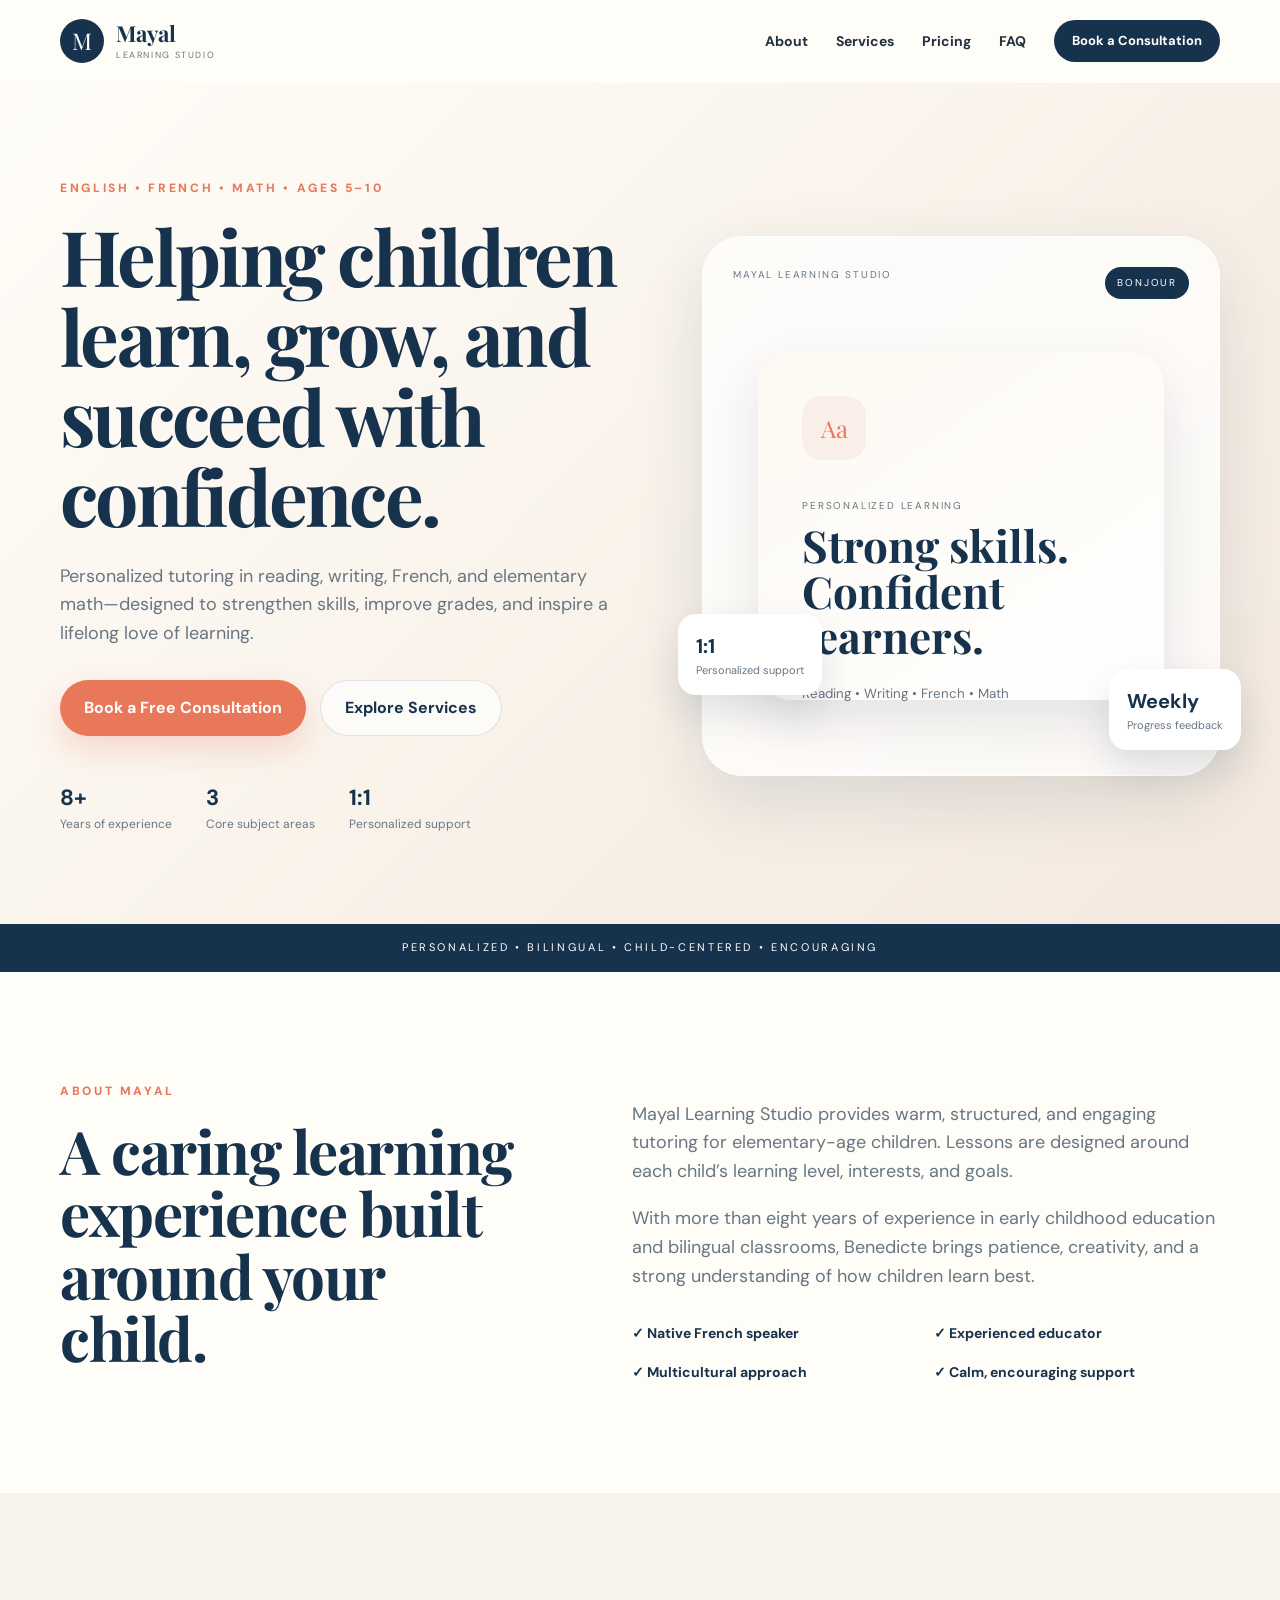
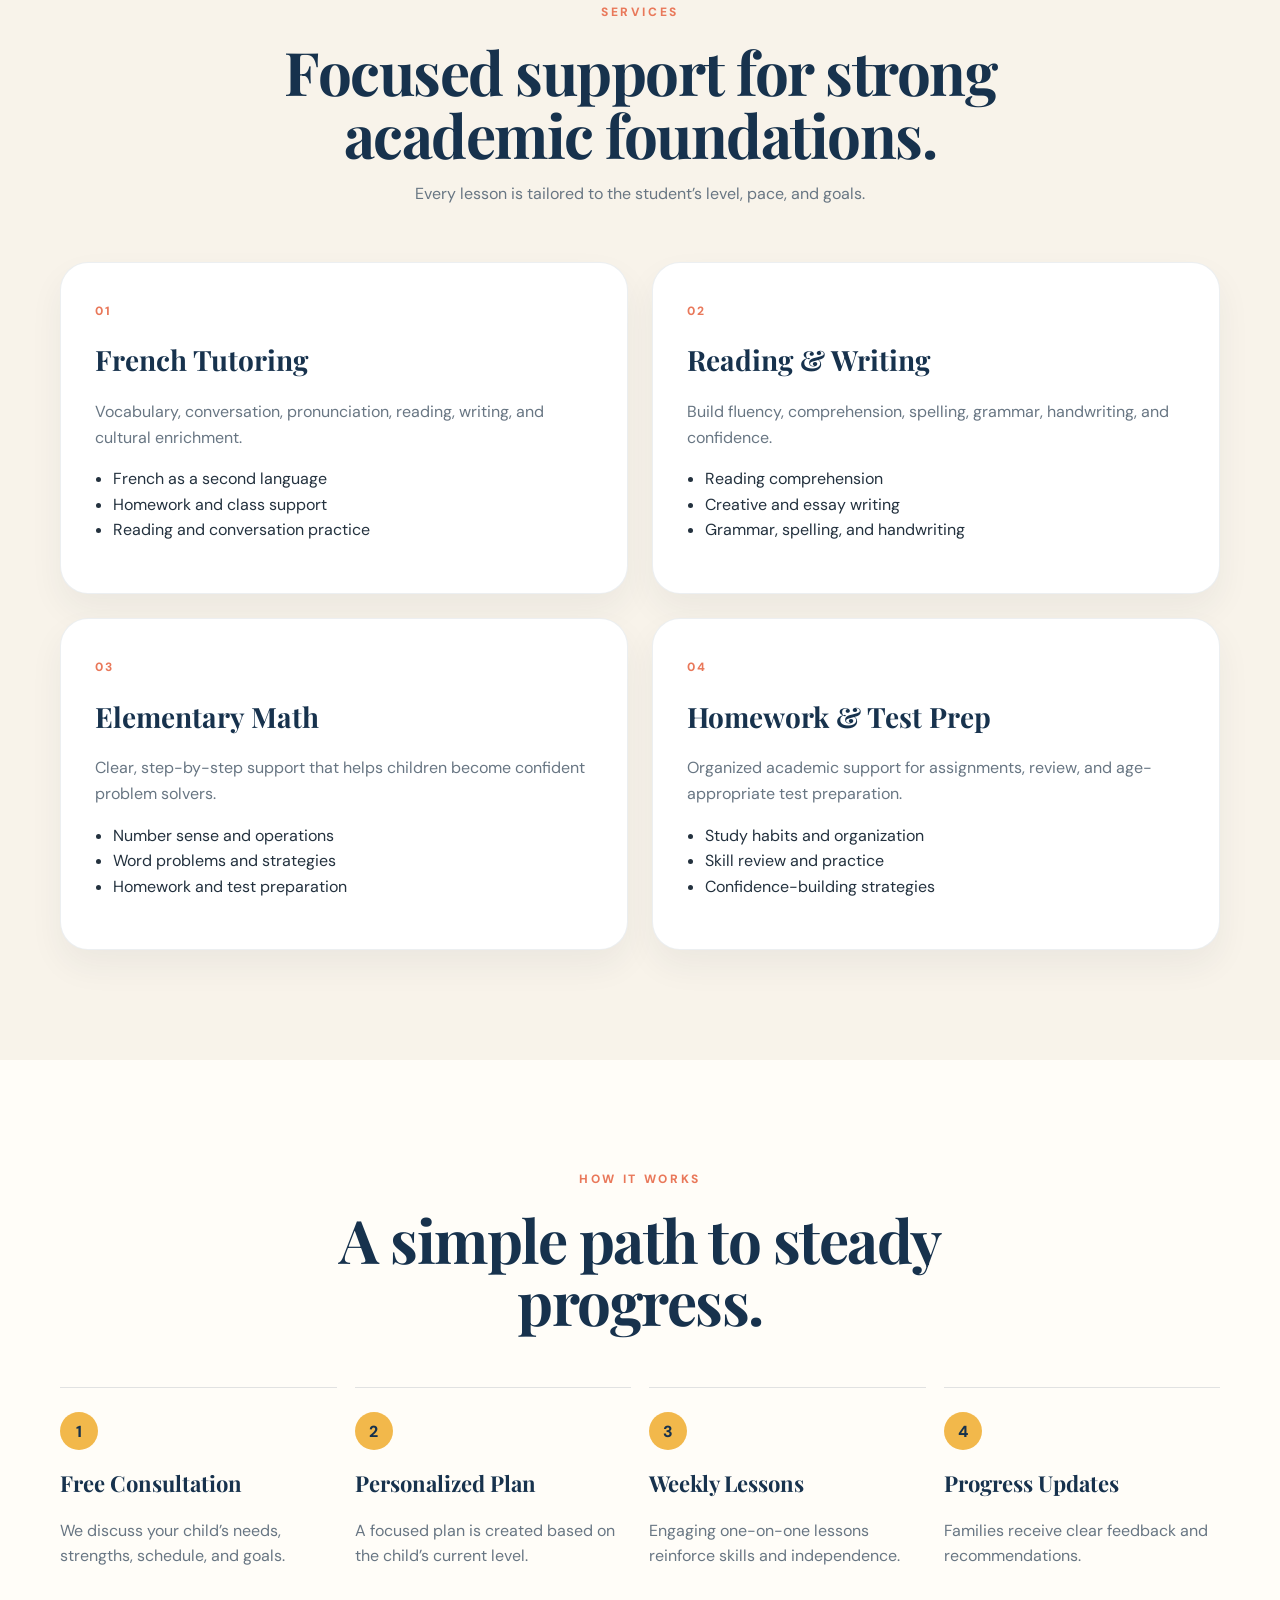
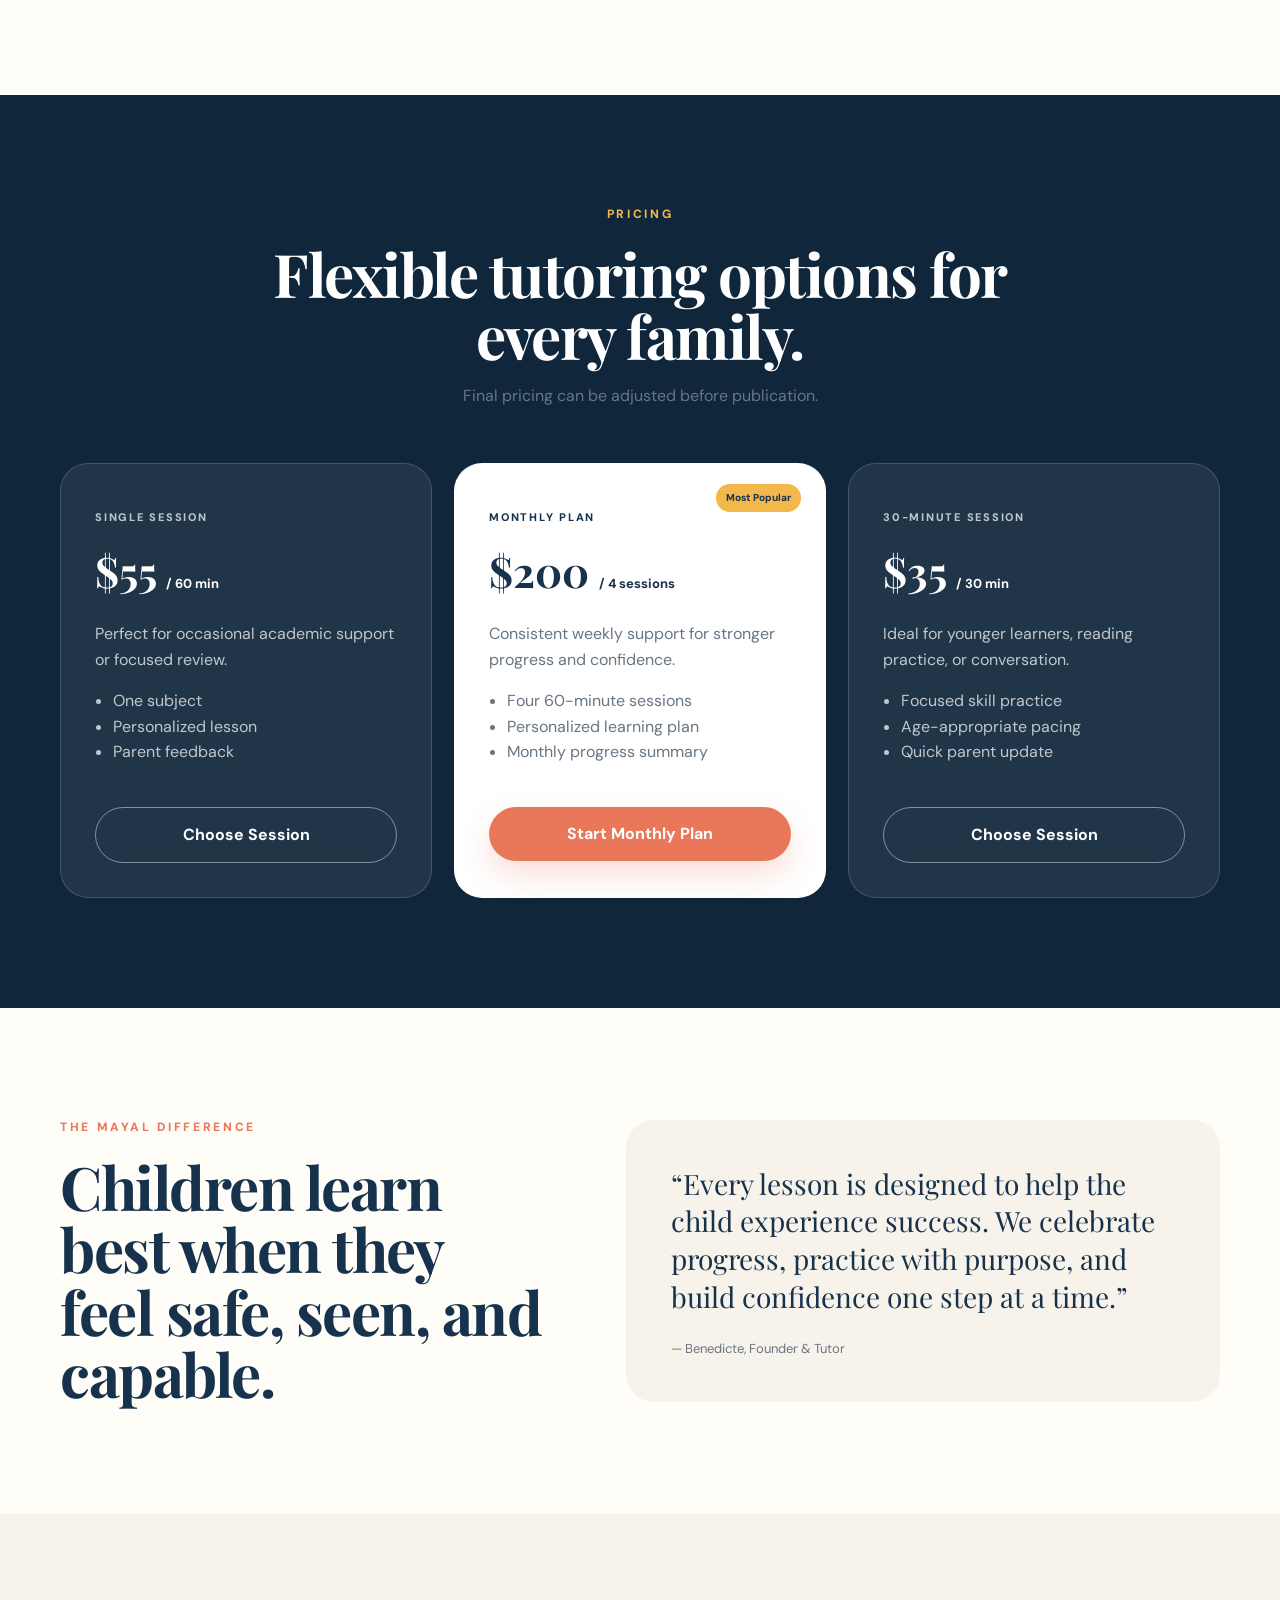
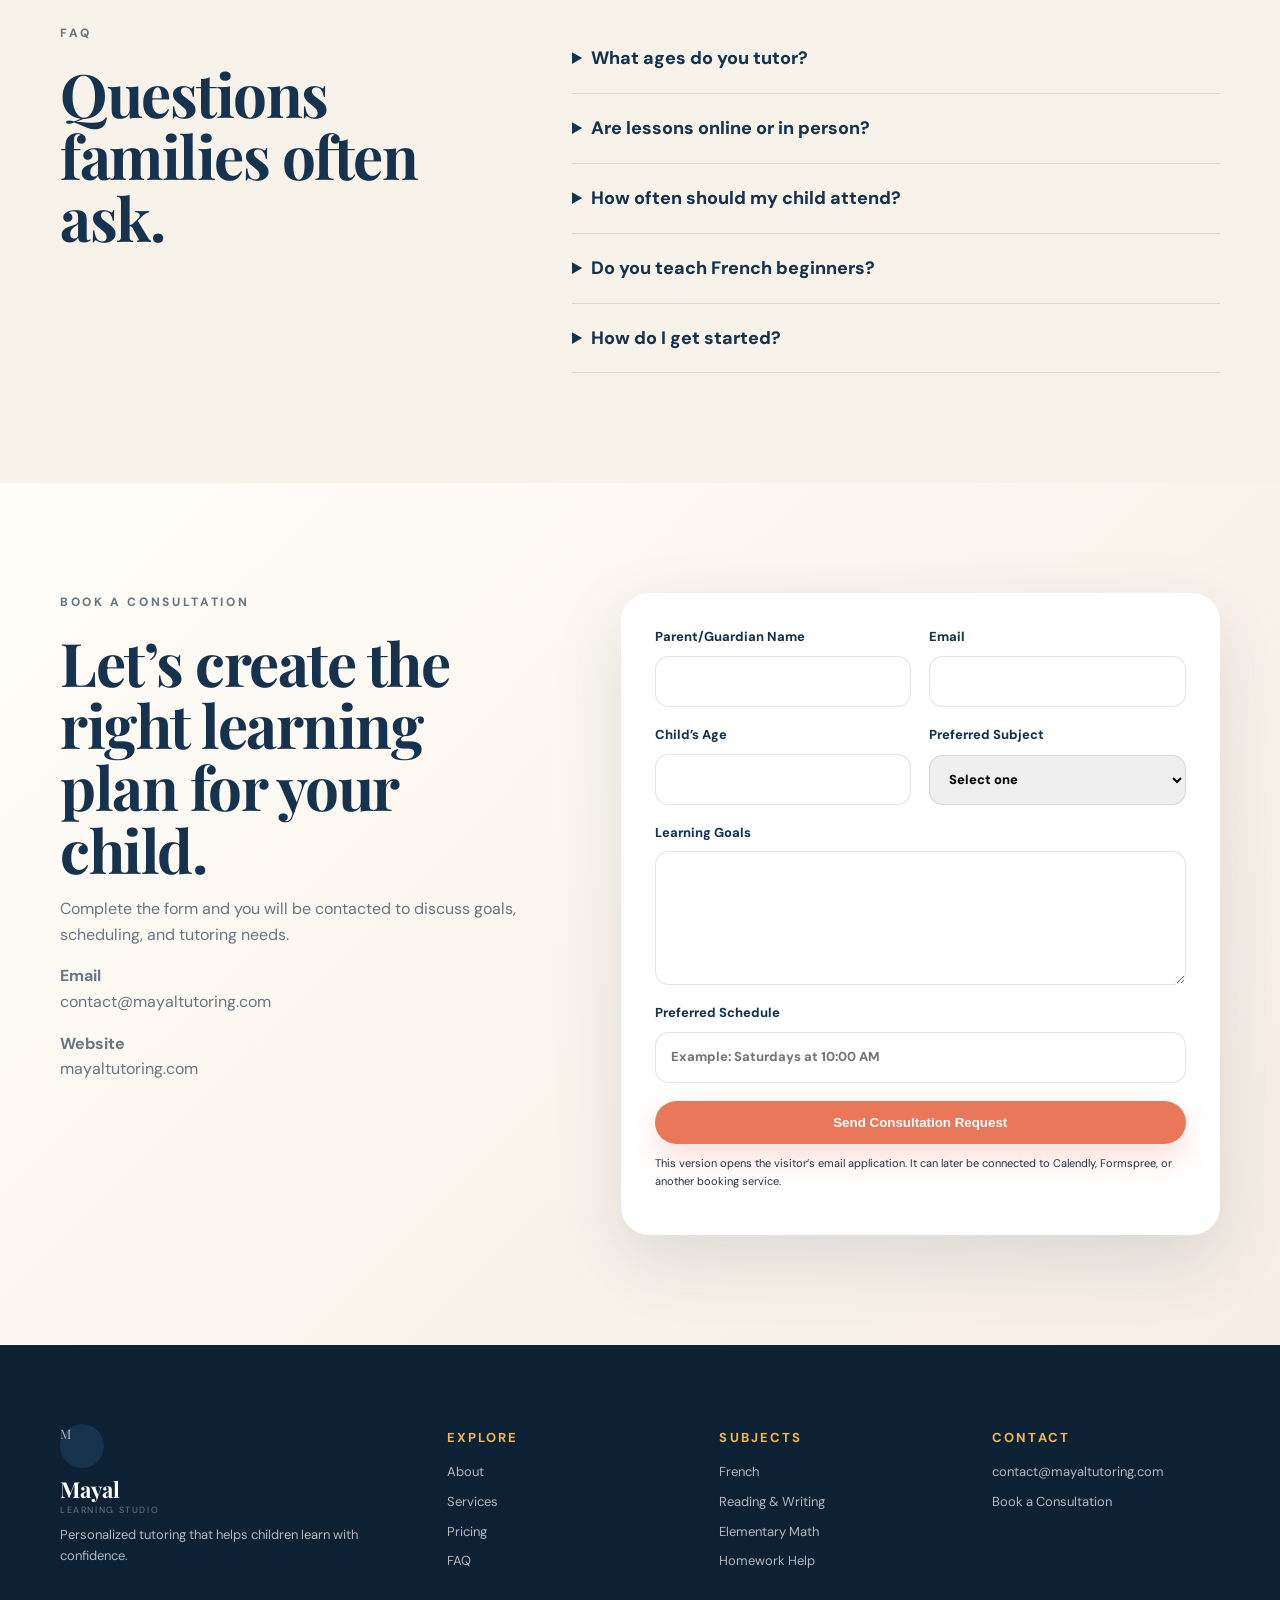
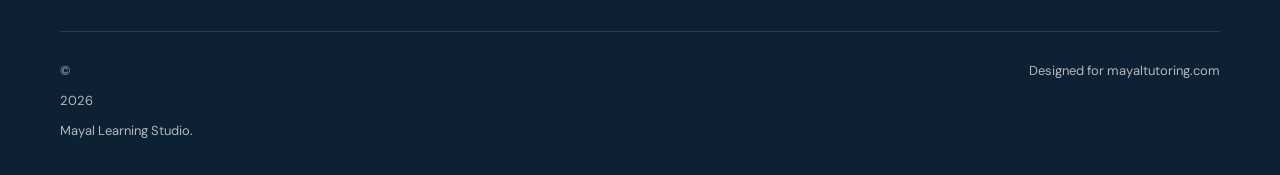
==== index.html @ 8b8fc93f "Add files via upload" ====
<!DOCTYPE html>
<html lang="en">
<head>
<meta charset="UTF-8"><meta name="viewport" content="width=device-width,initial-scale=1">
<meta name="description" content="Personalized French, English, reading, writing and elementary math tutoring for children ages 5–10.">
<title>Mayal Learning Studio | Personalized Tutoring</title>
<link rel="preconnect" href="https://fonts.googleapis.com"><link rel="preconnect" href="https://fonts.gstatic.com" crossorigin>
<link href="https://fonts.googleapis.com/css2?family=DM+Sans:wght@400;500;600;700&family=Playfair+Display:wght@600;700&display=swap" rel="stylesheet">
<style>
:root{--navy:#17324d;--deep:#10263b;--cream:#f8f3ea;--paper:#fffdf8;--coral:#e9785a;--gold:#f2b84b;--ink:#23313e;--muted:#687683;--line:rgba(23,50,77,.13);--shadow:0 24px 70px rgba(27,47,66,.13)}*{box-sizing:border-box}html{scroll-behavior:smooth}body{margin:0;font-family:"DM Sans",sans-serif;color:var(--ink);background:var(--paper);line-height:1.6}a{color:inherit;text-decoration:none}.container{width:min(1160px,calc(100% - 40px));margin:auto}.site-header{position:sticky;top:0;z-index:50;background:rgba(255,253,248,.9);backdrop-filter:blur(16px);border-bottom:1px solid transparent}.site-header.scrolled{border-bottom-color:var(--line);box-shadow:0 10px 30px rgba(15,34,50,.05)}.nav{min-height:82px;display:flex;align-items:center;justify-content:space-between}.brand{display:flex;align-items:center;gap:12px}.mark{width:44px;height:44px;border-radius:50%;display:grid;place-items:center;background:var(--navy);color:#fff;font-family:"Playfair Display",serif;font-size:23px}.brand strong,.brand small{display:block;line-height:1.1}.brand strong{font-family:"Playfair Display",serif;font-size:22px;color:var(--navy)}.brand small{text-transform:uppercase;letter-spacing:.18em;font-size:9px;color:var(--muted);margin-top:5px}.links{display:flex;align-items:center;gap:28px;font-size:14px;font-weight:700}.menu{display:none;background:none;border:0}.menu span{display:block;width:24px;height:2px;background:var(--navy);margin:5px}.btn{display:inline-flex;align-items:center;justify-content:center;border:0;border-radius:999px;padding:14px 24px;font-weight:700;cursor:pointer;transition:.2s}.btn:hover{transform:translateY(-2px)}.small{padding:11px 18px;font-size:13px}.dark{background:var(--navy);color:#fff}.primary{background:var(--coral);color:#fff;box-shadow:0 14px 30px rgba(233,120,90,.24)}.ghost{border:1px solid var(--line);background:#ffffffaa;color:var(--navy)}.hero{position:relative;overflow:hidden;padding:96px 0 90px;background:linear-gradient(135deg,#fffdf8,#f8f1e8 60%,#f4e9df)}.hero-grid{display:grid;grid-template-columns:1.05fr .95fr;align-items:center;gap:70px}.eyebrow{text-transform:uppercase;letter-spacing:.22em;font-size:12px;font-weight:800;color:var(--coral);margin:0 0 18px}.hero h1,.heading h2,.contact h2{font-family:"Playfair Display",serif;color:var(--navy);line-height:1.04;margin:0}.hero h1{font-size:clamp(48px,6vw,82px);letter-spacing:-.035em}.hero-text{font-size:18px;color:var(--muted);margin:26px 0 32px;max-width:650px}.actions{display:flex;gap:14px;flex-wrap:wrap}.trust{display:flex;gap:34px;margin-top:44px}.trust div{display:grid}.trust strong{color:var(--navy);font-size:22px}.trust span{font-size:12px;color:var(--muted)}.hero-card{position:relative;min-height:540px;padding:30px;border-radius:40px;background:#ffffffb8;border:1px solid #fff;box-shadow:var(--shadow)}.topline{display:flex;justify-content:space-between;text-transform:uppercase;letter-spacing:.18em;font-size:10px;color:var(--muted)}.badge{background:var(--navy);color:#fff;border-radius:999px;padding:8px 12px}.lesson{position:absolute;left:55px;right:55px;top:115px;bottom:75px;background:linear-gradient(145deg,#fdf9f2,#fff);border-radius:34px;padding:44px;box-shadow:0 22px 50px rgba(25,44,62,.1)}.icon{width:64px;height:64px;display:grid;place-items:center;border-radius:20px;background:#faeee8;color:var(--coral);font-family:"Playfair Display",serif;font-size:24px}.lesson p{text-transform:uppercase;letter-spacing:.18em;font-size:10px;color:var(--muted);margin:38px 0 8px}.lesson h2{font-family:"Playfair Display",serif;color:var(--navy);font-size:44px;line-height:1.03;margin:0 0 22px}.lesson small{color:var(--muted)}.float{position:absolute;background:#fff;border-radius:18px;box-shadow:0 18px 38px rgba(23,50,77,.13);padding:16px 18px;display:grid}.float strong{color:var(--navy);font-size:20px}.float span{color:var(--muted);font-size:11px}.one{left:-25px;bottom:80px}.two{right:-22px;bottom:25px}.strip{background:var(--navy);color:#fff;text-align:center;padding:15px 0}.strip p{margin:0;text-transform:uppercase;letter-spacing:.24em;font-size:11px}.section{padding:110px 0}.tint{background:var(--cream)}.deep{background:var(--deep);color:#fff}.heading h2,.contact h2{font-size:clamp(38px,5vw,60px);letter-spacing:-.025em}.center{text-align:center;max-width:760px;margin:0 auto 55px}.center>p:last-child,.copy,.card p,.step p,.faq p,.contact p{color:var(--muted)}.split{display:grid;grid-template-columns:.9fr 1.1fr;gap:90px}.copy{font-size:18px}.checks{display:grid;grid-template-columns:1fr 1fr;gap:16px;margin-top:32px;color:var(--navy);font-weight:700;font-size:14px}.grid2{display:grid;grid-template-columns:repeat(2,1fr);gap:24px}.card{background:#fff;border-radius:28px;padding:34px;border:1px solid #17324d14;box-shadow:0 16px 34px rgba(29,48,67,.06)}.num{font-size:12px;font-weight:800;letter-spacing:.18em;color:var(--coral)}.card h3,.step h3{font-family:"Playfair Display",serif;color:var(--navy);font-size:28px;margin:16px 0 12px}.card ul,.price ul{padding-left:18px}.process{display:grid;grid-template-columns:repeat(4,1fr);gap:18px}.step{border-top:1px solid var(--line);padding-top:24px}.step>span{width:38px;height:38px;border-radius:50%;background:var(--gold);display:grid;place-items:center;color:var(--navy);font-weight:800}.step h3{font-size:22px}.prices{display:grid;grid-template-columns:repeat(3,1fr);gap:22px}.light h2,.light p{color:#fff}.light .eyebrow{color:var(--gold)}.price{position:relative;border-radius:28px;padding:34px;border:1px solid #ffffff29;background:#ffffff12}.price.featured{background:#fff;color:var(--ink);transform:translateY(-16px)}.label{color:var(--gold);text-transform:uppercase;letter-spacing:.16em;font-size:11px;font-weight:800}.featured .label,.featured h3{color:var(--navy)}.price h3{font-family:"Playfair Display",serif;font-size:42px;margin:10px 0}.price h3 span{font-family:"DM Sans";font-size:13px}.price p,.price li{color:#ffffffb8}.featured p,.featured li{color:var(--muted)}.outline{border:1px solid #ffffff73;color:#fff}.price .btn{width:100%;margin-top:26px}.popular{position:absolute;right:24px;top:20px;background:var(--gold);color:var(--navy);border-radius:999px;padding:6px 10px;font-size:10px;font-weight:800}.testimonial{display:grid;grid-template-columns:.9fr 1.1fr;gap:80px;align-items:center}blockquote{margin:0;padding:45px;border-radius:28px;background:var(--cream);font-family:"Playfair Display",serif;color:var(--navy);font-size:28px;line-height:1.35}blockquote footer{font-family:"DM Sans";font-size:13px;color:var(--muted);margin-top:24px}.faq{display:grid;grid-template-columns:.8fr 1.2fr;gap:80px}.accordion details{border-bottom:1px solid var(--line);padding:20px 0}.accordion summary{cursor:pointer;color:var(--navy);font-weight:800;font-size:18px}.contact-section{background:linear-gradient(135deg,#fffdf8,#f6ede4)}.contact-grid{display:grid;grid-template-columns:.9fr 1.1fr;gap:70px}.form{background:#fff;border-radius:28px;padding:34px;box-shadow:var(--shadow)}.row{display:grid;grid-template-columns:1fr 1fr;gap:18px}label{display:grid;gap:8px;font-size:13px;font-weight:800;color:var(--navy);margin-bottom:18px}input,select,textarea{width:100%;border:1px solid var(--line);border-radius:14px;padding:14px 15px;font:inherit}.full{width:100%}.note{font-size:11px}.footer{background:#0d2134;color:#fff;padding:70px 0 24px}.footer-grid{display:grid;grid-template-columns:1.5fr repeat(3,1fr);gap:45px}.footer .brand strong{color:#fff}.footer h3{font-size:13px;text-transform:uppercase;letter-spacing:.16em;color:var(--gold)}.footer a,.footer span,.footer p{display:block;color:#ffffffad;margin:9px 0;font-size:13px}.bottom{margin-top:50px;padding-top:20px;border-top:1px solid #ffffff1f;display:flex;justify-content:space-between;color:#ffffff7a;font-size:11px}.reveal{opacity:0;transform:translateY(22px);transition:.7s}.reveal.visible{opacity:1;transform:none}@media(max-width:900px){.links{display:none;position:absolute;top:82px;left:20px;right:20px;padding:22px;background:#fff;border-radius:20px;box-shadow:var(--shadow);flex-direction:column}.links.open{display:flex}.menu{display:block}.hero-grid,.split,.testimonial,.faq,.contact-grid{grid-template-columns:1fr}.grid2,.prices{grid-template-columns:1fr}.featured{transform:none!important}.process{grid-template-columns:repeat(2,1fr)}.footer-grid{grid-template-columns:1fr 1fr}}@media(max-width:600px){.container{width:calc(100% - 28px)}.section{padding:78px 0}.hero h1{font-size:48px}.hero-card{min-height:450px}.lesson{left:25px;right:25px;top:90px;bottom:65px;padding:30px}.lesson h2{font-size:34px}.one{left:-4px}.two{right:-4px}.checks,.row,.process,.footer-grid{grid-template-columns:1fr}.bottom{flex-direction:column}.trust{gap:16px}}
</style>
</head>
<body>
<header class="site-header"><div class="container nav"><a class="brand" href="#top"><span class="mark">M</span><span><strong>Mayal</strong><small>Learning Studio</small></span></a><button class="menu" aria-label="Menu"><span></span><span></span><span></span></button><nav class="links"><a href="#about">About</a><a href="#services">Services</a><a href="#pricing">Pricing</a><a href="#faq">FAQ</a><a class="btn small dark" href="#contact">Book a Consultation</a></nav></div></header>
<main id="top">
<section class="hero"><div class="container hero-grid"><div class="reveal"><p class="eyebrow">English • French • Math • Ages 5–10</p><h1>Helping children learn, grow, and succeed with confidence.</h1><p class="hero-text">Personalized tutoring in reading, writing, French, and elementary math—designed to strengthen skills, improve grades, and inspire a lifelong love of learning.</p><div class="actions"><a class="btn primary" href="#contact">Book a Free Consultation</a><a class="btn ghost" href="#services">Explore Services</a></div><div class="trust"><div><strong>8+</strong><span>Years of experience</span></div><div><strong>3</strong><span>Core subject areas</span></div><div><strong>1:1</strong><span>Personalized support</span></div></div></div><div class="hero-card reveal"><div class="topline"><span>Mayal Learning Studio</span><span class="badge">Bonjour</span></div><div class="lesson"><span class="icon">Aa</span><p>Personalized learning</p><h2>Strong skills.<br>Confident learners.</h2><small>Reading • Writing • French • Math</small></div><div class="float one"><strong>1:1</strong><span>Personalized support</span></div><div class="float two"><strong>Weekly</strong><span>Progress feedback</span></div></div></div></section>
<section class="strip"><p>Personalized • Bilingual • Child-centered • Encouraging</p></section>
<section class="section" id="about"><div class="container split"><div class="heading reveal"><p class="eyebrow">About Mayal</p><h2>A caring learning experience built around your child.</h2></div><div class="copy reveal"><p>Mayal Learning Studio provides warm, structured, and engaging tutoring for elementary-age children. Lessons are designed around each child’s learning level, interests, and goals.</p><p>With more than eight years of experience in early childhood education and bilingual classrooms, Benedicte brings patience, creativity, and a strong understanding of how children learn best.</p><div class="checks"><span>✓ Native French speaker</span><span>✓ Experienced educator</span><span>✓ Multicultural approach</span><span>✓ Calm, encouraging support</span></div></div></div></section>
<section class="section tint" id="services"><div class="container"><div class="heading center reveal"><p class="eyebrow">Services</p><h2>Focused support for strong academic foundations.</h2><p>Every lesson is tailored to the student’s level, pace, and goals.</p></div><div class="grid2"><article class="card reveal"><span class="num">01</span><h3>French Tutoring</h3><p>Vocabulary, conversation, pronunciation, reading, writing, and cultural enrichment.</p><ul><li>French as a second language</li><li>Homework and class support</li><li>Reading and conversation practice</li></ul></article><article class="card reveal"><span class="num">02</span><h3>Reading & Writing</h3><p>Build fluency, comprehension, spelling, grammar, handwriting, and confidence.</p><ul><li>Reading comprehension</li><li>Creative and essay writing</li><li>Grammar, spelling, and handwriting</li></ul></article><article class="card reveal"><span class="num">03</span><h3>Elementary Math</h3><p>Clear, step-by-step support that helps children become confident problem solvers.</p><ul><li>Number sense and operations</li><li>Word problems and strategies</li><li>Homework and test preparation</li></ul></article><article class="card reveal"><span class="num">04</span><h3>Homework & Test Prep</h3><p>Organized academic support for assignments, review, and age-appropriate test preparation.</p><ul><li>Study habits and organization</li><li>Skill review and practice</li><li>Confidence-building strategies</li></ul></article></div></div></section>
<section class="section"><div class="container"><div class="heading center reveal"><p class="eyebrow">How it works</p><h2>A simple path to steady progress.</h2></div><div class="process"><div class="step reveal"><span>1</span><h3>Free Consultation</h3><p>We discuss your child’s needs, strengths, schedule, and goals.</p></div><div class="step reveal"><span>2</span><h3>Personalized Plan</h3><p>A focused plan is created based on the child’s current level.</p></div><div class="step reveal"><span>3</span><h3>Weekly Lessons</h3><p>Engaging one-on-one lessons reinforce skills and independence.</p></div><div class="step reveal"><span>4</span><h3>Progress Updates</h3><p>Families receive clear feedback and recommendations.</p></div></div></div></section>
<section class="section deep" id="pricing"><div class="container"><div class="heading center light reveal"><p class="eyebrow">Pricing</p><h2>Flexible tutoring options for every family.</h2><p>Final pricing can be adjusted before publication.</p></div><div class="prices"><article class="price reveal"><p class="label">Single Session</p><h3>$55 <span>/ 60 min</span></h3><p>Perfect for occasional academic support or focused review.</p><ul><li>One subject</li><li>Personalized lesson</li><li>Parent feedback</li></ul><a class="btn outline" href="#contact">Choose Session</a></article><article class="price featured reveal"><span class="popular">Most Popular</span><p class="label">Monthly Plan</p><h3>$200 <span>/ 4 sessions</span></h3><p>Consistent weekly support for stronger progress and confidence.</p><ul><li>Four 60-minute sessions</li><li>Personalized learning plan</li><li>Monthly progress summary</li></ul><a class="btn primary" href="#contact">Start Monthly Plan</a></article><article class="price reveal"><p class="label">30-Minute Session</p><h3>$35 <span>/ 30 min</span></h3><p>Ideal for younger learners, reading practice, or conversation.</p><ul><li>Focused skill practice</li><li>Age-appropriate pacing</li><li>Quick parent update</li></ul><a class="btn outline" href="#contact">Choose Session</a></article></div></div></section>
<section class="section"><div class="container testimonial"><div class="heading reveal"><p class="eyebrow">The Mayal difference</p><h2>Children learn best when they feel safe, seen, and capable.</h2></div><blockquote class="reveal">“Every lesson is designed to help the child experience success. We celebrate progress, practice with purpose, and build confidence one step at a time.”<footer>— Benedicte, Founder & Tutor</footer></blockquote></div></section>
<section class="section tint" id="faq"><div class="container faq"><div class="heading reveal"><p class="eyebrow">FAQ</p><h2>Questions families often ask.</h2></div><div class="accordion reveal"><details><summary>What ages do you tutor?</summary><p>Mayal primarily supports children ages 5–10.</p></details><details><summary>Are lessons online or in person?</summary><p>Online and in-person options may be available depending on location and scheduling.</p></details><details><summary>How often should my child attend?</summary><p>Most students benefit from one consistent session per week.</p></details><details><summary>Do you teach French beginners?</summary><p>Yes. Lessons include vocabulary, speaking, reading, pronunciation, and writing.</p></details><details><summary>How do I get started?</summary><p>Complete the consultation form below to discuss your child’s needs and availability.</p></details></div></div></section>
<section class="section contact-section" id="contact"><div class="container contact-grid"><div class="contact reveal"><p class="eyebrow">Book a Consultation</p><h2>Let’s create the right learning plan for your child.</h2><p>Complete the form and you will be contacted to discuss goals, scheduling, and tutoring needs.</p><p><strong>Email</strong><br><a href="mailto:contact@mayaltutoring.com">contact@mayaltutoring.com</a></p><p><strong>Website</strong><br><a href="https://mayaltutoring.com">mayaltutoring.com</a></p></div><form class="form reveal" id="form"><div class="row"><label>Parent/Guardian Name<input name="name" required></label><label>Email<input type="email" name="email" required></label></div><div class="row"><label>Child’s Age<input type="number" name="age" min="4" max="12" required></label><label>Preferred Subject<select name="subject" required><option value="">Select one</option><option>French</option><option>Reading & Writing</option><option>Elementary Math</option><option>Homework Help</option><option>Test Preparation</option></select></label></div><label>Learning Goals<textarea name="goals" rows="5" required></textarea></label><label>Preferred Schedule<input name="schedule" placeholder="Example: Saturdays at 10:00 AM"></label><button class="btn primary full">Send Consultation Request</button><p class="note">This version opens the visitor’s email application. It can later be connected to Calendly, Formspree, or another booking service.</p></form></div></section>
</main>
<footer class="footer"><div class="container footer-grid"><div><a class="brand" href="#top"><span class="mark">M</span><span><strong>Mayal</strong><small>Learning Studio</small></span></a><p>Personalized tutoring that helps children learn with confidence.</p></div><div><h3>Explore</h3><a href="#about">About</a><a href="#services">Services</a><a href="#pricing">Pricing</a><a href="#faq">FAQ</a></div><div><h3>Subjects</h3><span>French</span><span>Reading & Writing</span><span>Elementary Math</span><span>Homework Help</span></div><div><h3>Contact</h3><a href="mailto:contact@mayaltutoring.com">contact@mayaltutoring.com</a><a href="#contact">Book a Consultation</a></div></div><div class="container bottom"><span>© <span id="year"></span> Mayal Learning Studio.</span><span>Designed for mayaltutoring.com</span></div></footer>
<script>
const h=document.querySelector('.site-header'),m=document.querySelector('.menu'),n=document.querySelector('.links');addEventListener('scroll',()=>h.classList.toggle('scrolled',scrollY>15));m.onclick=()=>n.classList.toggle('open');document.querySelectorAll('.links a').forEach(a=>a.onclick=()=>n.classList.remove('open'));document.getElementById('year').textContent=new Date().getFullYear();const o=new IntersectionObserver(e=>e.forEach(x=>x.isIntersecting&&x.target.classList.add('visible')),{threshold:.12});document.querySelectorAll('.reveal').forEach(x=>o.observe(x));document.getElementById('form').onsubmit=e=>{e.preventDefault();const d=new FormData(e.target),s=encodeURIComponent('Consultation Request – '+d.get('subject')),b=encodeURIComponent(`Parent/Guardian: ${d.get('name')}\nEmail: ${d.get('email')}\nChild age: ${d.get('age')}\nSubject: ${d.get('subject')}\nPreferred schedule: ${d.get('schedule')||'Not specified'}\n\nLearning goals:\n${d.get('goals')}`);location.href=`mailto:contact@mayaltutoring.com?subject=${s}&body=${b}`}
</script>
</body></html>
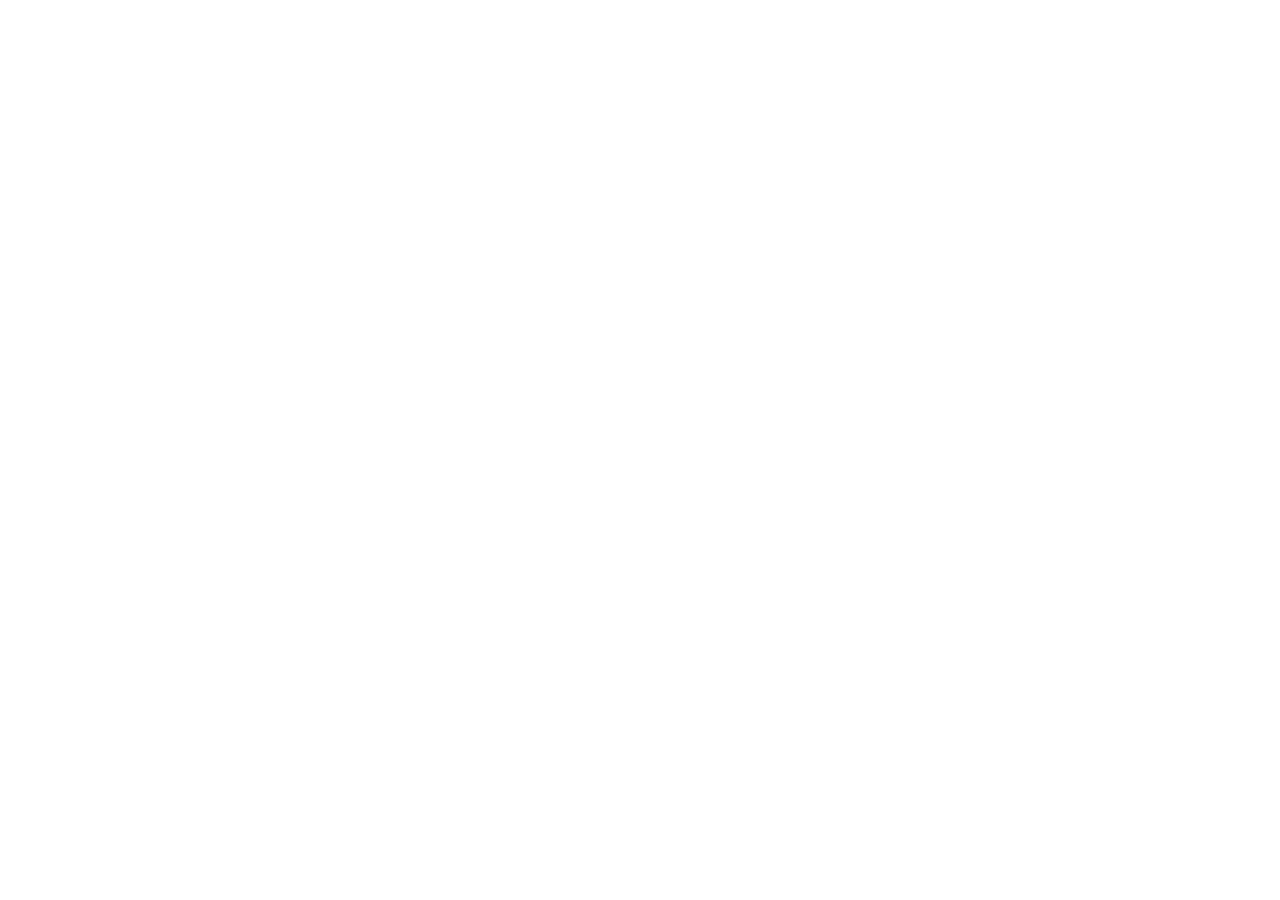
==== commit f2c068a8: "Rebuild Mayal Learning Studio website" ====
--- a/index.html
+++ b/index.html
@@ -1,30 +1,634 @@
 <!DOCTYPE html>
-<html lang="en">
-<head>
-<meta charset="UTF-8"><meta name="viewport" content="width=device-width,initial-scale=1">
-<meta name="description" content="Personalized French, English, reading, writing and elementary math tutoring for children ages 5–10.">
-<title>Mayal Learning Studio | Personalized Tutoring</title>
-<link rel="preconnect" href="https://fonts.googleapis.com"><link rel="preconnect" href="https://fonts.gstatic.com" crossorigin>
-<link href="https://fonts.googleapis.com/css2?family=DM+Sans:wght@400;500;600;700&family=Playfair+Display:wght@600;700&display=swap" rel="stylesheet">
-<style>
-:root{--navy:#17324d;--deep:#10263b;--cream:#f8f3ea;--paper:#fffdf8;--coral:#e9785a;--gold:#f2b84b;--ink:#23313e;--muted:#687683;--line:rgba(23,50,77,.13);--shadow:0 24px 70px rgba(27,47,66,.13)}*{box-sizing:border-box}html{scroll-behavior:smooth}body{margin:0;font-family:"DM Sans",sans-serif;color:var(--ink);background:var(--paper);line-height:1.6}a{color:inherit;text-decoration:none}.container{width:min(1160px,calc(100% - 40px));margin:auto}.site-header{position:sticky;top:0;z-index:50;background:rgba(255,253,248,.9);backdrop-filter:blur(16px);border-bottom:1px solid transparent}.site-header.scrolled{border-bottom-color:var(--line);box-shadow:0 10px 30px rgba(15,34,50,.05)}.nav{min-height:82px;display:flex;align-items:center;justify-content:space-between}.brand{display:flex;align-items:center;gap:12px}.mark{width:44px;height:44px;border-radius:50%;display:grid;place-items:center;background:var(--navy);color:#fff;font-family:"Playfair Display",serif;font-size:23px}.brand strong,.brand small{display:block;line-height:1.1}.brand strong{font-family:"Playfair Display",serif;font-size:22px;color:var(--navy)}.brand small{text-transform:uppercase;letter-spacing:.18em;font-size:9px;color:var(--muted);margin-top:5px}.links{display:flex;align-items:center;gap:28px;font-size:14px;font-weight:700}.menu{display:none;background:none;border:0}.menu span{display:block;width:24px;height:2px;background:var(--navy);margin:5px}.btn{display:inline-flex;align-items:center;justify-content:center;border:0;border-radius:999px;padding:14px 24px;font-weight:700;cursor:pointer;transition:.2s}.btn:hover{transform:translateY(-2px)}.small{padding:11px 18px;font-size:13px}.dark{background:var(--navy);color:#fff}.primary{background:var(--coral);color:#fff;box-shadow:0 14px 30px rgba(233,120,90,.24)}.ghost{border:1px solid var(--line);background:#ffffffaa;color:var(--navy)}.hero{position:relative;overflow:hidden;padding:96px 0 90px;background:linear-gradient(135deg,#fffdf8,#f8f1e8 60%,#f4e9df)}.hero-grid{display:grid;grid-template-columns:1.05fr .95fr;align-items:center;gap:70px}.eyebrow{text-transform:uppercase;letter-spacing:.22em;font-size:12px;font-weight:800;color:var(--coral);margin:0 0 18px}.hero h1,.heading h2,.contact h2{font-family:"Playfair Display",serif;color:var(--navy);line-height:1.04;margin:0}.hero h1{font-size:clamp(48px,6vw,82px);letter-spacing:-.035em}.hero-text{font-size:18px;color:var(--muted);margin:26px 0 32px;max-width:650px}.actions{display:flex;gap:14px;flex-wrap:wrap}.trust{display:flex;gap:34px;margin-top:44px}.trust div{display:grid}.trust strong{color:var(--navy);font-size:22px}.trust span{font-size:12px;color:var(--muted)}.hero-card{position:relative;min-height:540px;padding:30px;border-radius:40px;background:#ffffffb8;border:1px solid #fff;box-shadow:var(--shadow)}.topline{display:flex;justify-content:space-between;text-transform:uppercase;letter-spacing:.18em;font-size:10px;color:var(--muted)}.badge{background:var(--navy);color:#fff;border-radius:999px;padding:8px 12px}.lesson{position:absolute;left:55px;right:55px;top:115px;bottom:75px;background:linear-gradient(145deg,#fdf9f2,#fff);border-radius:34px;padding:44px;box-shadow:0 22px 50px rgba(25,44,62,.1)}.icon{width:64px;height:64px;display:grid;place-items:center;border-radius:20px;background:#faeee8;color:var(--coral);font-family:"Playfair Display",serif;font-size:24px}.lesson p{text-transform:uppercase;letter-spacing:.18em;font-size:10px;color:var(--muted);margin:38px 0 8px}.lesson h2{font-family:"Playfair Display",serif;color:var(--navy);font-size:44px;line-height:1.03;margin:0 0 22px}.lesson small{color:var(--muted)}.float{position:absolute;background:#fff;border-radius:18px;box-shadow:0 18px 38px rgba(23,50,77,.13);padding:16px 18px;display:grid}.float strong{color:var(--navy);font-size:20px}.float span{color:var(--muted);font-size:11px}.one{left:-25px;bottom:80px}.two{right:-22px;bottom:25px}.strip{background:var(--navy);color:#fff;text-align:center;padding:15px 0}.strip p{margin:0;text-transform:uppercase;letter-spacing:.24em;font-size:11px}.section{padding:110px 0}.tint{background:var(--cream)}.deep{background:var(--deep);color:#fff}.heading h2,.contact h2{font-size:clamp(38px,5vw,60px);letter-spacing:-.025em}.center{text-align:center;max-width:760px;margin:0 auto 55px}.center>p:last-child,.copy,.card p,.step p,.faq p,.contact p{color:var(--muted)}.split{display:grid;grid-template-columns:.9fr 1.1fr;gap:90px}.copy{font-size:18px}.checks{display:grid;grid-template-columns:1fr 1fr;gap:16px;margin-top:32px;color:var(--navy);font-weight:700;font-size:14px}.grid2{display:grid;grid-template-columns:repeat(2,1fr);gap:24px}.card{background:#fff;border-radius:28px;padding:34px;border:1px solid #17324d14;box-shadow:0 16px 34px rgba(29,48,67,.06)}.num{font-size:12px;font-weight:800;letter-spacing:.18em;color:var(--coral)}.card h3,.step h3{font-family:"Playfair Display",serif;color:var(--navy);font-size:28px;margin:16px 0 12px}.card ul,.price ul{padding-left:18px}.process{display:grid;grid-template-columns:repeat(4,1fr);gap:18px}.step{border-top:1px solid var(--line);padding-top:24px}.step>span{width:38px;height:38px;border-radius:50%;background:var(--gold);display:grid;place-items:center;color:var(--navy);font-weight:800}.step h3{font-size:22px}.prices{display:grid;grid-template-columns:repeat(3,1fr);gap:22px}.light h2,.light p{color:#fff}.light .eyebrow{color:var(--gold)}.price{position:relative;border-radius:28px;padding:34px;border:1px solid #ffffff29;background:#ffffff12}.price.featured{background:#fff;color:var(--ink);transform:translateY(-16px)}.label{color:var(--gold);text-transform:uppercase;letter-spacing:.16em;font-size:11px;font-weight:800}.featured .label,.featured h3{color:var(--navy)}.price h3{font-family:"Playfair Display",serif;font-size:42px;margin:10px 0}.price h3 span{font-family:"DM Sans";font-size:13px}.price p,.price li{color:#ffffffb8}.featured p,.featured li{color:var(--muted)}.outline{border:1px solid #ffffff73;color:#fff}.price .btn{width:100%;margin-top:26px}.popular{position:absolute;right:24px;top:20px;background:var(--gold);color:var(--navy);border-radius:999px;padding:6px 10px;font-size:10px;font-weight:800}.testimonial{display:grid;grid-template-columns:.9fr 1.1fr;gap:80px;align-items:center}blockquote{margin:0;padding:45px;border-radius:28px;background:var(--cream);font-family:"Playfair Display",serif;color:var(--navy);font-size:28px;line-height:1.35}blockquote footer{font-family:"DM Sans";font-size:13px;color:var(--muted);margin-top:24px}.faq{display:grid;grid-template-columns:.8fr 1.2fr;gap:80px}.accordion details{border-bottom:1px solid var(--line);padding:20px 0}.accordion summary{cursor:pointer;color:var(--navy);font-weight:800;font-size:18px}.contact-section{background:linear-gradient(135deg,#fffdf8,#f6ede4)}.contact-grid{display:grid;grid-template-columns:.9fr 1.1fr;gap:70px}.form{background:#fff;border-radius:28px;padding:34px;box-shadow:var(--shadow)}.row{display:grid;grid-template-columns:1fr 1fr;gap:18px}label{display:grid;gap:8px;font-size:13px;font-weight:800;color:var(--navy);margin-bottom:18px}input,select,textarea{width:100%;border:1px solid var(--line);border-radius:14px;padding:14px 15px;font:inherit}.full{width:100%}.note{font-size:11px}.footer{background:#0d2134;color:#fff;padding:70px 0 24px}.footer-grid{display:grid;grid-template-columns:1.5fr repeat(3,1fr);gap:45px}.footer .brand strong{color:#fff}.footer h3{font-size:13px;text-transform:uppercase;letter-spacing:.16em;color:var(--gold)}.footer a,.footer span,.footer p{display:block;color:#ffffffad;margin:9px 0;font-size:13px}.bottom{margin-top:50px;padding-top:20px;border-top:1px solid #ffffff1f;display:flex;justify-content:space-between;color:#ffffff7a;font-size:11px}.reveal{opacity:0;transform:translateY(22px);transition:.7s}.reveal.visible{opacity:1;transform:none}@media(max-width:900px){.links{display:none;position:absolute;top:82px;left:20px;right:20px;padding:22px;background:#fff;border-radius:20px;box-shadow:var(--shadow);flex-direction:column}.links.open{display:flex}.menu{display:block}.hero-grid,.split,.testimonial,.faq,.contact-grid{grid-template-columns:1fr}.grid2,.prices{grid-template-columns:1fr}.featured{transform:none!important}.process{grid-template-columns:repeat(2,1fr)}.footer-grid{grid-template-columns:1fr 1fr}}@media(max-width:600px){.container{width:calc(100% - 28px)}.section{padding:78px 0}.hero h1{font-size:48px}.hero-card{min-height:450px}.lesson{left:25px;right:25px;top:90px;bottom:65px;padding:30px}.lesson h2{font-size:34px}.one{left:-4px}.two{right:-4px}.checks,.row,.process,.footer-grid{grid-template-columns:1fr}.bottom{flex-direction:column}.trust{gap:16px}}
-</style>
-</head>
-<body>
-<header class="site-header"><div class="container nav"><a class="brand" href="#top"><span class="mark">M</span><span><strong>Mayal</strong><small>Learning Studio</small></span></a><button class="menu" aria-label="Menu"><span></span><span></span><span></span></button><nav class="links"><a href="#about">About</a><a href="#services">Services</a><a href="#pricing">Pricing</a><a href="#faq">FAQ</a><a class="btn small dark" href="#contact">Book a Consultation</a></nav></div></header>
-<main id="top">
-<section class="hero"><div class="container hero-grid"><div class="reveal"><p class="eyebrow">English • French • Math • Ages 5–10</p><h1>Helping children learn, grow, and succeed with confidence.</h1><p class="hero-text">Personalized tutoring in reading, writing, French, and elementary math—designed to strengthen skills, improve grades, and inspire a lifelong love of learning.</p><div class="actions"><a class="btn primary" href="#contact">Book a Free Consultation</a><a class="btn ghost" href="#services">Explore Services</a></div><div class="trust"><div><strong>8+</strong><span>Years of experience</span></div><div><strong>3</strong><span>Core subject areas</span></div><div><strong>1:1</strong><span>Personalized support</span></div></div></div><div class="hero-card reveal"><div class="topline"><span>Mayal Learning Studio</span><span class="badge">Bonjour</span></div><div class="lesson"><span class="icon">Aa</span><p>Personalized learning</p><h2>Strong skills.<br>Confident learners.</h2><small>Reading • Writing • French • Math</small></div><div class="float one"><strong>1:1</strong><span>Personalized support</span></div><div class="float two"><strong>Weekly</strong><span>Progress feedback</span></div></div></div></section>
-<section class="strip"><p>Personalized • Bilingual • Child-centered • Encouraging</p></section>
-<section class="section" id="about"><div class="container split"><div class="heading reveal"><p class="eyebrow">About Mayal</p><h2>A caring learning experience built around your child.</h2></div><div class="copy reveal"><p>Mayal Learning Studio provides warm, structured, and engaging tutoring for elementary-age children. Lessons are designed around each child’s learning level, interests, and goals.</p><p>With more than eight years of experience in early childhood education and bilingual classrooms, Benedicte brings patience, creativity, and a strong understanding of how children learn best.</p><div class="checks"><span>✓ Native French speaker</span><span>✓ Experienced educator</span><span>✓ Multicultural approach</span><span>✓ Calm, encouraging support</span></div></div></div></section>
-<section class="section tint" id="services"><div class="container"><div class="heading center reveal"><p class="eyebrow">Services</p><h2>Focused support for strong academic foundations.</h2><p>Every lesson is tailored to the student’s level, pace, and goals.</p></div><div class="grid2"><article class="card reveal"><span class="num">01</span><h3>French Tutoring</h3><p>Vocabulary, conversation, pronunciation, reading, writing, and cultural enrichment.</p><ul><li>French as a second language</li><li>Homework and class support</li><li>Reading and conversation practice</li></ul></article><article class="card reveal"><span class="num">02</span><h3>Reading & Writing</h3><p>Build fluency, comprehension, spelling, grammar, handwriting, and confidence.</p><ul><li>Reading comprehension</li><li>Creative and essay writing</li><li>Grammar, spelling, and handwriting</li></ul></article><article class="card reveal"><span class="num">03</span><h3>Elementary Math</h3><p>Clear, step-by-step support that helps children become confident problem solvers.</p><ul><li>Number sense and operations</li><li>Word problems and strategies</li><li>Homework and test preparation</li></ul></article><article class="card reveal"><span class="num">04</span><h3>Homework & Test Prep</h3><p>Organized academic support for assignments, review, and age-appropriate test preparation.</p><ul><li>Study habits and organization</li><li>Skill review and practice</li><li>Confidence-building strategies</li></ul></article></div></div></section>
-<section class="section"><div class="container"><div class="heading center reveal"><p class="eyebrow">How it works</p><h2>A simple path to steady progress.</h2></div><div class="process"><div class="step reveal"><span>1</span><h3>Free Consultation</h3><p>We discuss your child’s needs, strengths, schedule, and goals.</p></div><div class="step reveal"><span>2</span><h3>Personalized Plan</h3><p>A focused plan is created based on the child’s current level.</p></div><div class="step reveal"><span>3</span><h3>Weekly Lessons</h3><p>Engaging one-on-one lessons reinforce skills and independence.</p></div><div class="step reveal"><span>4</span><h3>Progress Updates</h3><p>Families receive clear feedback and recommendations.</p></div></div></div></section>
-<section class="section deep" id="pricing"><div class="container"><div class="heading center light reveal"><p class="eyebrow">Pricing</p><h2>Flexible tutoring options for every family.</h2><p>Final pricing can be adjusted before publication.</p></div><div class="prices"><article class="price reveal"><p class="label">Single Session</p><h3>$55 <span>/ 60 min</span></h3><p>Perfect for occasional academic support or focused review.</p><ul><li>One subject</li><li>Personalized lesson</li><li>Parent feedback</li></ul><a class="btn outline" href="#contact">Choose Session</a></article><article class="price featured reveal"><span class="popular">Most Popular</span><p class="label">Monthly Plan</p><h3>$200 <span>/ 4 sessions</span></h3><p>Consistent weekly support for stronger progress and confidence.</p><ul><li>Four 60-minute sessions</li><li>Personalized learning plan</li><li>Monthly progress summary</li></ul><a class="btn primary" href="#contact">Start Monthly Plan</a></article><article class="price reveal"><p class="label">30-Minute Session</p><h3>$35 <span>/ 30 min</span></h3><p>Ideal for younger learners, reading practice, or conversation.</p><ul><li>Focused skill practice</li><li>Age-appropriate pacing</li><li>Quick parent update</li></ul><a class="btn outline" href="#contact">Choose Session</a></article></div></div></section>
-<section class="section"><div class="container testimonial"><div class="heading reveal"><p class="eyebrow">The Mayal difference</p><h2>Children learn best when they feel safe, seen, and capable.</h2></div><blockquote class="reveal">“Every lesson is designed to help the child experience success. We celebrate progress, practice with purpose, and build confidence one step at a time.”<footer>— Benedicte, Founder & Tutor</footer></blockquote></div></section>
-<section class="section tint" id="faq"><div class="container faq"><div class="heading reveal"><p class="eyebrow">FAQ</p><h2>Questions families often ask.</h2></div><div class="accordion reveal"><details><summary>What ages do you tutor?</summary><p>Mayal primarily supports children ages 5–10.</p></details><details><summary>Are lessons online or in person?</summary><p>Online and in-person options may be available depending on location and scheduling.</p></details><details><summary>How often should my child attend?</summary><p>Most students benefit from one consistent session per week.</p></details><details><summary>Do you teach French beginners?</summary><p>Yes. Lessons include vocabulary, speaking, reading, pronunciation, and writing.</p></details><details><summary>How do I get started?</summary><p>Complete the consultation form below to discuss your child’s needs and availability.</p></details></div></div></section>
-<section class="section contact-section" id="contact"><div class="container contact-grid"><div class="contact reveal"><p class="eyebrow">Book a Consultation</p><h2>Let’s create the right learning plan for your child.</h2><p>Complete the form and you will be contacted to discuss goals, scheduling, and tutoring needs.</p><p><strong>Email</strong><br><a href="mailto:contact@mayaltutoring.com">contact@mayaltutoring.com</a></p><p><strong>Website</strong><br><a href="https://mayaltutoring.com">mayaltutoring.com</a></p></div><form class="form reveal" id="form"><div class="row"><label>Parent/Guardian Name<input name="name" required></label><label>Email<input type="email" name="email" required></label></div><div class="row"><label>Child’s Age<input type="number" name="age" min="4" max="12" required></label><label>Preferred Subject<select name="subject" required><option value="">Select one</option><option>French</option><option>Reading & Writing</option><option>Elementary Math</option><option>Homework Help</option><option>Test Preparation</option></select></label></div><label>Learning Goals<textarea name="goals" rows="5" required></textarea></label><label>Preferred Schedule<input name="schedule" placeholder="Example: Saturdays at 10:00 AM"></label><button class="btn primary full">Send Consultation Request</button><p class="note">This version opens the visitor’s email application. It can later be connected to Calendly, Formspree, or another booking service.</p></form></div></section>
-</main>
-<footer class="footer"><div class="container footer-grid"><div><a class="brand" href="#top"><span class="mark">M</span><span><strong>Mayal</strong><small>Learning Studio</small></span></a><p>Personalized tutoring that helps children learn with confidence.</p></div><div><h3>Explore</h3><a href="#about">About</a><a href="#services">Services</a><a href="#pricing">Pricing</a><a href="#faq">FAQ</a></div><div><h3>Subjects</h3><span>French</span><span>Reading & Writing</span><span>Elementary Math</span><span>Homework Help</span></div><div><h3>Contact</h3><a href="mailto:contact@mayaltutoring.com">contact@mayaltutoring.com</a><a href="#contact">Book a Consultation</a></div></div><div class="container bottom"><span>© <span id="year"></span> Mayal Learning Studio.</span><span>Designed for mayaltutoring.com</span></div></footer>
-<script>
-const h=document.querySelector('.site-header'),m=document.querySelector('.menu'),n=document.querySelector('.links');addEventListener('scroll',()=>h.classList.toggle('scrolled',scrollY>15));m.onclick=()=>n.classList.toggle('open');document.querySelectorAll('.links a').forEach(a=>a.onclick=()=>n.classList.remove('open'));document.getElementById('year').textContent=new Date().getFullYear();const o=new IntersectionObserver(e=>e.forEach(x=>x.isIntersecting&&x.target.classList.add('visible')),{threshold:.12});document.querySelectorAll('.reveal').forEach(x=>o.observe(x));document.getElementById('form').onsubmit=e=>{e.preventDefault();const d=new FormData(e.target),s=encodeURIComponent('Consultation Request – '+d.get('subject')),b=encodeURIComponent(`Parent/Guardian: ${d.get('name')}\nEmail: ${d.get('email')}\nChild age: ${d.get('age')}\nSubject: ${d.get('subject')}\nPreferred schedule: ${d.get('schedule')||'Not specified'}\n\nLearning goals:\n${d.get('goals')}`);location.href=`mailto:contact@mayaltutoring.com?subject=${s}&body=${b}`}
-</script>
-</body></html>
+<html class="maestro global-header" xmlns="http://www.w3.org/1999/xhtml" lang="en">
+<head><meta charset="utf-8" />
+<meta content="noindex, nofollow, noimageindex" name="robots" />
+<meta content="width=device-width, initial-scale=1" name="viewport" />
+<noscript>
+<meta content="0;url=/scl/fi/4zypolfip5fignezzshjp/index.html?dl=0&amp;noscript=1&amp;rlkey=99q3exkw5zh7imw2n58hogmrw&amp;st=fzfglqu9" http-equiv="refresh" />
+</noscript>
+<script nonce="JG2pINgNHC7Xnr3dR57roOfeMD4=">window.EDISON_METRICS_JS_EXECUTION_START = performance.now();
+</script><title>Dropbox</title>
+<link rel="shortcut icon" href="https://cfl.dropboxstatic.com/static/metaserver/static/images/favicon.ico"/>
+<link rel="preload" href="https://cfl.dropboxstatic.com/static/metaserver/static/css/snackbar-vflXwowwd.css" crossorigin as="style" data-loader="dbx_edison_page[requested_css]"/>
+<link rel="preload" href="https://cfl.dropboxstatic.com/static/typescript/component_libraries/dig-experimental/src/index.web-vflY6RfAG.css" crossorigin as="style" data-loader="dbx_edison_page[requested_css]"/>
+<link rel="preload" href="https://cfl.dropboxstatic.com/static/metaserver/static/css/abuse/fingerprintjs_component-vflGut5BB.css" crossorigin as="style" data-loader="dbx_edison_page[requested_css]"/>
+<link rel="preload" href="https://cfl.dropboxstatic.com/static/metaserver/static/css/maestro_layout-vfl-iR-NS.css" crossorigin as="style" data-loader="dbx_edison_page[requested_css]"/>
+<link rel="preload" href="https://cfl.dropboxstatic.com/static/metaserver/static/css/foundation-vflH6wwwv.css" crossorigin as="style" data-loader="dbx_edison_page[requested_css]"/>
+<link rel="preload" href="https://cfl.dropboxstatic.com/static/typescript/component_libraries/dwg-components/src/index.web-vfl9qnz9y.css" crossorigin as="style" data-loader="dbx_edison_page[requested_css]"/>
+<link rel="preload" href="https://cfl.dropboxstatic.com/static/metaserver/static/css/dig-components/index.web-vflOzSBmN.css" crossorigin as="style" data-loader="dbx_edison_page[requested_css]"/>
+<link rel="preload" href="https://cfl.dropboxstatic.com/static/metaserver/static/css/recaptcha-vflthGnp8.css" crossorigin as="style" data-loader="dbx_edison_page[requested_css]"/>
+<link rel="preload" href="https://cfl.dropboxstatic.com/static/metaserver/static/css/dig-fonts/index.metaserver-vflDxH9Tk.css" crossorigin as="style" data-loader="dbx_edison_page[requested_css]"/>
+<link rel="preload" href="https://cfl.dropboxstatic.com/static/typescript/component_libraries/spectrum-sharing/src/index.web-vflVcQz4A.css" crossorigin as="style" data-loader="dbx_edison_page[requested_css]"/>
+<link rel="preload" href="https://cfl.dropboxstatic.com/static/metaserver/static/css/dig-illustrations/index.web-vflZ-kNZ1.css" crossorigin as="style" data-loader="dbx_edison_page[requested_css]"/>
+<link rel="preload" href="https://cfl.dropboxstatic.com/static/metaserver/static/css/google_one_tap-vflG7mDtj.css" crossorigin as="style" data-loader="dbx_edison_page[requested_css]"/>
+<link rel="preload" href="https://cfl.dropboxstatic.com/static/metaserver/static/css/buy/pages/dropbox_buy-vfl49JTG7.css" crossorigin as="style" data-loader="dbx_edison_page[requested_css]"/>
+<link rel="preload" href="https://cfl.dropboxstatic.com/static/metaserver/static/css/app_actions/index-vflWAvAtF.css" crossorigin as="style" data-loader="dbx_edison_page[requested_css]"/>
+<link rel="preload" href="https://cfl.dropboxstatic.com/static/js/comments2/index-vflcjLv6C.css" crossorigin as="style" data-loader="dbx_edison_page[requested_css]"/>
+<link rel="preload" href="https://cfl.dropboxstatic.com/static/metaserver/static/css/notify-vfl1v0oiv.css" crossorigin as="style" data-loader="dbx_edison_page[requested_css]"/>
+<link rel="preload" href="https://cfl.dropboxstatic.com/static/metaserver/static/css/error-vflBOVrxe.css" crossorigin as="style" data-loader="dbx_edison_page[requested_css]"/>
+<link rel="preload" href="https://cfl.dropboxstatic.com/static/metaserver/static/css/maestro_appshell_styles-vflfNNLV5.css" crossorigin as="style" data-loader="dbx_edison_page[requested_css]"/>
+<link rel="preload" href="https://cfl.dropboxstatic.com/static/js/file_viewer/index.web-vflLf9L6G.css" crossorigin as="style" data-loader="dbx_edison_page[requested_css]"/>
+<link rel="preload" href="https://cfl.dropboxstatic.com/static/metaserver/static/css/spectrum/index.web-vfl6Hbk66.css" crossorigin as="style" data-loader="dbx_edison_page[requested_css]"/>
+<link rel="preload" href="https://cfl.dropboxstatic.com/static/metaserver/static/css/dig/fonts-vflMHuSEC.css" crossorigin as="style" data-loader="dbx_edison_page[requested_css]"/>
+<script nonce="JG2pINgNHC7Xnr3dR57roOfeMD4=">window.CSP_SCRIPT_NONCE = "JG2pINgNHC7Xnr3dR57roOfeMD4="</script><script nonce="JG2pINgNHC7Xnr3dR57roOfeMD4=">
+    window.edisonLoadCallbacks = [];
+    function addEdisonLoadCallback(cb) { window.edisonLoadCallbacks.push(cb); }
+
+    window.stormcrowLoadCallbacks = [];
+    function addStormcrowLoadCallback(cb) { window.stormcrowLoadCallbacks.push(cb); }</script><script nonce="JG2pINgNHC7Xnr3dR57roOfeMD4=">(function () {
+    var start = performance.now();
+    
+        window.addEdisonLoadCallback(Edison => {
+            window.EDISON_METRICS_REQUIRE_LOAD_CALLBACK_TIME = performance.now() - start;
+        });
+    
+})();
+</script></head><body><script nonce="JG2pINgNHC7Xnr3dR57roOfeMD4=">window.__SERVED_BY_EDISON_WEB_SERVER__ = true;
+
+const PAGE_INIT_DATA = {
+    sentryOptions: {"dsn":"https://015d5ce7dd3142cd8fca094a50adbf69@d.dropbox.com/4505546831036416","release":"d2373857d4b714d653e173279f5f130069330709","environment":"prod","tags":{"edison_atlasservlet":"file_viewer","edison_page_name":"scl_oboe_file","browser_id":"323970085771280648786538868256692269181"}},
+    devServerHostname: "",
+    requireFallbackBaseUrl: "https://www.dropboxstatic.com/",
+    langpack: {locale: "en"},
+    useReactNext: false ,
+    exceptionExtras: {"page_repo_rev":"d2373857d4b714d653e173279f5f130069330709","yaps_deployment":"prod","yaps_project":"edison_atlasservlet.file_viewer-edison","page_locale":"en","page_load_timestamp":1785288904},
+    exceptionTags: ["is_edison","browser-id:323970085771280648786538868256692269181","edison_page_name:scl_oboe_file","edison_atlasservlet:file_viewer","edison_atlasservlet:file_viewer:prod"],
+    initDataBase64: "[base64]",
+
+    
+    edisonParams: "[base64]/cmxrZXk9OTlxM2V4a3c1emg3aW13Mm41OGhvZ21ydyZzdD1memZnbHF1OSZkbD0w8AEBiAIBkAIBoAIBsgIgZjNiYTVlNzIwNDU4ZDdhNDJlZWQ0MTc4OTJlODcwN2TAAgE=",
+    initPropsAsBase64: "",
+    
+    hydrate: false,
+    strictMode:  false ,
+    useReactConcurrentMode:  false ,
+
+};
+
+
+    window.PAGE_INIT_DATA = PAGE_INIT_DATA;
+    window.__VFL_MAP__ = {"c_-_25b7.js": "c_-_25b7-vflEQOoBa.js", "c_-_6856.js": "c_-_6856-vflxpAyJQ.js", "c_abuse_funcaptcha_modal.js": "c_abuse_funcaptcha_modal-vfl_T1osZ.js", "c_abuse_login_and_register_constants_fetch.js": "c_abuse_login_and_register_constants_fetch-vflaLpFgU.js", "c_abuse_login_and_register_constants_hooks-metaserver_static_js_sharing-6ba41d.js": "c_abuse_login_and_register_constants_hooks-metaserver_static_js_sharing-6ba41d-vflugNgXt.js", "c_accessibility_audit_audit.js": "c_accessibility_audit_audit-vfl_Nrd5P.js", "c_accessibility_ax_audit.js": "c_accessibility_ax_audit-vflB_kwtD.js", "c_account_menu_account_menu.js": "c_account_menu_account_menu-vflxB0u5Y.js", "c_account_menu_account_menu_contents-node_modules_dropbox_dig-illustra-826e08.js": "c_account_menu_account_menu_contents-node_modules_dropbox_dig-illustra-826e08-vflBJyO-N.js", "c_account_menu_revert_to_classic_modal.js": "c_account_menu_revert_to_classic_modal-vflhP__yN.js", "c_account_page_widgets_plan_add_ons_api-metaserver_static_js_account_pa-9d7a0a.js": "c_account_page_widgets_plan_add_ons_api-metaserver_static_js_account_pa-9d7a0a-vflxI-XW-.js", "c_account_page_widgets_plan_views_addons_addon_management_modal.js": "c_account_page_widgets_plan_views_addons_addon_management_modal-vfl_Ch4uG.js", "c_account_page_widgets_plan_views_addons_addon_management_modal_after-disp-a91cb8.js": "c_account_page_widgets_plan_views_addons_addon_management_modal_after-disp-a91cb8-vflRSx8TB.js", "c_account_page_widgets_plan_views_addons_stackable_addon_modal.js": "c_account_page_widgets_plan_views_addons_stackable_addon_modal-vflCZK1jJ.js", "c_account_page_widgets_plan_views_addons_stackable_addon_modal_after-displ-4776ff.js": "c_account_page_widgets_plan_views_addons_stackable_addon_modal_after-displ-4776ff-vflm3_hLM.js", "c_account_photo_modal_controller.js": "c_account_photo_modal_controller-vflWmTm2R.js", "c_action_bar_file_actions_logging-metaserver_static_js_clean_base64--950b66.js": "c_action_bar_file_actions_logging-metaserver_static_js_clean_base64--950b66-vflinn3Qt.js", "c_action_bar_file_actions_logging-metaserver_static_js_clean_undo-m-7e84b7.js": "c_action_bar_file_actions_logging-metaserver_static_js_clean_undo-m-7e84b7-vflTXMk7g.js", "c_action_bar_file_actions_portable_copy-metaserver_static_js_action_bar-e13026.js": "c_action_bar_file_actions_portable_copy-metaserver_static_js_action_bar-e13026-vflnl_tFU.js", "c_action_bar_file_actions_portable_download.js": "c_action_bar_file_actions_portable_download-vflK_ID2x.js", "c_action_bar_file_actions_portable_move.js": "c_action_bar_file_actions_portable_move-vflIlJ0P_.js", "c_action_bar_file_actions_portable_rename_rename.js": "c_action_bar_file_actions_portable_rename_rename-vflpah2Ha.js", "c_action_bar_file_actions_portable_save_as_copy_save_as_copy.js": "c_action_bar_file_actions_portable_save_as_copy_save_as_copy-vflwyW9Wx.js", "c_action_bar_file_actions_portable_save_as_copy_save_modal_after-display.js": "c_action_bar_file_actions_portable_save_as_copy_save_modal_after-display-vflWR8xL4.js", "c_action_bar_file_actions_portable_save_as_copy_snackbars.js": "c_action_bar_file_actions_portable_save_as_copy_snackbars-vfli9gvoq.js", "c_activation_data_slices.js": "c_activation_data_slices-vfl8J4Ps4.js", "c_activation_data_store.js": "c_activation_data_store-vfldkkY3u.js", "c_activation_error_boundary_admin_activation_error_boundary-metaserver-4ab5c2.js": "c_activation_error_boundary_admin_activation_error_boundary-metaserver-4ab5c2-vfl-fgNkS.js", "c_admin_console_availability_members_page_libs_list_members_query_wrappers.js": "c_admin_console_availability_members_page_libs_list_members_query_wrappers-vflZOJVo7.js", "c_admin_console_billing_redesign_hooks_use_open_addon_modal.js": "c_admin_console_billing_redesign_hooks_use_open_addon_modal-vflfZ_8Rm.js", "c_admin_console_billing_redesign_widgets_scheduled_changes_modal_show_revi-8bf220.js": "c_admin_console_billing_redesign_widgets_scheduled_changes_modal_show_revi-8bf220-vfltzYXlE.js", "c_admin_console_freemium_upgrade_modal-metaserver_static_js_react_quer-5302a4.js": "c_admin_console_freemium_upgrade_modal-metaserver_static_js_react_quer-5302a4-vflTI-rCm.js", "c_admin_console_home_after_display_hooks_log_fail_todo_widget_after-display.js": "c_admin_console_home_after_display_hooks_log_fail_todo_widget_after-display-vfl1WjFH_.js", "c_admin_console_home_after_display_hooks_log_render_todo_widget_after-display.js": "c_admin_console_home_after_display_hooks_log_render_todo_widget_after-display-vflBGgLGr.js", "c_admin_console_home_after_display_hooks_log_select_admin_action_after-dis-f6fc24.js": "c_admin_console_home_after_display_hooks_log_select_admin_action_after-dis-f6fc24-vfld-HyHm.js", "c_admin_console_home_after_display_hooks_log_select_cta_after-display.js": "c_admin_console_home_after_display_hooks_log_select_cta_after-display-vflH_NaKe.js", "c_admin_console_home_after_display_hooks_log_select_widget_customization_c-256803.js": "c_admin_console_home_after_display_hooks_log_select_widget_customization_c-256803-vfltAsmxk.js", "c_admin_console_home_after_display_hooks_log_show_admin_console_home_after-c4bdf8.js": "c_admin_console_home_after_display_hooks_log_show_admin_console_home_after-c4bdf8-vflkCOtMm.js", "c_admin_console_home_after_display_hooks_log_shown_admin_console_home_onbo-932647.js": "c_admin_console_home_after_display_hooks_log_shown_admin_console_home_onbo-932647-vfltS4I_P.js", "c_admin_console_home_after_display_hooks_log_shown_plan_usage_widget_after-aa85f3.js": "c_admin_console_home_after_display_hooks_log_shown_plan_usage_widget_after-aa85f3-vfl3oMnXx.js", "c_admin_console_home_after_display_hooks_log_shown_security_widget_after-d-2a2572.js": "c_admin_console_home_after_display_hooks_log_shown_security_widget_after-d-2a2572-vflw_Ac2s.js", "c_admin_console_home_after_display_hooks_log_shown_todo_widget_after-display.js": "c_admin_console_home_after_display_hooks_log_shown_todo_widget_after-display-vfl6AtT81.js", "c_admin_console_home_after_display_hooks_log_shown_value_awareness_modal_a-3f03ce.js": "c_admin_console_home_after_display_hooks_log_shown_value_awareness_modal_a-3f03ce-vfl1YFypE.js", "c_admin_console_home_after_display_hooks_log_shown_value_awareness_re_entr-b2be42.js": "c_admin_console_home_after_display_hooks_log_shown_value_awareness_re_entr-b2be42-vflRDm-eP.js", "c_admin_console_home_after_display_hooks_log_view_admin_modal_after-display.js": "c_admin_console_home_after_display_hooks_log_view_admin_modal_after-display-vflwIawJy.js", "c_admin_console_home_hooks-typescript_dropbox_proto_admin_console_home_-86113e.js": "c_admin_console_home_hooks-typescript_dropbox_proto_admin_console_home_-86113e-vflwSLP62.js", "c_adyen_adyen-web_dist_adyen.js": "c_adyen_adyen-web_dist_adyen-vflj8Bek7.js", "c_api_v2_unauthed_client.js": "c_api_v2_unauthed_client-vflehSZJI.js", "c_app_shell_integration_bridge_v2_fss_actions.js": "c_app_shell_integration_bridge_v2_fss_actions-vflvCJ4a_.js", "c_app_shell_integration_bridge_v2_transcribe_files.js": "c_app_shell_integration_bridge_v2_transcribe_files-vflSoZZ8t.js", "c_app_shell_integration_layout_page-metaserver_static_js_app_shell_int-ddb6ae.js": "c_app_shell_integration_layout_page-metaserver_static_js_app_shell_int-ddb6ae-vflcYXj3W.js", "c_app_shell_integration_open_desktop_after-display.js": "c_app_shell_integration_open_desktop_after-display-vflEJJqmG.js", "c_app_shell_integration_previews_bridgev2_preview.js": "c_app_shell_integration_previews_bridgev2_preview-vflCafRZp.js", "c_app_shell_integration_previews_helix_file_saver.js": "c_app_shell_integration_previews_helix_file_saver-vflWY5zuG.js", "c_app_shell_integration_services_invite_people_after-display-metaserver-91282a.js": "c_app_shell_integration_services_invite_people_after-display-metaserver-91282a-vflJxRr92.js", "c_app_shell_integration_services_out_of_space_modal_after-display-node_-1d3291.js": "c_app_shell_integration_services_out_of_space_modal_after-display-node_-1d3291-vfllGJxwf.js", "c_app_shell_integration_services_start_team_checkout_after-display.js": "c_app_shell_integration_services_start_team_checkout_after-display-vflgIM3bk.js", "c_app_shell_integration_top_menu_app_shell.js": "c_app_shell_integration_top_menu_app_shell-vflDvKrnh.js", "c_asn1js_build_index_es.js": "c_asn1js_build_index_es-vfldjzIgl.js", "c_assume_flows_utils-metaserver_static_js_react_query_api_helpers_queri-c6db5e.js": "c_assume_flows_utils-metaserver_static_js_react_query_api_helpers_queri-c6db5e-vflviV5gg.js", "c_auth_email_mfa_email_mfa_challenge_modal.js": "c_auth_email_mfa_email_mfa_challenge_modal-vfl5j_o3_.js", "c_auth_login_or_register_modal.js": "c_auth_login_or_register_modal-vflXuIL8r.js", "c_auth_verify_email_content_code_input.js": "c_auth_verify_email_content_code_input-vfl1t8286.js", "c_axe-core_axe-node_modules_axs_testing_axs_testing.js": "c_axe-core_axe-node_modules_axs_testing_axs_testing-vfl0wWNOY.js", "c_azure_msal-browser_dist_controllers_NestedAppAuthController.js": "c_azure_msal-browser_dist_controllers_NestedAppAuthController-vfl7_xqbj.js", "c_browse_actions.js": "c_browse_actions-vfl2Nh3nY.js", "c_browse_browse_welcome_hub_lib_tile_onclick_handlers.js": "c_browse_browse_welcome_hub_lib_tile_onclick_handlers-vflE-QjHY.js", "c_campaigns_campaign_formats_action_choice_modal_action_choice_modal.js": "c_campaigns_campaign_formats_action_choice_modal_action_choice_modal-vfl8nKFxP.js", "c_campaigns_campaign_formats_banner_campaign_banner.js": "c_campaigns_campaign_formats_banner_campaign_banner-vfls_3YNC.js", "c_campaigns_campaign_formats_billing_modal_campaign_billing_modal-meta-60705d.js": "c_campaigns_campaign_formats_billing_modal_campaign_billing_modal-meta-60705d-vfljYTyWH.js", "c_campaigns_campaign_formats_dialog_campaign_dialog.js": "c_campaigns_campaign_formats_dialog_campaign_dialog-vflgVFQ6y.js", "c_campaigns_campaign_formats_menu_campaign_menu_item.js": "c_campaigns_campaign_formats_menu_campaign_menu_item-vflwQF2N9.js", "c_campaigns_campaign_formats_modal_campaign_modal.js": "c_campaigns_campaign_formats_modal_campaign_modal-vflM1Ji_Z.js", "c_campaigns_campaign_formats_pulsar_campaign_pulsar.js": "c_campaigns_campaign_formats_pulsar_campaign_pulsar-vflN6qvv2.js", "c_campaigns_campaign_formats_snackbar_campaign_snackbar.js": "c_campaigns_campaign_formats_snackbar_campaign_snackbar-vfljW1TIx.js", "c_campaigns_campaign_formats_tooltip_campaign_tooltip.js": "c_campaigns_campaign_formats_tooltip_campaign_tooltip-vflutuzcA.js", "c_campaigns_custom_campaigns_admin_console_dashboard_onboarding_modal_admi-33a5b4.js": "c_campaigns_custom_campaigns_admin_console_dashboard_onboarding_modal_admi-33a5b4-vfltMWRzf.js", "c_campaigns_custom_campaigns_basic_user_sku_routing_modal_basic_user_sku_r-471af2.js": "c_campaigns_custom_campaigns_basic_user_sku_routing_modal_basic_user_sku_r-471af2-vflpufVvY.js", "c_campaigns_custom_campaigns_billing_issue_modal_billing_issue_modal_conta-a5e9c5.js": "c_campaigns_custom_campaigns_billing_issue_modal_billing_issue_modal_conta-a5e9c5-vfl08cXNs.js", "c_campaigns_custom_campaigns_checkout_modal_checkout_modal.js": "c_campaigns_custom_campaigns_checkout_modal_checkout_modal-vflTVuVh2.js", "c_campaigns_custom_campaigns_contextual_nudge_dialog_contextual_nudge_dial-dcfb15.js": "c_campaigns_custom_campaigns_contextual_nudge_dialog_contextual_nudge_dial-dcfb15-vfltDNqMy.js", "c_campaigns_custom_campaigns_device_limits_modal_device_limits_m2_modal.js": "c_campaigns_custom_campaigns_device_limits_modal_device_limits_m2_modal-vflzWV6Sz.js", "c_campaigns_custom_campaigns_device_limits_modal_device_limits_manage_moda-1eadd5.js": "c_campaigns_custom_campaigns_device_limits_modal_device_limits_manage_moda-1eadd5-vflTWSnHN.js", "c_campaigns_custom_campaigns_device_limits_modal_m3_team_upsell_modal.js": "c_campaigns_custom_campaigns_device_limits_modal_m3_team_upsell_modal-vflRK1hc7.js", "c_campaigns_custom_campaigns_device_limits_modal_show_device_limits_modal.js": "c_campaigns_custom_campaigns_device_limits_modal_show_device_limits_modal-vflyPq-fc.js", "c_campaigns_custom_campaigns_device_limits_modal_show_m3_tier1_modal.js": "c_campaigns_custom_campaigns_device_limits_modal_show_m3_tier1_modal-vflZUsolp.js", "c_campaigns_custom_campaigns_downsell_churning_users_modal_downsell_churni-56c1ba.js": "c_campaigns_custom_campaigns_downsell_churning_users_modal_downsell_churni-56c1ba-vflTuJTAH.js", "c_campaigns_custom_campaigns_evh_addon_modal_evh_addon_modal_wrapper.js": "c_campaigns_custom_campaigns_evh_addon_modal_evh_addon_modal_wrapper-vflWzqIuR.js", "c_campaigns_custom_campaigns_fate_restoration_confirmation_modal_fate_rest-21ee03.js": "c_campaigns_custom_campaigns_fate_restoration_confirmation_modal_fate_rest-21ee03-vflvophCL.js", "c_campaigns_custom_campaigns_individual_plus_external_sharing_link_upsell_-1cdd8e.js": "c_campaigns_custom_campaigns_individual_plus_external_sharing_link_upsell_-1cdd8e-vfl-pUWnp.js", "c_campaigns_custom_campaigns_lmo_modal_lmo_modal.js": "c_campaigns_custom_campaigns_lmo_modal_lmo_modal-vflYokzwx.js", "c_campaigns_custom_campaigns_locked_team_decision_modal_locked_team_decisi-27eb1d.js": "c_campaigns_custom_campaigns_locked_team_decision_modal_locked_team_decisi-27eb1d-vflpFHYkN.js", "c_campaigns_custom_campaigns_locked_team_disband_upsell_modal_locked_team_-263644.js": "c_campaigns_custom_campaigns_locked_team_disband_upsell_modal_locked_team_-263644-vflQdR7zP.js", "c_campaigns_custom_campaigns_mid_trial_modal_mid_trial_modal.js": "c_campaigns_custom_campaigns_mid_trial_modal_mid_trial_modal-vfle4vhUM.js", "c_campaigns_custom_campaigns_out_of_space_modal_out_of_space_modal_campaig-6f5e3b.js": "c_campaigns_custom_campaigns_out_of_space_modal_out_of_space_modal_campaig-6f5e3b-vflwx_wYn.js", "c_campaigns_custom_campaigns_out_of_space_modal_out_of_space_modal_doorman-a4fd15.js": "c_campaigns_custom_campaigns_out_of_space_modal_out_of_space_modal_doorman-a4fd15-vfltcnevZ.js", "c_campaigns_custom_campaigns_out_of_space_modal_out_of_space_modal_wrapper.js": "c_campaigns_custom_campaigns_out_of_space_modal_out_of_space_modal_wrapper-vflg6XI6v.js", "c_campaigns_custom_campaigns_overquota_decision_modal_overquota_decision_m-123001.js": "c_campaigns_custom_campaigns_overquota_decision_modal_overquota_decision_m-123001-vfljEv1_u.js", "c_campaigns_custom_campaigns_request_storage_banner_async_request_storage_-4745f1.js": "c_campaigns_custom_campaigns_request_storage_banner_async_request_storage_-4745f1-vfl3PatIZ.js", "c_campaigns_custom_campaigns_request_storage_banner_request_storage_banner.js": "c_campaigns_custom_campaigns_request_storage_banner_request_storage_banner-vflcGqFDj.js", "c_campaigns_custom_campaigns_request_storage_banner_request_storage_modal.js": "c_campaigns_custom_campaigns_request_storage_banner_request_storage_modal-vflUjPke2.js", "c_campaigns_custom_campaigns_request_storage_banner_request_storage_modal_-444c51.js": "c_campaigns_custom_campaigns_request_storage_banner_request_storage_modal_-444c51-vflNSFxhe.js", "c_campaigns_custom_campaigns_standard_team_external_sharing_link_upsell_st-eb581a.js": "c_campaigns_custom_campaigns_standard_team_external_sharing_link_upsell_st-eb581a-vflP3-Q90.js", "c_campaigns_custom_campaigns_storage_addon_modal_storage_addon_modal_wrapper.js": "c_campaigns_custom_campaigns_storage_addon_modal_storage_addon_modal_wrapper-vfl15Gcu-.js", "c_campaigns_hooks_use_campaign_impression_logging-metaserver_static_js_-daa270.js": "c_campaigns_hooks_use_campaign_impression_logging-metaserver_static_js_-daa270-vflMUYJrq.js", "c_ccpa_iframe_ccpa_iframe.js": "c_ccpa_iframe_ccpa_iframe-vfl7tXQ3_.js", "c_change-case_node_modules_snake-case_dist_es2015-node_modules_da-de88c4.js": "c_change-case_node_modules_snake-case_dist_es2015-node_modules_da-de88c4-vflKcYp3l.js", "c_clean_base64-metaserver_static_js_file_uploader_actions_adapter.js": "c_clean_base64-metaserver_static_js_file_uploader_actions_adapter-vflzMCqn8.js", "c_clean_base64-metaserver_static_js_maestro_nav_folder_explorer_folder_-a289c1.js": "c_clean_base64-metaserver_static_js_maestro_nav_folder_explorer_folder_-a289c1-vflopH2ah.js", "c_clean_base64.js": "c_clean_base64-vflPnYfDA.js", "c_clean_server_side_client_view_bridge.js": "c_clean_server_side_client_view_bridge-vflg9YQUh.js", "c_clean_ui_image-metaserver_static_js_teams_admin_types_constants-m-a4b55a.js": "c_clean_ui_image-metaserver_static_js_teams_admin_types_constants-m-a4b55a-vfl-QpRiX.js", "c_clean_ui_image-metaserver_static_js_teams_admin_types_constants-m-cc4301.js": "c_clean_ui_image-metaserver_static_js_teams_admin_types_constants-m-cc4301-vflv4cl4g.js", "c_clean_ui_image-typescript_component_libraries_checkout_src_component-acbf72.js": "c_clean_ui_image-typescript_component_libraries_checkout_src_component-acbf72-vfldHATYO.js", "c_clean_ui_locale_selector_modal.js": "c_clean_ui_locale_selector_modal-vflcNI4Ta.js", "c_clean_ui_sprite-metaserver_static_js_signup_signin_unified_susi_regi-1550cd.js": "c_clean_ui_sprite-metaserver_static_js_signup_signin_unified_susi_regi-1550cd-vfl2UDx_Q.js", "c_clean_ui_title_bubble.js": "c_clean_ui_title_bubble-vflM9uHZU.js", "c_clean_ui_tree_view.js": "c_clean_ui_tree_view-vflUHufo3.js", "c_clean_unity_browse_interface.js": "c_clean_unity_browse_interface-vflDR8YqS.js", "c_connected_devices_connected_devices_modal.js": "c_connected_devices_connected_devices_modal-vfl_WT2Ht.js", "c_connected_devices_device_install_spot_after-display.js": "c_connected_devices_device_install_spot_after-display-vfl-Ydptl.js", "c_contacts_bloodhound.js": "c_contacts_bloodhound-vflbh8D-5.js", "c_contacts_data_v2.js": "c_contacts_data_v2-vflnt_jcA.js", "c_contentsquare_dist_contentsquare_webpack.js": "c_contentsquare_dist_contentsquare_webpack-vfleqexmX.js", "c_core_sdk_helpers.js": "c_core_sdk_helpers-vflryAMKA.js", "c_core_toast_toast_on_init.js": "c_core_toast_toast_on_init-vfl9xKtH-.js", "c_cross-fetch_dist_browser-ponyfill-node_modules_rxjs_dist_esm5_interna-12cb98.js": "c_cross-fetch_dist_browser-ponyfill-node_modules_rxjs_dist_esm5_interna-12cb98-vflmev8OI.js", "c_crypto-js_sha256-node_modules_date-fns_esm_differenceInCalendarDays_i-6ff435.js": "c_crypto-js_sha256-node_modules_date-fns_esm_differenceInCalendarDays_i-6ff435-vfl59UICj.js", "c_dash_bridge_bridge_v2_onboarding_connectors_ConnectorModal.js": "c_dash_bridge_bridge_v2_onboarding_connectors_ConnectorModal-vflLTOZmP.js", "c_dash_growth_connect-in-fss_ConnectorModal.js": "c_dash_growth_connect-in-fss_ConnectorModal-vflCwc7Z9.js", "c_date-fns_esm_formatDistanceToNow.js": "c_date-fns_esm_formatDistanceToNow-vflOm1Mnh.js", "c_date-fns_esm_formatDuration-node_modules_date-fns_esm_intervalT-2d8cb4.js": "c_date-fns_esm_formatDuration-node_modules_date-fns_esm_intervalT-2d8cb4-vflYcNz8y.js", "c_devtools_dev_notifier_client.js": "c_devtools_dev_notifier_client-vfl2lpP85.js", "c_devtools_launcher_launcher-spectrum_popover_index.js": "c_devtools_launcher_launcher-spectrum_popover_index-vfl132Tu_.js", "c_devtools_launcher_launcher_sandbox.js": "c_devtools_launcher_launcher_sandbox-vfleLjcR7.js", "c_devtools_panels_dash_in_page_dash_in_page.js": "c_devtools_panels_dash_in_page_dash_in_page-vflwbHGyK.js", "c_devtools_panels_panels-spectrum_icon_templates_actionable_index.js": "c_devtools_panels_panels-spectrum_icon_templates_actionable_index-vfl_UI23G.js", "c_dnd-kit_sortable_dist_sortable-node_modules_focus-trap-react_dist-292c0b.js": "c_dnd-kit_sortable_dist_sortable-node_modules_focus-trap-react_dist-292c0b-vflJGlPiN.js", "c_dotlottie_common_dist_dotlottie-audio.js": "c_dotlottie_common_dist_dotlottie-audio-vfliZlaC9.js", "c_dotlottie_common_dist_dotlottie-state-machine-manager-2E7RUGJG.js": "c_dotlottie_common_dist_dotlottie-state-machine-manager-2E7RUGJG-vflwuzWXY.js", "c_dotlottie_common_dist_lottie_canvas-CDSUBMCL.js": "c_dotlottie_common_dist_lottie_canvas-CDSUBMCL-vfl7YxlFx.js", "c_dotlottie_common_dist_lottie_html-X3TYKVQI.js": "c_dotlottie_common_dist_lottie_html-X3TYKVQI-vfl5Uza4O.js", "c_dotlottie_common_dist_lottie_light-KMJEUZFY.js": "c_dotlottie_common_dist_lottie_light-KMJEUZFY-vflRKuPzw.js", "c_dotlottie_common_dist_lottie_light_canvas-B5UTTNXA.js": "c_dotlottie_common_dist_lottie_light_canvas-B5UTTNXA-vflnbBnh6.js", "c_dotlottie_common_dist_lottie_light_html-SLCECTRT.js": "c_dotlottie_common_dist_lottie_light_html-SLCECTRT-vflPfhqA3.js", "c_dotlottie_common_dist_lottie_svg-MJGYILXD.js": "c_dotlottie_common_dist_lottie_svg-MJGYILXD-vflb0koka.js", "c_dotlottie_common_dist_lottie_worker-Q23FJ6ZR.js": "c_dotlottie_common_dist_lottie_worker-Q23FJ6ZR-vflQdHQGU.js", "c_draft-js_lib_Draft-node_modules_punycode-web_punycode.js": "c_draft-js_lib_Draft-node_modules_punycode-web_punycode-vflKB0Wji.js", "c_dropbox_ai_assistant_dash_chat_action_handlers_open_unavailable_sources_-5a58ac.js": "c_dropbox_ai_assistant_dash_chat_action_handlers_open_unavailable_sources_-5a58ac-vflGTnmSO.js", "c_dropbox_ai_assistant_dash_chat_unsupported_browser_view.js": "c_dropbox_ai_assistant_dash_chat_unsupported_browser_view-vflgi-VGp.js", "c_dropbox_dig-components_dist_accordion_index.js": "c_dropbox_dig-components_dist_accordion_index-vflEBaelP.js", "c_dropbox_dig-components_dist_stepper_index.js": "c_dropbox_dig-components_dist_stepper_index-vfl8eQpv0.js", "c_dropbox_dig-components_dist_table_index.js": "c_dropbox_dig-components_dist_table_index-vflK839B-.js", "c_dropbox_dig-content-icons_dist_artwork_folders_folders-backup-large-defa-9f17d7.js": "c_dropbox_dig-content-icons_dist_artwork_folders_folders-backup-large-defa-9f17d7-vflVZJWRG.js", "c_dropbox_dig-content-icons_dist_artwork_folders_folders-encrypted-small-r-218274.js": "c_dropbox_dig-content-icons_dist_artwork_folders_folders-encrypted-small-r-218274-vflvhC7VM.js", "c_dropbox_dig-content-icons_dist_artwork_folders_folders-folder-large-defa-7be207.js": "c_dropbox_dig-content-icons_dist_artwork_folders_folders-folder-large-defa-7be207-vfllPbCpF.js", "c_dropbox_dig-content-icons_dist_file_icon_file_icon.js": "c_dropbox_dig-content-icons_dist_file_icon_file_icon-vfl031qIt.js", "c_dropbox_dig-content-icons_dist_icons_file-audio-large-node_module-637881.js": "c_dropbox_dig-content-icons_dist_icons_file-audio-large-node_module-637881-vfl6UqpQ3.js", "c_dropbox_dig-content-icons_dist_icons_file-audition-large-node_mod-742b32.js": "c_dropbox_dig-content-icons_dist_icons_file-audition-large-node_mod-742b32-vflQGA8M3.js", "c_dropbox_dig-content-icons_dist_icons_folder-base-default-large-no-95fcd6.js": "c_dropbox_dig-content-icons_dist_icons_folder-base-default-large-no-95fcd6-vflSFMzyl.js", "c_dropbox_dig-content-icons_dist_icons_folder-base-default-small-no-ad2a87.js": "c_dropbox_dig-content-icons_dist_icons_folder-base-default-small-no-ad2a87-vfleXf7vK.js", "c_dropbox_dig-illustrations_dist_mjs_hero_artist-painter.js": "c_dropbox_dig-illustrations_dist_mjs_hero_artist-painter-vflHfDYfG.js", "c_dropbox_dig-illustrations_dist_mjs_hero_team-hike.js": "c_dropbox_dig-illustrations_dist_mjs_hero_team-hike-vfl2b6CkC.js", "c_dropbox_dig-illustrations_dist_mjs_hero_telescope.js": "c_dropbox_dig-illustrations_dist_mjs_hero_telescope-vflaXJD41.js", "c_dropbox_dig-illustrations_dist_mjs_hero_work-desk-plant.js": "c_dropbox_dig-illustrations_dist_mjs_hero_work-desk-plant-vflvh4So7.js", "c_dropbox_dig-illustrations_dist_mjs_spot_collaboration-diagram-2.js": "c_dropbox_dig-illustrations_dist_mjs_spot_collaboration-diagram-2-vfl-hjLW-.js", "c_dropbox_dig-illustrations_dist_mjs_spot_coupon.js": "c_dropbox_dig-illustrations_dist_mjs_spot_coupon-vflhu7ZAU.js", "c_dropbox_dig-illustrations_dist_mjs_spot_device-install.js": "c_dropbox_dig-illustrations_dist_mjs_spot_device-install-vflWCtNi8.js", "c_dropbox_dig-illustrations_dist_mjs_spot_give-key-node_modules_dropbox-4bc162.js": "c_dropbox_dig-illustrations_dist_mjs_spot_give-key-node_modules_dropbox-4bc162-vflHsFaP3.js", "c_dropbox_dig-illustrations_dist_mjs_spot_look-view.js": "c_dropbox_dig-illustrations_dist_mjs_spot_look-view-vflVQdD03.js", "c_dropbox_dig-illustrations_dist_mjs_spot_mobile-sign-cafe-node_modules-bc38c2.js": "c_dropbox_dig-illustrations_dist_mjs_spot_mobile-sign-cafe-node_modules-bc38c2-vflz0Rvr8.js", "c_dropbox_dig-illustrations_dist_mjs_spot_overflowing-file-cabinet-1.js": "c_dropbox_dig-illustrations_dist_mjs_spot_overflowing-file-cabinet-1-vflscYWIR.js", "c_dropbox_dig-illustrations_dist_mjs_spot_shelf-empty.js": "c_dropbox_dig-illustrations_dist_mjs_spot_shelf-empty-vfliuNIwY.js", "c_dropbox_dig-illustrations_dist_mjs_spot_traffic-duck-crossing.js": "c_dropbox_dig-illustrations_dist_mjs_spot_traffic-duck-crossing-vflv8fL1E.js", "c_dropbox_dig-logos_dist_mjs_src_glyph_backup-node_modules_dropbox_dig--41944f.js": "c_dropbox_dig-logos_dist_mjs_src_glyph_backup-node_modules_dropbox_dig--41944f-vfl123o6C.js", "c_dropins-components_src_index.js": "c_dropins-components_src_index-vflwSZkMD.js", "c_dropins_sdk_refactor_src_v2_entry.js": "c_dropins_sdk_refactor_src_v2_entry-vflI9Vyos.js", "c_dropins_v3_shared_file_folder_icon.js": "c_dropins_v3_shared_file_folder_icon-vfluc73su.js", "c_dropins_v3_shared_highlightable_filename_text.js": "c_dropins_v3_shared_highlightable_filename_text-vflW2BR9L.js", "c_edison_cookies_check.js": "c_edison_cookies_check-vflluigf-.js", "c_edison_ui_component_global_sidebar_global_sidebar_error.js": "c_edison_ui_component_global_sidebar_global_sidebar_error-vflRygwd5.js", "c_edison_ui_component_load_contentsquare.js": "c_edison_ui_component_load_contentsquare-vflQOuSZQ.js", "c_edison_ui_component_load_sixsense.js": "c_edison_ui_component_load_sixsense-vflA2Uds6.js", "c_edison_ui_component_top_menu_top_menu.js": "c_edison_ui_component_top_menu_top_menu-vfl5KZmRP.js", "c_edison_ui_page_loaders_top_menu_loader.js": "c_edison_ui_page_loaders_top_menu_loader-vflzlxkhJ.js", "c_elliptic_lib_elliptic.js": "c_elliptic_lib_elliptic-vflXKBgle.js", "c_emoji-mart_data_sets_14_native_json.js": "c_emoji-mart_data_sets_14_native_json-vflNGFWlL.js", "c_emoji-mart_react_dist_module.js": "c_emoji-mart_react_dist_module-vfl-BzO2P.js", "c_emotion_styled_dist_emotion-styled_browser.js": "c_emotion_styled_dist_emotion-styled_browser-vflPvwfeh.js", "c_encrypted_folder_web_client_key_local_storage.js": "c_encrypted_folder_web_client_key_local_storage-vflkkFr9N.js", "c_extend-node_modules_bail-node_modules_ccount--d424b0.js": "c_extend-node_modules_bail-node_modules_ccount--d424b0-vfl4Hys7G.js", "c_extensions_extensions_mini_directory_modal-metaserver_static_js_exte-9b02f7.js": "c_extensions_extensions_mini_directory_modal-metaserver_static_js_exte-9b02f7-vfl83u0wD.js", "c_extensions_extensions_popover_content-metaserver_static_js_file_view-6f2061.js": "c_extensions_extensions_popover_content-metaserver_static_js_file_view-6f2061-vflXxzjWA.js", "c_extensions_split_share_button_after-display.js": "c_extensions_split_share_button_after-display-vfl0XAo_l.js", "c_fabric_dist_fabric-node_modules_react-use_esm_useBeforeUnload-k8-o-eeeb65.js": "c_fabric_dist_fabric-node_modules_react-use_esm_useBeforeUnload-k8-o-eeeb65-vflUjplXu.js", "c_file_chooser_img_pdf-send-1024x640-da_DK_png-metaserver_static_js_file_c-2296d8.js": "c_file_chooser_img_pdf-send-1024x640-da_DK_png-metaserver_static_js_file_c-2296d8-vflyAhoFh.js", "c_file_chooser_utils-metaserver_static_js_file_uploader_file_uploader.js": "c_file_chooser_utils-metaserver_static_js_file_uploader_file_uploader-vfld3JYnF.js", "c_file_imports_gdrive_file_picker.js": "c_file_imports_gdrive_file_picker-vflqf-wjA.js", "c_file_modals_controller.js": "c_file_modals_controller-vflsGD_a4.js", "c_file_modals_modals.js": "c_file_modals_modals-vfliczAOz.js", "c_file_transfers_async_browse_entry_point_onboarding_modal_async-metas-13b85b.js": "c_file_transfers_async_browse_entry_point_onboarding_modal_async-metas-13b85b-vflduq4m8.js", "c_file_transfers_lib_da_DK_01_DropboxTransfer_Creation_gif-metaserver_stat-379268.js": "c_file_transfers_lib_da_DK_01_DropboxTransfer_Creation_gif-metaserver_stat-379268-vfl6bnKyu.js", "c_file_uploader_clean_actions.js": "c_file_uploader_clean_actions-vflfeCz_9.js", "c_file_uploader_clean_data_selectors-metaserver_static_js_file_uploader-986e23.js": "c_file_uploader_clean_data_selectors-metaserver_static_js_file_uploader-986e23-vflrB5nmd.js", "c_file_uploader_clean_data_slice.js": "c_file_uploader_clean_data_slice-vfl05VWBx.js", "c_file_uploader_clean_hooks_show_overquota_modal_after-display.js": "c_file_uploader_clean_hooks_show_overquota_modal_after-display-vflPYoTPp.js", "c_file_uploader_utils.js": "c_file_uploader_utils-vflIQoFxW.js", "c_file_viewer_action_plugins_copy_action_action.js": "c_file_viewer_action_plugins_copy_action_action-vflZKtqC7.js", "c_file_viewer_action_plugins_delete_action_action.js": "c_file_viewer_action_plugins_delete_action_action-vflNu92jo.js", "c_file_viewer_action_plugins_download_action_action.js": "c_file_viewer_action_plugins_download_action_action-vflTrBfjl.js", "c_file_viewer_action_plugins_file_actions.js": "c_file_viewer_action_plugins_file_actions-vfl6Gy8kL.js", "c_file_viewer_action_plugins_move_action_action.js": "c_file_viewer_action_plugins_move_action_action-vflV3WDJh.js", "c_file_viewer_action_plugins_open_in_action_dropdown-node_modules_drop-68d67b.js": "c_file_viewer_action_plugins_open_in_action_dropdown-node_modules_drop-68d67b-vfl7kX3bI.js", "c_file_viewer_action_plugins_pdf_edit_action_action.js": "c_file_viewer_action_plugins_pdf_edit_action_action-vflVrDqX8.js", "c_file_viewer_action_plugins_self_sign_action_action.js": "c_file_viewer_action_plugins_self_sign_action_action-vflmozOAL.js", "c_file_viewer_action_plugins_send_for_signature_action_action.js": "c_file_viewer_action_plugins_send_for_signature_action_action-vfl9cC4lU.js", "c_file_viewer_action_plugins_unzip_action_action.js": "c_file_viewer_action_plugins_unzip_action_action-vflrT5Z2A.js", "c_file_viewer_action_plugins_version_history_action_action.js": "c_file_viewer_action_plugins_version_history_action_action-vflZTLziT.js", "c_file_viewer_collection_viewer_collection_viewer.js": "c_file_viewer_collection_viewer_collection_viewer-vflhYIik5.js", "c_file_viewer_common_download_utils.js": "c_file_viewer_common_download_utils-vflRQTkS6.js", "c_file_viewer_common_open_in_dropdown_content-node_modules_dropbox_dig-cf81d0.js": "c_file_viewer_common_open_in_dropdown_content-node_modules_dropbox_dig-cf81d0-vfl0ShwSV.js", "c_file_viewer_mobile_web_actions_download_app_modal_modal.js": "c_file_viewer_mobile_web_actions_download_app_modal_modal-vflF7WN7T.js", "c_file_viewer_mobile_web_assets_audio_lottie.js": "c_file_viewer_mobile_web_assets_audio_lottie-vfl5zMWji.js", "c_file_viewer_mobile_web_assets_catch_all_lottie.js": "c_file_viewer_mobile_web_assets_catch_all_lottie-vflYlCicQ.js", "c_file_viewer_mobile_web_assets_document_lottie.js": "c_file_viewer_mobile_web_assets_document_lottie-vfloGuufN.js", "c_file_viewer_mobile_web_assets_font_lottie.js": "c_file_viewer_mobile_web_assets_font_lottie-vfljlcn3l.js", "c_file_viewer_mobile_web_assets_image_lottie.js": "c_file_viewer_mobile_web_assets_image_lottie-vfl0Krt8C.js", "c_file_viewer_mobile_web_assets_video_lottie.js": "c_file_viewer_mobile_web_assets_video_lottie-vflsgBRpn.js", "c_file_viewer_mobile_web_assets_zip_lottie.js": "c_file_viewer_mobile_web_assets_zip_lottie-vflTYBS9e.js", "c_file_viewer_mobile_web_mobile_action_list.js": "c_file_viewer_mobile_web_mobile_action_list-vflhWmNnj.js", "c_file_viewer_modals_desktop_prompt_modal_desktop_prompt_modal_lottie.js": "c_file_viewer_modals_desktop_prompt_modal_desktop_prompt_modal_lottie-vflnafNuP.js", "c_file_viewer_modals_welcome_modal_welcome_modal.js": "c_file_viewer_modals_welcome_modal_welcome_modal-vflATch7G.js", "c_file_viewer_preview_tour_sharing_tour.js": "c_file_viewer_preview_tour_sharing_tour-vfl5Q_gV5.js", "c_file_viewer_preview_tour_tour.js": "c_file_viewer_preview_tour_tour-vflLtwGVh.js", "c_file_viewer_text_editor_layers-node_modules_dropbox_dig-content-icon-e16c6a.js": "c_file_viewer_text_editor_layers-node_modules_dropbox_dig-content-icon-e16c6a-vfl-PIXhJ.js", "c_file_viewer_title_bar_dropdowns_titlebar_edit_dropdown.js": "c_file_viewer_title_bar_dropdowns_titlebar_edit_dropdown-vflTyRwD_.js", "c_file_viewer_title_bar_dropdowns_titlebar_help_dropdown_after-display.js": "c_file_viewer_title_bar_dropdowns_titlebar_help_dropdown_after-display-vflm9Ticl.js", "c_file_viewer_title_bar_dropdowns_titlebar_view_dropdown_after-display.js": "c_file_viewer_title_bar_dropdowns_titlebar_view_dropdown_after-display-vfl1TvP6i.js", "c_fileops_actions.js": "c_fileops_actions-vflDKhcho.js", "c_fileops_modals-typescript_libraries_spectrum-content-icon-compatibil-4e9b25.js": "c_fileops_modals-typescript_libraries_spectrum-content-icon-compatibil-4e9b25-vflhAySfd.js", "c_files_components_src_blades_file_activity_component_file_activ-3d978c.js": "c_files_components_src_blades_file_activity_component_file_activ-3d978c-vflznmrAl.js", "c_files_components_src_blades_file_activity_component_version_hi-1b5040.js": "c_files_components_src_blades_file_activity_component_version_hi-1b5040-vflWaoxie.js", "c_files_components_src_content-tile_thumbnail-error.js": "c_files_components_src_content-tile_thumbnail-error-vflwT_BCt.js", "c_files_components_src_persistent-upload_lottie-assets_upload-ar-a4032e.js": "c_files_components_src_persistent-upload_lottie-assets_upload-ar-a4032e-vflJi0iIj.js", "c_files_view_keyboard_shortcuts_modal.js": "c_files_view_keyboard_shortcuts_modal-vflBl2stX.js", "c_fingerprintjs_botd_dist_botd-node_modules_lodash-es_reduce-nod-11b271.js": "c_fingerprintjs_botd_dist_botd-node_modules_lodash-es_reduce-nod-11b271-vflHPUB-M.js", "c_flows_components_auto_naming_conventions_controls.js": "c_flows_components_auto_naming_conventions_controls-vflwp0bYy.js", "c_flows_components_auto_watermarking_controls.js": "c_flows_components_auto_watermarking_controls-vflUIIpd7.js", "c_flows_components_modals_browse_adapter.js": "c_flows_components_modals_browse_adapter-vflqrcHJQ.js", "c_flows_conversions_conversion_actions.js": "c_flows_conversions_conversion_actions-vflnaBMko.js", "c_flows_hooks_workflow_builder_hooks.js": "c_flows_hooks_workflow_builder_hooks-vflg6q762.js", "c_flows_utils_notifications.js": "c_flows_utils_notifications-vflihVdks.js", "c_flows_workflow_builder_workflow_actions_action_ui_config.js": "c_flows_workflow_builder_workflow_actions_action_ui_config-vflcEPqch.js", "c_flows_workflow_builder_workflow_builder.js": "c_flows_workflow_builder_workflow_builder-vflE_nqQ_.js", "c_focus-group-node_modules_react-final-form_dist_react-final-form-e02b42.js": "c_focus-group-node_modules_react-final-form_dist_react-final-form-e02b42-vflUKuuhs.js", "c_folder_dialog_folder_dialog-node_modules_lodash-es_uniqueId.js": "c_folder_dialog_folder_dialog-node_modules_lodash-es_uniqueId-vflQ1KPgO.js", "c_folder_dialog_folder_picker_dig.js": "c_folder_dialog_folder_picker_dig-vflWfCvQE.js", "c_folder_dialog_helix_folder_picker_helpers-metaserver_static_js_photo--6855b5.js": "c_folder_dialog_helix_folder_picker_helpers-metaserver_static_js_photo--6855b5-vflnoZoNQ.js", "c_folder_dialog_move_dialog_modal-node_modules_lodash-es_uniqueId.js": "c_folder_dialog_move_dialog_modal-node_modules_lodash-es_uniqueId-vflgDIjUN.js", "c_folder_dialog_save_dialog-node_modules_lodash-es_uniqueId.js": "c_folder_dialog_save_dialog-node_modules_lodash-es_uniqueId-vflnFVO29.js", "c_formatjs_ecma402-abstract_lib.js": "c_formatjs_ecma402-abstract_lib-vflNBYs9D.js", "c_formatjs_intl-datetimeformat_add-all-tz.js": "c_formatjs_intl-datetimeformat_add-all-tz-vflGoWN1c.js", "c_formatjs_intl-datetimeformat_locale-data_ar.js": "c_formatjs_intl-datetimeformat_locale-data_ar-vflnUtpg1.js", "c_formatjs_intl-datetimeformat_locale-data_da.js": "c_formatjs_intl-datetimeformat_locale-data_da-vflSeXbJ4.js", "c_formatjs_intl-datetimeformat_locale-data_de.js": "c_formatjs_intl-datetimeformat_locale-data_de-vfl5gE0U8.js", "c_formatjs_intl-datetimeformat_locale-data_en-GB.js": "c_formatjs_intl-datetimeformat_locale-data_en-GB-vflfLNM36.js", "c_formatjs_intl-datetimeformat_locale-data_en.js": "c_formatjs_intl-datetimeformat_locale-data_en-vfl1Ejr8G.js", "c_formatjs_intl-datetimeformat_locale-data_es.js": "c_formatjs_intl-datetimeformat_locale-data_es-vfljyyR3A.js", "c_formatjs_intl-datetimeformat_locale-data_fr-CA.js": "c_formatjs_intl-datetimeformat_locale-data_fr-CA-vflYWlOhN.js", "c_formatjs_intl-datetimeformat_locale-data_fr.js": "c_formatjs_intl-datetimeformat_locale-data_fr-vflDDamIT.js", "c_formatjs_intl-datetimeformat_locale-data_id.js": "c_formatjs_intl-datetimeformat_locale-data_id-vfl-ZaI0I.js", "c_formatjs_intl-datetimeformat_locale-data_it.js": "c_formatjs_intl-datetimeformat_locale-data_it-vfl9AWLJy.js", "c_formatjs_intl-datetimeformat_locale-data_ja.js": "c_formatjs_intl-datetimeformat_locale-data_ja-vflJDqKDR.js", "c_formatjs_intl-datetimeformat_locale-data_ko.js": "c_formatjs_intl-datetimeformat_locale-data_ko-vflnr5AoN.js", "c_formatjs_intl-datetimeformat_locale-data_ms.js": "c_formatjs_intl-datetimeformat_locale-data_ms-vfli5xvf1.js", "c_formatjs_intl-datetimeformat_locale-data_nb.js": "c_formatjs_intl-datetimeformat_locale-data_nb-vflyyvIXB.js", "c_formatjs_intl-datetimeformat_locale-data_nl.js": "c_formatjs_intl-datetimeformat_locale-data_nl-vfly4Eook.js", "c_formatjs_intl-datetimeformat_locale-data_pl.js": "c_formatjs_intl-datetimeformat_locale-data_pl-vflr3dpbD.js", "c_formatjs_intl-datetimeformat_locale-data_pt.js": "c_formatjs_intl-datetimeformat_locale-data_pt-vflJWv5Gy.js", "c_formatjs_intl-datetimeformat_locale-data_ru.js": "c_formatjs_intl-datetimeformat_locale-data_ru-vflFKipUJ.js", "c_formatjs_intl-datetimeformat_locale-data_sv.js": "c_formatjs_intl-datetimeformat_locale-data_sv-vflsBl02-.js", "c_formatjs_intl-datetimeformat_locale-data_th.js": "c_formatjs_intl-datetimeformat_locale-data_th-vflRs9CmK.js", "c_formatjs_intl-datetimeformat_locale-data_uk.js": "c_formatjs_intl-datetimeformat_locale-data_uk-vflI3JF-r.js", "c_formatjs_intl-datetimeformat_locale-data_zh-Hans.js": "c_formatjs_intl-datetimeformat_locale-data_zh-Hans-vfl3AKLSp.js", "c_formatjs_intl-datetimeformat_locale-data_zh-Hant.js": "c_formatjs_intl-datetimeformat_locale-data_zh-Hant-vfl3Dzh9o.js", "c_formatjs_intl-datetimeformat_polyfill-force.js": "c_formatjs_intl-datetimeformat_polyfill-force-vflfBxsGx.js", "c_formatjs_intl-displaynames_locale-data_ar.js": "c_formatjs_intl-displaynames_locale-data_ar-vflM688YJ.js", "c_formatjs_intl-displaynames_locale-data_da.js": "c_formatjs_intl-displaynames_locale-data_da-vflN9ebSA.js", "c_formatjs_intl-displaynames_locale-data_de.js": "c_formatjs_intl-displaynames_locale-data_de-vflNadkPW.js", "c_formatjs_intl-displaynames_locale-data_en-GB.js": "c_formatjs_intl-displaynames_locale-data_en-GB-vflTTSANv.js", "c_formatjs_intl-displaynames_locale-data_en.js": "c_formatjs_intl-displaynames_locale-data_en-vflXJugpM.js", "c_formatjs_intl-displaynames_locale-data_es.js": "c_formatjs_intl-displaynames_locale-data_es-vflFGTIaX.js", "c_formatjs_intl-displaynames_locale-data_fr-CA.js": "c_formatjs_intl-displaynames_locale-data_fr-CA-vflWtfBoJ.js", "c_formatjs_intl-displaynames_locale-data_fr.js": "c_formatjs_intl-displaynames_locale-data_fr-vfl1IJGJ1.js", "c_formatjs_intl-displaynames_locale-data_id.js": "c_formatjs_intl-displaynames_locale-data_id-vflf9quYr.js", "c_formatjs_intl-displaynames_locale-data_it.js": "c_formatjs_intl-displaynames_locale-data_it-vfldLN6wl.js", "c_formatjs_intl-displaynames_locale-data_ja.js": "c_formatjs_intl-displaynames_locale-data_ja-vflISyMwe.js", "c_formatjs_intl-displaynames_locale-data_ko.js": "c_formatjs_intl-displaynames_locale-data_ko-vfluoAXXR.js", "c_formatjs_intl-displaynames_locale-data_ms.js": "c_formatjs_intl-displaynames_locale-data_ms-vflZqYAww.js", "c_formatjs_intl-displaynames_locale-data_nb.js": "c_formatjs_intl-displaynames_locale-data_nb-vfl_07bqX.js", "c_formatjs_intl-displaynames_locale-data_nl.js": "c_formatjs_intl-displaynames_locale-data_nl-vfl-WPLYQ.js", "c_formatjs_intl-displaynames_locale-data_pl.js": "c_formatjs_intl-displaynames_locale-data_pl-vflLbbPe6.js", "c_formatjs_intl-displaynames_locale-data_pt.js": "c_formatjs_intl-displaynames_locale-data_pt-vfl-juLwu.js", "c_formatjs_intl-displaynames_locale-data_ru.js": "c_formatjs_intl-displaynames_locale-data_ru-vflbi3mQy.js", "c_formatjs_intl-displaynames_locale-data_sv.js": "c_formatjs_intl-displaynames_locale-data_sv-vfl0PmNfr.js", "c_formatjs_intl-displaynames_locale-data_th.js": "c_formatjs_intl-displaynames_locale-data_th-vflZtMbVW.js", "c_formatjs_intl-displaynames_locale-data_uk.js": "c_formatjs_intl-displaynames_locale-data_uk-vflRTabDU.js", "c_formatjs_intl-displaynames_locale-data_zh-Hans.js": "c_formatjs_intl-displaynames_locale-data_zh-Hans-vflT748XC.js", "c_formatjs_intl-displaynames_locale-data_zh-Hant.js": "c_formatjs_intl-displaynames_locale-data_zh-Hant-vflJPtaMI.js", "c_formatjs_intl-getcanonicallocales.js": "c_formatjs_intl-getcanonicallocales-vflcWnGPy.js", "c_formatjs_intl-locale_polyfill.js": "c_formatjs_intl-locale_polyfill-vflVFJiJx.js", "c_formatjs_intl-numberformat_locale-data_ar.js": "c_formatjs_intl-numberformat_locale-data_ar-vflujY5HE.js", "c_formatjs_intl-numberformat_locale-data_da.js": "c_formatjs_intl-numberformat_locale-data_da-vflwSEwmS.js", "c_formatjs_intl-numberformat_locale-data_de.js": "c_formatjs_intl-numberformat_locale-data_de-vfl4w2laT.js", "c_formatjs_intl-numberformat_locale-data_en-GB.js": "c_formatjs_intl-numberformat_locale-data_en-GB-vfl_1DEeo.js", "c_formatjs_intl-numberformat_locale-data_en.js": "c_formatjs_intl-numberformat_locale-data_en-vflsnYr4i.js", "c_formatjs_intl-numberformat_locale-data_es.js": "c_formatjs_intl-numberformat_locale-data_es-vfl2Ek2EZ.js", "c_formatjs_intl-numberformat_locale-data_fr-CA.js": "c_formatjs_intl-numberformat_locale-data_fr-CA-vfl7Asjfm.js", "c_formatjs_intl-numberformat_locale-data_fr.js": "c_formatjs_intl-numberformat_locale-data_fr-vflWJR_7c.js", "c_formatjs_intl-numberformat_locale-data_id.js": "c_formatjs_intl-numberformat_locale-data_id-vflJQgx4u.js", "c_formatjs_intl-numberformat_locale-data_it.js": "c_formatjs_intl-numberformat_locale-data_it-vflGAMR8q.js", "c_formatjs_intl-numberformat_locale-data_ja.js": "c_formatjs_intl-numberformat_locale-data_ja-vfl0UMPLK.js", "c_formatjs_intl-numberformat_locale-data_ko.js": "c_formatjs_intl-numberformat_locale-data_ko-vflZLq_8v.js", "c_formatjs_intl-numberformat_locale-data_ms.js": "c_formatjs_intl-numberformat_locale-data_ms-vfltMpvoa.js", "c_formatjs_intl-numberformat_locale-data_nb.js": "c_formatjs_intl-numberformat_locale-data_nb-vflImREct.js", "c_formatjs_intl-numberformat_locale-data_nl.js": "c_formatjs_intl-numberformat_locale-data_nl-vfljSn-OK.js", "c_formatjs_intl-numberformat_locale-data_pl.js": "c_formatjs_intl-numberformat_locale-data_pl-vflzjZO0X.js", "c_formatjs_intl-numberformat_locale-data_pt.js": "c_formatjs_intl-numberformat_locale-data_pt-vflFOaAB4.js", "c_formatjs_intl-numberformat_locale-data_ru.js": "c_formatjs_intl-numberformat_locale-data_ru-vflqruMqO.js", "c_formatjs_intl-numberformat_locale-data_sv.js": "c_formatjs_intl-numberformat_locale-data_sv-vflB7swHA.js", "c_formatjs_intl-numberformat_locale-data_th.js": "c_formatjs_intl-numberformat_locale-data_th-vfl9i46Qr.js", "c_formatjs_intl-numberformat_locale-data_uk.js": "c_formatjs_intl-numberformat_locale-data_uk-vfl733mgA.js", "c_formatjs_intl-numberformat_locale-data_zh-Hans.js": "c_formatjs_intl-numberformat_locale-data_zh-Hans-vflEhIYn_.js", "c_formatjs_intl-numberformat_locale-data_zh-Hant.js": "c_formatjs_intl-numberformat_locale-data_zh-Hant-vflvst_Xj.js", "c_formatjs_intl-relativetimeformat_locale-data_ar.js": "c_formatjs_intl-relativetimeformat_locale-data_ar-vflIkLzVH.js", "c_fullstory_browser_dist_index.js": "c_fullstory_browser_dist_index-vflUHeZGO.js", "c_google-libphonenumber_dist_libphonenumber-node_modules_jquery_qrcode_-651739.js": "c_google-libphonenumber_dist_libphonenumber-node_modules_jquery_qrcode_-651739-vflrMteqG.js", "c_growth_ui_locked-state-notify-admin_locked_state_notify_admin.js": "c_growth_ui_locked-state-notify-admin_locked_state_notify_admin-vflrTpX_U.js", "c_growth_ui_locked-state-prompt-modal_open_locked_state_prompt_modal.js": "c_growth_ui_locked-state-prompt-modal_open_locked_state_prompt_modal-vflDdOmx_.js", "c_growth_ui_over-quota_over-quota-sweep-blocking-modal_over_locked_state_r-946786.js": "c_growth_ui_over-quota_over-quota-sweep-blocking-modal_over_locked_state_r-946786-vflOsxAYU.js", "c_growthbook_growthbook-react_dist_esm-node_modules_react-hookz_w-8ffbc8.js": "c_growthbook_growthbook-react_dist_esm-node_modules_react-hookz_w-8ffbc8-vfl0vLviH.js", "c_growthbook_growthbook_dist_esm_GrowthBook.js": "c_growthbook_growthbook_dist_esm_GrowthBook-vflSvEcKr.js", "c_header_components_utility_nav_items_help_whats_new_useWhatsNew-metase-90d3a1.js": "c_header_components_utility_nav_items_help_whats_new_useWhatsNew-metase-90d3a1-vflGGmZI9.js", "c_header_components_utility_nav_items_utility_action_menu-metaserver_s-676fc7.js": "c_header_components_utility_nav_items_utility_action_menu-metaserver_s-676fc7-vfl32Qg39.js", "c_html2canvas_dist_html2canvas.js": "c_html2canvas_dist_html2canvas-vflvhUion.js", "c_icon_folder_icon.js": "c_icon_folder_icon-vfluiV-rI.js", "c_icon_shortcuts_icon.js": "c_icon_shortcuts_icon-vflDqrP4c.js", "c_install-page_util_install_common.js": "c_install-page_util_install_common-vflCKb5cN.js", "c_integrations_hellosign_deep_integration_util_after-display.js": "c_integrations_hellosign_deep_integration_util_after-display-vflD4JJBy.js", "c_invite_trial_members_show_invite_trial_members_modal_after-display.js": "c_invite_trial_members_show_invite_trial_members_modal_after-display-vflUqRdvO.js", "c_js_capabilities_platform_auth_active_user-js_capabilities_platform_navigation_get_current_-8ff821.js": "c_js_capabilities_platform_auth_active_user-js_capabilities_platform_navigation_get_current_-8ff821-vflqEKi4R.js", "c_js_capabilities_platform_gating_get_feature_variant-js_helix_app-shell_components_layout_u-581e32.js": "c_js_capabilities_platform_gating_get_feature_variant-js_helix_app-shell_components_layout_u-581e32-vflnMQgt4.js", "c_js_capabilities_platform_storage_storage_set-metaserver_static_js_file_uploader_types-m-f1a3c0.js": "c_js_capabilities_platform_storage_storage_set-metaserver_static_js_file_uploader_types-m-f1a3c0-vfl5oeV22.js", "c_js_comments2_components_comment_avatar_index-js_comments2_components_comment_editor_compo-2f7c6d.js": "c_js_comments2_components_comment_avatar_index-js_comments2_components_comment_editor_compo-2f7c6d-vflfEb_Zs.js", "c_js_comments2_plugin_annotations_annotation_layer_after-display.js": "c_js_comments2_plugin_annotations_annotation_layer_after-display-vflLSChvv.js", "c_js_comments2_plugin_comment_markers.js": "c_js_comments2_plugin_comment_markers-vflIeFPG7.js", "c_js_comments2_plugin_meatball_menu.js": "c_js_comments2_plugin_meatball_menu-vflJU5zXc.js", "c_js_comments2_plugin_plugin_comments_drawer.js": "c_js_comments2_plugin_plugin_comments_drawer-vflZxjs8d.js", "c_js_comments2_plugin_plugin_pane.js": "c_js_comments2_plugin_plugin_pane-vflQrPi1e.js", "c_js_dash-growth_src_components_connect-in-fss_ConnectorCard-metaserver_static_js_dash_grow-f622e3.js": "c_js_dash-growth_src_components_connect-in-fss_ConnectorCard-metaserver_static_js_dash_grow-f622e3-vflvJfT3Y.js", "c_js_dash_node_modules_dropbox_file-viewer_preview_archive_esnext-ComkGIz8.js": "c_js_dash_node_modules_dropbox_file-viewer_preview_archive_esnext-ComkGIz8-vflA3pQME.js", "c_js_dash_node_modules_dropbox_file-viewer_preview_cloud_doc_esnext-CABvQjT9.js": "c_js_dash_node_modules_dropbox_file-viewer_preview_cloud_doc_esnext-CABvQjT9-vflLsoHUt.js", "c_js_dash_node_modules_dropbox_file-viewer_preview_linkfile_esnext-CDcguuIP.js": "c_js_dash_node_modules_dropbox_file-viewer_preview_linkfile_esnext-CDcguuIP-vflfaW86o.js", "c_js_dash_packages_mirage_packages_analytics_events_types_click_dash_chat_action.js": "c_js_dash_packages_mirage_packages_analytics_events_types_click_dash_chat_action-vflLWh6_o.js", "c_js_dash_packages_mirage_packages_analytics_session_session-utils-js_dash_packages_m-25d0d5.js": "c_js_dash_packages_mirage_packages_analytics_session_session-utils-js_dash_packages_m-25d0d5-vfllI5vZz.js", "c_js_dash_packages_mirage_packages_dev-toolbar_tools_diagnostics_ChatDiagnosticsViewerResult_es-489462.js": "c_js_dash_packages_mirage_packages_dev-toolbar_tools_diagnostics_ChatDiagnosticsViewerResult_es-489462-vfla_hN4P.js", "c_js_dash_packages_mirage_packages_link-list_Favicon_Favicon-js_dash_packages_mirage_-140628.js": "c_js_dash_packages_mirage_packages_link-list_Favicon_Favicon-js_dash_packages_mirage_-140628-vflvBn94N.js", "c_js_dash_packages_mirage_packages_mosaics_Chat_utils_time-js_dash_packages_mirage_pa-c84673.js": "c_js_dash_packages_mirage_packages_mosaics_Chat_utils_time-js_dash_packages_mirage_pa-c84673-vflld23TJ.js", "c_js_dash_packages_mirage_packages_mosaics_ComposeAssistant_components_editor_FormatToolbar_esn-23e8ff.js": "c_js_dash_packages_mirage_packages_mosaics_ComposeAssistant_components_editor_FormatToolbar_esn-23e8ff-vflhGnWzP.js", "c_js_dash_packages_mirage_packages_mosaics_CoworkRenderers_index-js_dash_packages_mir-3907bd.js": "c_js_dash_packages_mirage_packages_mosaics_CoworkRenderers_index-js_dash_packages_mir-3907bd-vfl2b2BGd.js", "c_js_dash_packages_mirage_packages_mosaics_CoworkRenderers_requests_promptShell_module_css-js_d-604f5b.js": "c_js_dash_packages_mirage_packages_mosaics_CoworkRenderers_requests_promptShell_module_css-js_d-604f5b-vflvXKPPO.js", "c_js_dash_packages_mirage_packages_mosaics_FileViewer_FileViewer.js": "c_js_dash_packages_mirage_packages_mosaics_FileViewer_FileViewer-vflftfGvz.js", "c_js_dash_packages_mirage_packages_mosaics_FileViewer_FileViewerToolbar.js": "c_js_dash_packages_mirage_packages_mosaics_FileViewer_FileViewerToolbar-vflp5MqtA.js", "c_js_dash_packages_mirage_packages_mosaics_Flair_FlairClientContext.js": "c_js_dash_packages_mirage_packages_mosaics_Flair_FlairClientContext-vflK0s_YS.js", "c_js_dash_packages_mirage_packages_mosaics_Flair_components_CoworkBackgroundTask_CoworkBackgrou-56ce29.js": "c_js_dash_packages_mirage_packages_mosaics_Flair_components_CoworkBackgroundTask_CoworkBackgrou-56ce29-vflSX0tKo.js", "c_js_dash_packages_mirage_packages_service-agentic-apps_service_agenticAppsService.js": "c_js_dash_packages_mirage_packages_service-agentic-apps_service_agenticAppsService-vfl5m00X2.js", "c_js_dash_packages_mirage_packages_service-agentic-apps_service_index.js": "c_js_dash_packages_mirage_packages_service-agentic-apps_service_index-vflXGmqZq.js", "c_js_dash_packages_mirage_packages_service-connectors_useConnectors-js_dash_packages_-1cc0dd.js": "c_js_dash_packages_mirage_packages_service-connectors_useConnectors-js_dash_packages_-1cc0dd-vflSOsrbS.js", "c_js_dash_packages_mirage_packages_service-conversation_chat-metrics_chatEventsMetricReporter_e-f04d1a.js": "c_js_dash_packages_mirage_packages_service-conversation_chat-metrics_chatEventsMetricReporter_e-f04d1a-vflKeuBLH.js", "c_js_dash_packages_mirage_packages_service-conversation_service_flairCapabilities-typ-4b9efa.js": "c_js_dash_packages_mirage_packages_service-conversation_service_flairCapabilities-typ-4b9efa-vfldri3ll.js", "c_js_dash_packages_mirage_packages_service-conversation_utils_buildConversationRouterState_esne-51b229.js": "c_js_dash_packages_mirage_packages_service-conversation_utils_buildConversationRouterState_esne-51b229-vflfrVEQl.js", "c_js_dash_packages_mirage_packages_service-cowork-agent_index.js": "c_js_dash_packages_mirage_packages_service-cowork-agent_index-vflwfyL_X.js", "c_js_dash_packages_mirage_packages_service-cowork-agent_service_index.js": "c_js_dash_packages_mirage_packages_service-cowork-agent_service_index-vflG2ABLN.js", "c_js_dash_packages_mirage_packages_service-dbx-api_index-js_dash_packages_mirage_pack-13d1aa.js": "c_js_dash_packages_mirage_packages_service-dbx-api_index-js_dash_packages_mirage_pack-13d1aa-vfluUQQ8T.js", "c_js_dash_packages_mirage_packages_service-meeting-brief_service_index.js": "c_js_dash_packages_mirage_packages_service-meeting-brief_service_index-vflCRnqFU.js", "c_js_dash_packages_mirage_packages_service-meeting-brief_service_meeting-brief-cache-local.js": "c_js_dash_packages_mirage_packages_service-meeting-brief_service_meeting-brief-cache-local-vflLcC-OF.js", "c_js_dash_packages_mirage_packages_service-meeting-brief_service_meeting-brief-cache-persistent-a1c3d6.js": "c_js_dash_packages_mirage_packages_service-meeting-brief_service_meeting-brief-cache-persistent-a1c3d6-vflCY4RTi.js", "c_js_dash_packages_mirage_packages_service-meeting-brief_service_rate-limited-queue.js": "c_js_dash_packages_mirage_packages_service-meeting-brief_service_rate-limited-queue-vflNRf-X0.js", "c_js_dash_packages_mirage_packages_service-product-logging_index.js": "c_js_dash_packages_mirage_packages_service-product-logging_index-vflWKJJIk.js", "c_js_dash_packages_mirage_packages_service-product-logging_service_pap.js": "c_js_dash_packages_mirage_packages_service-product-logging_service_pap-vflxaqAFe.js", "c_js_dash_packages_mirage_packages_shared_lottie-animations_assets_Dash-AI-Loading_json.js": "c_js_dash_packages_mirage_packages_shared_lottie-animations_assets_Dash-AI-Loading_json-vflhz38-X.js", "c_js_dash_packages_mirage_packages_shared_lottie-animations_assets_Dash-Upsell-Modal_json.js": "c_js_dash_packages_mirage_packages_shared_lottie-animations_assets_Dash-Upsell-Modal_json-vflIwYdzm.js", "c_js_dash_packages_mirage_packages_shared_util_esv-js_dash_packages_mirage_packages_s-ea7b2c.js": "c_js_dash_packages_mirage_packages_shared_util_esv-js_dash_packages_mirage_packages_s-ea7b2c-vfl6VNMH7.js", "c_js_dash_packages_mirage_packages_shared_util_time.js": "c_js_dash_packages_mirage_packages_shared_util_time-vflDVhetC.js", "c_js_dash_packages_mirage_packages_translations_langs_en-GB_json.js": "c_js_dash_packages_mirage_packages_translations_langs_en-GB_json-vfl3u8ICc.js", "c_js_dash_packages_mirage_packages_translations_langs_fr-CA_json.js": "c_js_dash_packages_mirage_packages_translations_langs_fr-CA_json-vflKyHjTR.js", "c_js_dash_packages_mirage_packages_translations_langs_ja-JP_json.js": "c_js_dash_packages_mirage_packages_translations_langs_ja-JP_json-vflLEyUS9.js", "c_js_device_limits_components_team_upsell_modal-metaserver_static_js_campaigns_custom_campa-150a9e.js": "c_js_device_limits_components_team_upsell_modal-metaserver_static_js_campaigns_custom_campa-150a9e-vfllbX3nz.js", "c_js_edison_dash_compat_appshell.js": "c_js_edison_dash_compat_appshell-vflm_bgIl.js", "c_js_edison_dash_compat_bridge_v2_uep_chat_page.js": "c_js_edison_dash_compat_bridge_v2_uep_chat_page-vfl3W-pEp.js", "c_js_edison_dash_compat_devtools_index.js": "c_js_edison_dash_compat_devtools_index-vflnwYqBh.js", "c_js_edison_dash_compat_flair_client.js": "c_js_edison_dash_compat_flair_client-vfldPNApr.js", "c_js_edison_dash_compat_standalone_services.js": "c_js_edison_dash_compat_standalone_services-vflgydynX.js", "c_js_edison_dash_compat_web_env_ctx-metaserver_static_js_edison_ui_component_global_sidebar_-859b82.js": "c_js_edison_dash_compat_web_env_ctx-metaserver_static_js_edison_ui_component_global_sidebar_-859b82-vfl61Vk9C.js", "c_js_file_viewer_core_queries_transcript_transcript_edit-js_file_viewer_core_utils_resizer_t-845725.js": "c_js_file_viewer_core_queries_transcript_transcript_edit-js_file_viewer_core_utils_resizer_t-845725-vfltMTGUK.js", "c_js_file_viewer_plugins_transcript_blade_components_transcript_blade_content.js": "c_js_file_viewer_plugins_transcript_blade_components_transcript_blade_content-vfl-68njA.js", "c_js_file_viewer_plugins_watermarking_components_controls_color-js_file_viewer_plugins_wate-3ffa73.js": "c_js_file_viewer_plugins_watermarking_components_controls_color-js_file_viewer_plugins_wate-3ffa73-vfla4VZ_M.js", "c_js_file_viewer_plugins_watermarking_components_watermarking_layer.js": "c_js_file_viewer_plugins_watermarking_components_watermarking_layer-vflVs1Osz.js", "c_js_file_viewer_plugins_watermarking_components_watermarking_pane_after-display.js": "c_js_file_viewer_plugins_watermarking_components_watermarking_pane_after-display-vfl6SYK_D.js", "c_js_file_viewer_preview_archive_preview_archive.js": "c_js_file_viewer_preview_archive_preview_archive-vfljNhScI.js", "c_js_file_viewer_preview_audio_video_preview_video.js": "c_js_file_viewer_preview_audio_video_preview_video-vflfiy4tr.js", "c_js_file_viewer_preview_audio_video_video_editing_video_edit_ui.js": "c_js_file_viewer_preview_audio_video_video_editing_video_edit_ui-vfl57GYlF.js", "c_js_file_viewer_preview_cloud_doc_preview_cloud_doc.js": "c_js_file_viewer_preview_cloud_doc_preview_cloud_doc-vfl2Xn889.js", "c_js_file_viewer_preview_doc_preview_doc.js": "c_js_file_viewer_preview_doc_preview_doc-vflTdbyUF.js", "c_js_file_viewer_preview_doc_utils_sizing.js": "c_js_file_viewer_preview_doc_utils_sizing-vflwgHTEc.js", "c_js_file_viewer_preview_error_preview_error.js": "c_js_file_viewer_preview_error_preview_error-vfl8yrC0q.js", "c_js_file_viewer_preview_html_preview_html.js": "c_js_file_viewer_preview_html_preview_html-vflZa-0ta.js", "c_js_file_viewer_preview_image_motion_photo.js": "c_js_file_viewer_preview_image_motion_photo-vfljqWzAJ.js", "c_js_file_viewer_preview_image_preview_image.js": "c_js_file_viewer_preview_image_preview_image-vfl6BR8Oi.js", "c_js_file_viewer_preview_linkfile_preview_linkfile.js": "c_js_file_viewer_preview_linkfile_preview_linkfile-vfltUVtbJ.js", "c_js_file_viewer_preview_markdown_preview_markdown.js": "c_js_file_viewer_preview_markdown_preview_markdown-vfluevDIl.js", "c_js_file_viewer_preview_text_preview_text.js": "c_js_file_viewer_preview_text_preview_text-vfld0N3Kv.js", "c_js_file_viewer_preview_three_dimensional_three_js_renderer-k8-opt-exec-ST-a22c092ff123_bi-f1ed84.js": "c_js_file_viewer_preview_three_dimensional_three_js_renderer-k8-opt-exec-ST-a22c092ff123_bi-f1ed84-vflyiExJ-.js", "c_js_file_viewer_video_controls_audio_video_markers.js": "c_js_file_viewer_video_controls_audio_video_markers-vflS_7A0F.js", "c_js_growth-components_assets_edit-text-ui_2x_jpg-js_react_query_helpers_queries_login_and_regi-61fd94.js": "c_js_growth-components_assets_edit-text-ui_2x_jpg-js_react_query_helpers_queries_login_and_regi-61fd94-vflGfMX38.js", "c_js_growth-components_full-screen-takeover_overquota-bar_index-metaserver_static_js_campai-e1d654.js": "c_js_growth-components_full-screen-takeover_overquota-bar_index-metaserver_static_js_campai-e1d654-vflKYi1YN.js", "c_js_growth-components_full-screen-takeover_overquota-modals_overquota-photo-loss-aversion-moda-9bd582.js": "c_js_growth-components_full-screen-takeover_overquota-modals_overquota-photo-loss-aversion-moda-9bd582-vflk0MUYP.js", "c_js_growth-components_full-screen-takeover_winback-churned-users-modal_winback_illustration_sv-470106.js": "c_js_growth-components_full-screen-takeover_winback-churned-users-modal_winback_illustration_sv-470106-vflTSe2ud.js", "c_js_growth-components_team-quota-indicator_index-metaserver_static_js_maestro_nav_team_quo-1151eb.js": "c_js_growth-components_team-quota-indicator_index-metaserver_static_js_maestro_nav_team_quo-1151eb-vflHVlAlp.js", "c_js_growth-components_wrapped-value-reminder-modal_lottie-assets_capacity_churn_graphic_04_lot-9603f2.js": "c_js_growth-components_wrapped-value-reminder-modal_lottie-assets_capacity_churn_graphic_04_lot-9603f2-vflmNdgQo.js", "c_js_helix_app-shell_connected-components_account_menu_account_photo_chooser-node_modules_d-d10312.js": "c_js_helix_app-shell_connected-components_account_menu_account_photo_chooser-node_modules_d-d10312-vflVybxps.js", "c_js_helix_app-shell_connected-components_account_menu_account_photo_modal.js": "c_js_helix_app-shell_connected-components_account_menu_account_photo_modal-vflkKkBmk.js", "c_js_helix_app-shell_connected-components_account_menu_connected_account_menu-js_helix_app--e46ca3.js": "c_js_helix_app-shell_connected-components_account_menu_connected_account_menu-js_helix_app--e46ca3-vflZJzU-h.js", "c_js_helix_app-shell_connected-components_account_menu_extensions_items_identity_addendum_modal.js": "c_js_helix_app-shell_connected-components_account_menu_extensions_items_identity_addendum_modal-vflUa2TEU.js", "c_js_helix_app-shell_connected-components_navigation_bottom_open_in_app_assets_dropbox-qr-code_-61cd9f.js": "c_js_helix_app-shell_connected-components_navigation_bottom_open_in_app_assets_dropbox-qr-code_-61cd9f-vflAjIrfN.js", "c_js_helix_file-browser-grid-layout_get_grid_tiles_width_config-js_helix_file-browser_compon-34dcb1.js": "c_js_helix_file-browser-grid-layout_get_grid_tiles_width_config-js_helix_file-browser_compon-34dcb1-vflYM1Qrq.js", "c_js_helix_file-browser_atoms_sort-js_helix_file-browser_atoms_ui.js": "c_js_helix_file-browser_atoms_sort-js_helix_file-browser_atoms_ui-vfl8XuNXX.js", "c_js_helix_modals_copy_dialog_copy_dialog.js": "c_js_helix_modals_copy_dialog_copy_dialog-vfldk7GZL.js", "c_js_helix_modals_delete_dialog_index.js": "c_js_helix_modals_delete_dialog_index-vflaNNO77.js", "c_js_helix_modals_folder_picker_folder_picker.js": "c_js_helix_modals_folder_picker_folder_picker-vfluNDaby.js", "c_js_helix_modals_move_dialog_move_dialog.js": "c_js_helix_modals_move_dialog_move_dialog-vflD-EISd.js", "c_js_helix_thumbnail-utils_index-typescript_component_libraries_files_components_src_common_-90a865.js": "c_js_helix_thumbnail-utils_index-typescript_component_libraries_files_components_src_common_-90a865-vflzssRHx.js", "c_js_pages_lib_error_element_error_page.js": "c_js_pages_lib_error_element_error_page-vfletnpcY.js", "c_js_pages_lib_unknown_route_unknown_route.js": "c_js_pages_lib_unknown_route_unknown_route-vflM19RsI.js", "c_js_pap-events_onboard_copy_invite_link_button-metaserver_static_js_invite_trial_members_sh-46c5ca.js": "c_js_pap-events_onboard_copy_invite_link_button-metaserver_static_js_invite_trial_members_sh-46c5ca-vfl9Rfbu-.js", "c_js_pap-events_onboard_copy_invite_link_button-metaserver_static_js_teams_invite_modals_let-edd751.js": "c_js_pap-events_onboard_copy_invite_link_button-metaserver_static_js_teams_invite_modals_let-edd751-vflG0jFOF.js", "c_js_pap-events_onboard_copy_invite_link_button-metaserver_static_js_teams_invite_modals_sho-c6f098.js": "c_js_pap-events_onboard_copy_invite_link_button-metaserver_static_js_teams_invite_modals_sho-c6f098-vflfcjoJ0.js", "c_js_pap-events_onboard_copy_invite_link_button-metaserver_static_js_teams_invite_modals_sho-c8dac1.js": "c_js_pap-events_onboard_copy_invite_link_button-metaserver_static_js_teams_invite_modals_sho-c8dac1-vflyOHxFI.js", "c_js_pap-events_team_invites_click_individual_invite_members_button-metaserver_static_js_inv-4920cc.js": "c_js_pap-events_team_invites_click_individual_invite_members_button-metaserver_static_js_inv-4920cc-vfllfUNET.js", "c_js_react_query_helpers_queries_login_and_register_constants-metaserver_static_js_action_ba-190963.js": "c_js_react_query_helpers_queries_login_and_register_constants-metaserver_static_js_action_ba-190963-vflN0VkCS.js", "c_js_react_query_helpers_queries_login_and_register_constants-metaserver_static_js_activatio-5fb523.js": "c_js_react_query_helpers_queries_login_and_register_constants-metaserver_static_js_activatio-5fb523-vflocg0xz.js", "c_js_react_query_helpers_queries_login_and_register_constants-metaserver_static_js_auth_mult-aac239.js": "c_js_react_query_helpers_queries_login_and_register_constants-metaserver_static_js_auth_mult-aac239-vflXCisw7.js", "c_js_react_query_helpers_queries_login_and_register_constants-metaserver_static_js_clean_bas-7120b2.js": "c_js_react_query_helpers_queries_login_and_register_constants-metaserver_static_js_clean_bas-7120b2-vflLlS4Su.js", "c_js_react_query_helpers_queries_login_and_register_constants-metaserver_static_js_clean_bas-78f0d40.js": "c_js_react_query_helpers_queries_login_and_register_constants-metaserver_static_js_clean_bas-78f0d40-vflN4wUNE.js", "c_js_react_query_helpers_queries_login_and_register_constants-metaserver_static_js_clean_bas-78f0d41.js": "c_js_react_query_helpers_queries_login_and_register_constants-metaserver_static_js_clean_bas-78f0d41-vflvm8AcN.js", "c_js_react_query_helpers_queries_login_and_register_constants-metaserver_static_js_comments2-627ad1.js": "c_js_react_query_helpers_queries_login_and_register_constants-metaserver_static_js_comments2-627ad1-vflx4rlwv.js", "c_js_react_query_helpers_queries_login_and_register_constants-metaserver_static_js_file_impo-32bb71.js": "c_js_react_query_helpers_queries_login_and_register_constants-metaserver_static_js_file_impo-32bb71-vflqMoreT.js", "c_js_react_query_helpers_queries_login_and_register_constants-metaserver_static_js_file_uplo-6176e7.js": "c_js_react_query_helpers_queries_login_and_register_constants-metaserver_static_js_file_uplo-6176e7-vflGjbshE.js", "c_js_react_query_helpers_queries_login_and_register_constants-metaserver_static_js_file_view-951507.js": "c_js_react_query_helpers_queries_login_and_register_constants-metaserver_static_js_file_view-951507-vfljFByT7.js", "c_js_react_query_helpers_queries_login_and_register_constants-metaserver_static_js_maestro_n-317a2b.js": "c_js_react_query_helpers_queries_login_and_register_constants-metaserver_static_js_maestro_n-317a2b-vflR_9yhi.js", "c_js_react_query_helpers_queries_login_and_register_constants-metaserver_static_js_shortcuts-3849ad.js": "c_js_react_query_helpers_queries_login_and_register_constants-metaserver_static_js_shortcuts-3849ad-vflOlV0HZ.js", "c_js_search-fss_thumbnail_url-metaserver_static_js_clean_ui_sprite-metaserver_static_js_-b859ef.js": "c_js_search-fss_thumbnail_url-metaserver_static_js_clean_ui_sprite-metaserver_static_js_-b859ef-vflh10APl.js", "c_js_sharing_lib_hooks_hooks-metaserver_static_js_browse_global_actions_browse_global_action-c57ec0.js": "c_js_sharing_lib_hooks_hooks-metaserver_static_js_browse_global_actions_browse_global_action-c57ec0-vfliGkJvw.js", "c_jspdf_dist_jspdf_es_min.js": "c_jspdf_dist_jspdf_es_min-vfl7ZFPrA.js", "c_jspdf_node_modules_canvg_lib_index_es.js": "c_jspdf_node_modules_canvg_lib_index_es-vflThgc7k.js", "c_juggle_resize-observer_lib_exports_resize-observer.js": "c_juggle_resize-observer_lib_exports_resize-observer-vflaEb5Ez.js", "c_k8-opt-exec-ST-a22c092ff123_bin_build_tools_static_build_rspack_edison_rspack_builder_runfile-8cc4ca.js": "c_k8-opt-exec-ST-a22c092ff123_bin_build_tools_static_build_rspack_edison_rspack_builder_runfile-8cc4ca-vflCNHLXm.js", "c_learning_center_learning_center_learning_center_after-display.js": "c_learning_center_learning_center_learning_center_after-display-vfl16v_fG.js", "c_livephotoskit_livephotoskit-k8-opt-exec-ST-a22c092ff123_bin_build_too-fe4992.js": "c_livephotoskit_livephotoskit-k8-opt-exec-ST-a22c092ff123_bin_build_too-fe4992-vfl80DvuQ.js", "c_loggers_team_invite_loggers.js": "c_loggers_team_invite_loggers-vflrhnL3G.js", "c_lottie-react_build_index_umd.js": "c_lottie-react_build_index_umd-vfl_CEG99.js", "c_maestro_nav_folder_explorer_data_action_creators.js": "c_maestro_nav_folder_explorer_data_action_creators-vfl7cqz4-.js", "c_maestro_nav_rail_nav_download_desktop_overlay_after-display.js": "c_maestro_nav_rail_nav_download_desktop_overlay_after-display-vfl2Ypki8.js", "c_maestro_nav_rail_nav_rail_nav_connect_device_button.js": "c_maestro_nav_rail_nav_rail_nav_connect_device_button-vfl48_yDB.js", "c_maestro_nav_saved_view_create_section_modal_after-display.js": "c_maestro_nav_saved_view_create_section_modal_after-display-vfl19k_NK.js", "c_maestro_nav_saved_view_delete_section_modal_after-display.js": "c_maestro_nav_saved_view_delete_section_modal_after-display-vflfOxiVK.js", "c_maestro_nav_saved_view_move_item_modal_after-display.js": "c_maestro_nav_saved_view_move_item_modal_after-display-vfl6gPmDA.js", "c_maestro_nav_shared_code_dropbox_logo.js": "c_maestro_nav_shared_code_dropbox_logo-vflj0Fq_0.js", "c_maestro_nav_space_pack_promo_space_pack_promo.js": "c_maestro_nav_space_pack_promo_space_pack_promo-vfloN5NWL.js", "c_maestro_nav_team_quota_team_quota_main.js": "c_maestro_nav_team_quota_team_quota_main-vfl57NStf.js", "c_maestro_nav_team_quota_team_quota_member_main-typescript_component_l-266d29.js": "c_maestro_nav_team_quota_team_quota_member_main-typescript_component_l-266d29-vfl-4T9Sm.js", "c_maestro_nav_usage_indicator_panel_quota_usage_indicator_panel.js": "c_maestro_nav_usage_indicator_panel_quota_usage_indicator_panel-vflX41rwN.js", "c_metaserver_static_images_generic_app_icon_png-metaserver_static_js_extensions_dbx_cloud_doc_l-de644a.js": "c_metaserver_static_images_generic_app_icon_png-metaserver_static_js_extensions_dbx_cloud_doc_l-de644a-vfl6yMPKZ.js", "c_metaserver_static_images_logo_catalog_dropbox_webclip_120_vis_png.js": "c_metaserver_static_images_logo_catalog_dropbox_webclip_120_vis_png-vflbUuElP.js", "c_metaserver_static_images_logo_catalog_dropbox_webclip_144_vis_png.js": "c_metaserver_static_images_logo_catalog_dropbox_webclip_144_vis_png-vfldQpVRE.js", "c_metaserver_static_images_logo_catalog_dropbox_webclip_152_vis_png.js": "c_metaserver_static_images_logo_catalog_dropbox_webclip_152_vis_png-vflNgwDvm.js", "c_metaserver_static_images_logo_catalog_dropbox_webclip_200_vis_png.js": "c_metaserver_static_images_logo_catalog_dropbox_webclip_200_vis_png-vflBrT5gx.js", "c_metaserver_static_images_logo_catalog_dropbox_webclip_60_vis_png.js": "c_metaserver_static_images_logo_catalog_dropbox_webclip_60_vis_png-vflvLAzy6.js", "c_metaserver_static_images_logo_catalog_dropbox_webclip_76_vis_png.js": "c_metaserver_static_images_logo_catalog_dropbox_webclip_76_vis_png-vflvgQFGt.js", "c_mp4box_dist_mp4box_all.js": "c_mp4box_dist_mp4box_all-vflshOemz.js", "c_naming_conventions_components_naming_conventions_view.js": "c_naming_conventions_components_naming_conventions_view-vfl-Ju6Uf.js", "c_naming_conventions_utils.js": "c_naming_conventions_utils-vflac54cL.js", "c_node_modules_braintree-web_dist_browser_sync_recursive-metaserver_static_js_teams_admin_widge-fd957a.js": "c_node_modules_braintree-web_dist_browser_sync_recursive-metaserver_static_js_teams_admin_widge-fd957a-vflOkLE-Y.js", "c_node_modules_dropbox_dig-icons_dist_mjs.js": "c_node_modules_dropbox_dig-icons_dist_mjs-vfl9WJF9g.js", "c_node_modules_dropbox_dig-illustrations_dist_mjs_spot_box-empty.js": "c_node_modules_dropbox_dig-illustrations_dist_mjs_spot_box-empty-vflNSPqZH.js", "c_node_modules_dropbox_dig-illustrations_dist_mjs_spot_passcode-lock.js": "c_node_modules_dropbox_dig-illustrations_dist_mjs_spot_passcode-lock-vfl6Y9rWb.js", "c_node_modules_dropbox_dig-illustrations_dist_mjs_spot_star-stickers.js": "c_node_modules_dropbox_dig-illustrations_dist_mjs_spot_star-stickers-vflWSbGB8.js", "c_node_modules_dropbox_dig-illustrations_dist_mjs_spot_target-miss.js": "c_node_modules_dropbox_dig-illustrations_dist_mjs_spot_target-miss-vflxrOEKX.js", "c_node_modules_dropbox_dig-illustrations_dist_mjs_spot_team-ants.js": "c_node_modules_dropbox_dig-illustrations_dist_mjs_spot_team-ants-vflyaXork.js", "c_node_modules_focus-group-node_modules_teeny-tap-metaserver_static_js_devtoo-a56f74.js": "c_node_modules_focus-group-node_modules_teeny-tap-metaserver_static_js_devtoo-a56f74-vflZFNzh6.js", "c_node_modules_formatjs_intl-displaynames_polyfill-force.js": "c_node_modules_formatjs_intl-displaynames_polyfill-force-vflnRrooY.js", "c_node_modules_formatjs_intl-getcanonicallocales_polyfill.js": "c_node_modules_formatjs_intl-getcanonicallocales_polyfill-vfldUve4v.js", "c_node_modules_formatjs_intl-listformat_locale-data_ar.js": "c_node_modules_formatjs_intl-listformat_locale-data_ar-vfleZLfnU.js", "c_node_modules_formatjs_intl-listformat_locale-data_da.js": "c_node_modules_formatjs_intl-listformat_locale-data_da-vflzqrhiu.js", "c_node_modules_formatjs_intl-listformat_locale-data_de.js": "c_node_modules_formatjs_intl-listformat_locale-data_de-vflejfcNG.js", "c_node_modules_formatjs_intl-listformat_locale-data_en-GB.js": "c_node_modules_formatjs_intl-listformat_locale-data_en-GB-vflmspTYS.js", "c_node_modules_formatjs_intl-listformat_locale-data_en.js": "c_node_modules_formatjs_intl-listformat_locale-data_en-vfl2IrZej.js", "c_node_modules_formatjs_intl-listformat_locale-data_es.js": "c_node_modules_formatjs_intl-listformat_locale-data_es-vflGF9tKL.js", "c_node_modules_formatjs_intl-listformat_locale-data_fr-CA.js": "c_node_modules_formatjs_intl-listformat_locale-data_fr-CA-vflyQTBCI.js", "c_node_modules_formatjs_intl-listformat_locale-data_fr.js": "c_node_modules_formatjs_intl-listformat_locale-data_fr-vfl7qO5pa.js", "c_node_modules_formatjs_intl-listformat_locale-data_id.js": "c_node_modules_formatjs_intl-listformat_locale-data_id-vflPCQ7Jt.js", "c_node_modules_formatjs_intl-listformat_locale-data_it.js": "c_node_modules_formatjs_intl-listformat_locale-data_it-vflovvwEy.js", "c_node_modules_formatjs_intl-listformat_locale-data_ja.js": "c_node_modules_formatjs_intl-listformat_locale-data_ja-vflrV1tWK.js", "c_node_modules_formatjs_intl-listformat_locale-data_ko.js": "c_node_modules_formatjs_intl-listformat_locale-data_ko-vfl8_jZf8.js", "c_node_modules_formatjs_intl-listformat_locale-data_ms.js": "c_node_modules_formatjs_intl-listformat_locale-data_ms-vfljGKNs8.js", "c_node_modules_formatjs_intl-listformat_locale-data_nb.js": "c_node_modules_formatjs_intl-listformat_locale-data_nb-vflyGZUeY.js", "c_node_modules_formatjs_intl-listformat_locale-data_nl.js": "c_node_modules_formatjs_intl-listformat_locale-data_nl-vflQkxciy.js", "c_node_modules_formatjs_intl-listformat_locale-data_pl.js": "c_node_modules_formatjs_intl-listformat_locale-data_pl-vfl3_eXA4.js", "c_node_modules_formatjs_intl-listformat_locale-data_pt.js": "c_node_modules_formatjs_intl-listformat_locale-data_pt-vflR6Cn8m.js", "c_node_modules_formatjs_intl-listformat_locale-data_ru.js": "c_node_modules_formatjs_intl-listformat_locale-data_ru-vfl1ouyN_.js", "c_node_modules_formatjs_intl-listformat_locale-data_sv.js": "c_node_modules_formatjs_intl-listformat_locale-data_sv-vfl0J0Lta.js", "c_node_modules_formatjs_intl-listformat_locale-data_th.js": "c_node_modules_formatjs_intl-listformat_locale-data_th-vflrNPJEc.js", "c_node_modules_formatjs_intl-listformat_locale-data_uk.js": "c_node_modules_formatjs_intl-listformat_locale-data_uk-vfl1fBYXl.js", "c_node_modules_formatjs_intl-listformat_locale-data_zh-Hans.js": "c_node_modules_formatjs_intl-listformat_locale-data_zh-Hans-vflgNOif2.js", "c_node_modules_formatjs_intl-listformat_locale-data_zh-Hant.js": "c_node_modules_formatjs_intl-listformat_locale-data_zh-Hant-vflUCfHKx.js", "c_node_modules_formatjs_intl-listformat_polyfill-force.js": "c_node_modules_formatjs_intl-listformat_polyfill-force-vflbARm9e.js", "c_node_modules_formatjs_intl-numberformat_polyfill-force.js": "c_node_modules_formatjs_intl-numberformat_polyfill-force-vfl0cyJ8t.js", "c_node_modules_formatjs_intl-pluralrules_locale-data_ar.js": "c_node_modules_formatjs_intl-pluralrules_locale-data_ar-vflxVDwca.js", "c_node_modules_formatjs_intl-pluralrules_locale-data_da.js": "c_node_modules_formatjs_intl-pluralrules_locale-data_da-vflC6dUZO.js", "c_node_modules_formatjs_intl-pluralrules_locale-data_de.js": "c_node_modules_formatjs_intl-pluralrules_locale-data_de-vflzc14uY.js", "c_node_modules_formatjs_intl-pluralrules_locale-data_en.js": "c_node_modules_formatjs_intl-pluralrules_locale-data_en-vflC8h0x1.js", "c_node_modules_formatjs_intl-pluralrules_locale-data_es.js": "c_node_modules_formatjs_intl-pluralrules_locale-data_es-vflAk6xg3.js", "c_node_modules_formatjs_intl-pluralrules_locale-data_fr.js": "c_node_modules_formatjs_intl-pluralrules_locale-data_fr-vflgSyWO_.js", "c_node_modules_formatjs_intl-pluralrules_locale-data_id.js": "c_node_modules_formatjs_intl-pluralrules_locale-data_id-vflg_zTCb.js", "c_node_modules_formatjs_intl-pluralrules_locale-data_it.js": "c_node_modules_formatjs_intl-pluralrules_locale-data_it-vflSe4X8f.js", "c_node_modules_formatjs_intl-pluralrules_locale-data_ja.js": "c_node_modules_formatjs_intl-pluralrules_locale-data_ja-vflKvYARQ.js", "c_node_modules_formatjs_intl-pluralrules_locale-data_ko.js": "c_node_modules_formatjs_intl-pluralrules_locale-data_ko-vflFghN90.js", "c_node_modules_formatjs_intl-pluralrules_locale-data_ms.js": "c_node_modules_formatjs_intl-pluralrules_locale-data_ms-vfllvixIx.js", "c_node_modules_formatjs_intl-pluralrules_locale-data_nb.js": "c_node_modules_formatjs_intl-pluralrules_locale-data_nb-vflAUXnVv.js", "c_node_modules_formatjs_intl-pluralrules_locale-data_nl.js": "c_node_modules_formatjs_intl-pluralrules_locale-data_nl-vflUFyTAt.js", "c_node_modules_formatjs_intl-pluralrules_locale-data_pl.js": "c_node_modules_formatjs_intl-pluralrules_locale-data_pl-vfl3K3QIA.js", "c_node_modules_formatjs_intl-pluralrules_locale-data_pt.js": "c_node_modules_formatjs_intl-pluralrules_locale-data_pt-vfl8DybGr.js", "c_node_modules_formatjs_intl-pluralrules_locale-data_ru.js": "c_node_modules_formatjs_intl-pluralrules_locale-data_ru-vfl8IwHCE.js", "c_node_modules_formatjs_intl-pluralrules_locale-data_sv.js": "c_node_modules_formatjs_intl-pluralrules_locale-data_sv-vflmyaL4J.js", "c_node_modules_formatjs_intl-pluralrules_locale-data_th.js": "c_node_modules_formatjs_intl-pluralrules_locale-data_th-vfl26kTOY.js", "c_node_modules_formatjs_intl-pluralrules_locale-data_uk.js": "c_node_modules_formatjs_intl-pluralrules_locale-data_uk-vflZpW5Vk.js", "c_node_modules_formatjs_intl-pluralrules_locale-data_zh.js": "c_node_modules_formatjs_intl-pluralrules_locale-data_zh-vfllWk8M1.js", "c_node_modules_formatjs_intl-pluralrules_polyfill-force.js": "c_node_modules_formatjs_intl-pluralrules_polyfill-force-vflXZpnr-.js", "c_node_modules_formatjs_intl-relativetimeformat_locale-data_da.js": "c_node_modules_formatjs_intl-relativetimeformat_locale-data_da-vflpyziRZ.js", "c_node_modules_formatjs_intl-relativetimeformat_locale-data_de.js": "c_node_modules_formatjs_intl-relativetimeformat_locale-data_de-vflzy-jZp.js", "c_node_modules_formatjs_intl-relativetimeformat_locale-data_en-GB.js": "c_node_modules_formatjs_intl-relativetimeformat_locale-data_en-GB-vflH2pkBl.js", "c_node_modules_formatjs_intl-relativetimeformat_locale-data_en.js": "c_node_modules_formatjs_intl-relativetimeformat_locale-data_en-vfl2nhEj8.js", "c_node_modules_formatjs_intl-relativetimeformat_locale-data_es.js": "c_node_modules_formatjs_intl-relativetimeformat_locale-data_es-vflB1y75K.js", "c_node_modules_formatjs_intl-relativetimeformat_locale-data_fr-CA.js": "c_node_modules_formatjs_intl-relativetimeformat_locale-data_fr-CA-vfliPN3m_.js", "c_node_modules_formatjs_intl-relativetimeformat_locale-data_fr.js": "c_node_modules_formatjs_intl-relativetimeformat_locale-data_fr-vflLYgTd6.js", "c_node_modules_formatjs_intl-relativetimeformat_locale-data_id.js": "c_node_modules_formatjs_intl-relativetimeformat_locale-data_id-vflRbk7Yv.js", "c_node_modules_formatjs_intl-relativetimeformat_locale-data_it.js": "c_node_modules_formatjs_intl-relativetimeformat_locale-data_it-vfl2aMn9z.js", "c_node_modules_formatjs_intl-relativetimeformat_locale-data_ja.js": "c_node_modules_formatjs_intl-relativetimeformat_locale-data_ja-vfli8f9P4.js", "c_node_modules_formatjs_intl-relativetimeformat_locale-data_ko.js": "c_node_modules_formatjs_intl-relativetimeformat_locale-data_ko-vflXypUzq.js", "c_node_modules_formatjs_intl-relativetimeformat_locale-data_ms.js": "c_node_modules_formatjs_intl-relativetimeformat_locale-data_ms-vfll2fEIk.js", "c_node_modules_formatjs_intl-relativetimeformat_locale-data_nb.js": "c_node_modules_formatjs_intl-relativetimeformat_locale-data_nb-vflJGXSI2.js", "c_node_modules_formatjs_intl-relativetimeformat_locale-data_nl.js": "c_node_modules_formatjs_intl-relativetimeformat_locale-data_nl-vflYeknSD.js", "c_node_modules_formatjs_intl-relativetimeformat_locale-data_pl.js": "c_node_modules_formatjs_intl-relativetimeformat_locale-data_pl-vflDKKI8s.js", "c_node_modules_formatjs_intl-relativetimeformat_locale-data_pt.js": "c_node_modules_formatjs_intl-relativetimeformat_locale-data_pt-vflNAEgCV.js", "c_node_modules_formatjs_intl-relativetimeformat_locale-data_ru.js": "c_node_modules_formatjs_intl-relativetimeformat_locale-data_ru-vfl9VbSWs.js", "c_node_modules_formatjs_intl-relativetimeformat_locale-data_sv.js": "c_node_modules_formatjs_intl-relativetimeformat_locale-data_sv-vflwEFtfY.js", "c_node_modules_formatjs_intl-relativetimeformat_locale-data_th.js": "c_node_modules_formatjs_intl-relativetimeformat_locale-data_th-vflLH36hu.js", "c_node_modules_formatjs_intl-relativetimeformat_locale-data_uk.js": "c_node_modules_formatjs_intl-relativetimeformat_locale-data_uk-vflvyyrqU.js", "c_node_modules_formatjs_intl-relativetimeformat_locale-data_zh-Hans.js": "c_node_modules_formatjs_intl-relativetimeformat_locale-data_zh-Hans-vflV1bnZT.js", "c_node_modules_formatjs_intl-relativetimeformat_locale-data_zh-Hant.js": "c_node_modules_formatjs_intl-relativetimeformat_locale-data_zh-Hant-vflJV6NOs.js", "c_node_modules_formatjs_intl-relativetimeformat_polyfill-force.js": "c_node_modules_formatjs_intl-relativetimeformat_polyfill-force-vflxDWHio.js", "c_node_modules_google-libphonenumber_dist_sync_recursive-metaserver_static_js_signup_signin_uni-77f23e.js": "c_node_modules_google-libphonenumber_dist_sync_recursive-metaserver_static_js_signup_signin_uni-77f23e-vfl2JE4uJ.js", "c_node_modules_react-hookz_web_esm_useWindowSize_useWindowSize-metaserver_static_js_search_s-13a67f.js": "c_node_modules_react-hookz_web_esm_useWindowSize_useWindowSize-metaserver_static_js_search_s-13a67f-vflxuqOlr.js", "c_node_modules_sentry_browser_build_npm_esm_prod.js": "c_node_modules_sentry_browser_build_npm_esm_prod-vflAS6UEw.js", "c_onboarding_survey_components_oa_pulsar_effect.js": "c_onboarding_survey_components_oa_pulsar_effect-vflKo3Riy.js", "c_overquota_illo-catbox_png-metaserver_static_js_overquota_illo-catbox_2x_-d2d05c.js": "c_overquota_illo-catbox_png-metaserver_static_js_overquota_illo-catbox_2x_-d2d05c-vflVkftbk.js", "c_payments_ui_common_payment_form_components_tos.js": "c_payments_ui_common_payment_form_components_tos-vflUmxPAM.js", "c_payments_ui_update_individual_billing_update_individual_billing_modal_lo-8c3db5.js": "c_payments_ui_update_individual_billing_update_individual_billing_modal_lo-8c3db5-vfl2oHStl.js", "c_paypal_react-paypal-js_dist_esm_react-paypal-js-node_modules_braintre-7fa24c.js": "c_paypal_react-paypal-js_dist_esm_react-paypal-js-node_modules_braintre-7fa24c-vflNICyzw.js", "c_pdfjs-dist_build_pdf.js": "c_pdfjs-dist_build_pdf-vfl71IXep.js", "c_performance-bookmarklet_dist_performance-bookmarklet_webpack.js": "c_performance-bookmarklet_dist_performance-bookmarklet_webpack-vflWo5nZw.js", "c_photo-editor_layout_photo_editor_after-display.js": "c_photo-editor_layout_photo_editor_after-display-vflJdGJ0a.js", "c_pkijs_build_index_es.js": "c_pkijs_build_index_es-vfl1ygSXJ.js", "c_plupload_dev_dist_plupload_dev_webpack.js": "c_plupload_dev_dist_plupload_dev_webpack-vfl_P_N3q.js", "c_plusplus_setup_actions.js": "c_plusplus_setup_actions-vflUhzfpo.js", "c_privacy_consent_load_privacy_consent.js": "c_privacy_consent_load_privacy_consent-vflzOxK1R.js", "c_profile_services_profile_services_link.js": "c_profile_services_profile_services_link-vfljJ6kXB.js", "c_prompt_ui_data_prefetchUtils.js": "c_prompt_ui_data_prefetchUtils-vflWix0p4.js", "c_prompt_ui_home_modal.js": "c_prompt_ui_home_modal-vflMnKhIz.js", "c_react-beautiful-dnd_dist_react-beautiful-dnd.js": "c_react-beautiful-dnd_dist_react-beautiful-dnd-vflCSduLw.js", "c_react-hookz_web_esm_useIntersectionObserver_useIntersectionObserver-n-d262da.js": "c_react-hookz_web_esm_useIntersectionObserver_useIntersectionObserver-n-d262da-vfl8_dLX1.js", "c_react-use_esm_useEffectOnce-node_modules_dropbox_dig-illustrations_di-eee31b.js": "c_react-use_esm_useEffectOnce-node_modules_dropbox_dig-illustrations_di-eee31b-vflCD4Z7r.js", "c_react-use_esm_useInterval-node_modules_dropbox_dig-illustrations_dist-8c0723.js": "c_react-use_esm_useInterval-node_modules_dropbox_dig-illustrations_dist-8c0723-vflm5VIgb.js", "c_react-use_esm_useLocalStorage-node_modules_dropbox_dig-illustrations_-1795df.js": "c_react-use_esm_useLocalStorage-node_modules_dropbox_dig-illustrations_-1795df-vflS93dVv.js", "c_react-virtualized_dist_es-node_modules_dropbox_dig-content-icon-9129be.js": "c_react-virtualized_dist_es-node_modules_dropbox_dig-content-icon-9129be-vflt5hX1x.js", "c_react-window_dist_index-k8-opt-exec-ST-a22c092ff123_bin_build_too-11275e.js": "c_react-window_dist_index-k8-opt-exec-ST-a22c092ff123_bin_build_too-11275e-vfl5UI1HT.js", "c_react_query_api_helpers_queries_contacts-metaserver_static_js_react_q-180a22.js": "c_react_query_api_helpers_queries_contacts-metaserver_static_js_react_q-180a22-vflyBbkkN.js", "c_react_query_api_helpers_queries_get_assistance-metaserver_static_js_r-733928.js": "c_react_query_api_helpers_queries_get_assistance-metaserver_static_js_r-733928-vfl26pTkz.js", "c_react_query_api_helpers_queries_invite_members_modal_view_model-metas-2e8006.js": "c_react_query_api_helpers_queries_invite_members_modal_view_model-metas-2e8006-vfl4OKQCH.js", "c_react_query_api_helpers_queries_invite_members_modal_view_model-metas-c417d2.js": "c_react_query_api_helpers_queries_invite_members_modal_view_model-metas-c417d2-vflCuIJaH.js", "c_react_query_api_helpers_queries_invite_members_modal_view_model-metas-dd749e.js": "c_react_query_api_helpers_queries_invite_members_modal_view_model-metas-dd749e-vflONWIht.js", "c_react_query_api_helpers_queries_partial_addon_provisioning-metaserver-39bfd2.js": "c_react_query_api_helpers_queries_partial_addon_provisioning-metaserver-39bfd2-vfldTTyFd.js", "c_remark-gfm_lib-node_modules_remark-parse_lib-node_modu-96c1b2.js": "c_remark-gfm_lib-node_modules_remark-parse_lib-node_modu-96c1b2-vfly0lumn.js", "c_scl_oboe_file_rspb_langpacks_icu-ar_001_json.js": "c_scl_oboe_file_rspb_langpacks_icu-ar_001_json-vflo2qXos.js", "c_scl_oboe_file_rspb_langpacks_icu-da_DK_json.js": "c_scl_oboe_file_rspb_langpacks_icu-da_DK_json-vflp7Ji99.js", "c_scl_oboe_file_rspb_langpacks_icu-de_json.js": "c_scl_oboe_file_rspb_langpacks_icu-de_json-vflftc-EA.js", "c_scl_oboe_file_rspb_langpacks_icu-en_GB_json.js": "c_scl_oboe_file_rspb_langpacks_icu-en_GB_json-vflGWLzbu.js", "c_scl_oboe_file_rspb_langpacks_icu-en_json.js": "c_scl_oboe_file_rspb_langpacks_icu-en_json-vflUERo5N.js", "c_scl_oboe_file_rspb_langpacks_icu-es_ES_json.js": "c_scl_oboe_file_rspb_langpacks_icu-es_ES_json-vfl535-2M.js", "c_scl_oboe_file_rspb_langpacks_icu-es_json.js": "c_scl_oboe_file_rspb_langpacks_icu-es_json-vflh21dpU.js", "c_scl_oboe_file_rspb_langpacks_icu-fr_CA_json.js": "c_scl_oboe_file_rspb_langpacks_icu-fr_CA_json-vflDbfFS_.js", "c_scl_oboe_file_rspb_langpacks_icu-fr_json.js": "c_scl_oboe_file_rspb_langpacks_icu-fr_json-vflHhQI_d.js", "c_scl_oboe_file_rspb_langpacks_icu-id_json.js": "c_scl_oboe_file_rspb_langpacks_icu-id_json-vfloAYfJc.js", "c_scl_oboe_file_rspb_langpacks_icu-it_json.js": "c_scl_oboe_file_rspb_langpacks_icu-it_json-vfl0BHwK4.js", "c_scl_oboe_file_rspb_langpacks_icu-ja_json.js": "c_scl_oboe_file_rspb_langpacks_icu-ja_json-vflBJn-H8.js", "c_scl_oboe_file_rspb_langpacks_icu-ko_json.js": "c_scl_oboe_file_rspb_langpacks_icu-ko_json-vflAN_lDm.js", "c_scl_oboe_file_rspb_langpacks_icu-ms_json.js": "c_scl_oboe_file_rspb_langpacks_icu-ms_json-vflB95eOZ.js", "c_scl_oboe_file_rspb_langpacks_icu-nb_NO_json.js": "c_scl_oboe_file_rspb_langpacks_icu-nb_NO_json-vflQl--3u.js", "c_scl_oboe_file_rspb_langpacks_icu-nl_NL_json.js": "c_scl_oboe_file_rspb_langpacks_icu-nl_NL_json-vflujUCLd.js", "c_scl_oboe_file_rspb_langpacks_icu-pl_json.js": "c_scl_oboe_file_rspb_langpacks_icu-pl_json-vflYG8NUk.js", "c_scl_oboe_file_rspb_langpacks_icu-pt_BR_json.js": "c_scl_oboe_file_rspb_langpacks_icu-pt_BR_json-vflv8UcaZ.js", "c_scl_oboe_file_rspb_langpacks_icu-ru_json.js": "c_scl_oboe_file_rspb_langpacks_icu-ru_json-vfll1RYzc.js", "c_scl_oboe_file_rspb_langpacks_icu-sv_SE_json.js": "c_scl_oboe_file_rspb_langpacks_icu-sv_SE_json-vfl7fGWGP.js", "c_scl_oboe_file_rspb_langpacks_icu-th_TH_json.js": "c_scl_oboe_file_rspb_langpacks_icu-th_TH_json-vflrN_Vgb.js", "c_scl_oboe_file_rspb_langpacks_icu-uk_UA_json.js": "c_scl_oboe_file_rspb_langpacks_icu-uk_UA_json-vflgtM79F.js", "c_scl_oboe_file_rspb_langpacks_icu-xx_AC_json.js": "c_scl_oboe_file_rspb_langpacks_icu-xx_AC_json-vflBVbbLP.js", "c_scl_oboe_file_rspb_langpacks_icu-xx_AE_json.js": "c_scl_oboe_file_rspb_langpacks_icu-xx_AE_json-vflSYjNge.js", "c_scl_oboe_file_rspb_langpacks_icu-xx_HA_json.js": "c_scl_oboe_file_rspb_langpacks_icu-xx_HA_json-vflInGlsU.js", "c_scl_oboe_file_rspb_langpacks_icu-xx_LS_json.js": "c_scl_oboe_file_rspb_langpacks_icu-xx_LS_json-vfl4KpqNk.js", "c_scl_oboe_file_rspb_langpacks_icu-xx_RL_json.js": "c_scl_oboe_file_rspb_langpacks_icu-xx_RL_json-vfllcXquA.js", "c_scl_oboe_file_rspb_langpacks_icu-zh_CN_json.js": "c_scl_oboe_file_rspb_langpacks_icu-zh_CN_json-vflrGq15S.js", "c_scl_oboe_file_rspb_langpacks_icu-zh_TW_json.js": "c_scl_oboe_file_rspb_langpacks_icu-zh_TW_json-vflILO-ZM.js", "c_search_single_page_dash_upsell_api.js": "c_search_single_page_dash_upsell_api-vflaSOb90.js", "c_search_single_page_data_action_creators_index.js": "c_search_single_page_data_action_creators_index-vflXQ8DBn.js", "c_search_single_page_data_store.js": "c_search_single_page_data_store-vfl86d5-D.js", "c_search_single_page_input_connected.js": "c_search_single_page_input_connected-vflm10Uz4.js", "c_search_single_page_logger_after-display.js": "c_search_single_page_logger_after-display-vflq0t9Li.js", "c_search_single_page_utils.js": "c_search_single_page_utils-vflSH-cBD.js", "c_seedrandom.js": "c_seedrandom-vflR18w90.js", "c_share_download_ui_actions.js": "c_share_download_ui_actions-vfl6xCl7H.js", "c_share_download_ui_copy_to_dropbox_copy_to_dropbox_helper.js": "c_share_download_ui_copy_to_dropbox_copy_to_dropbox_helper-vfloLqmF1.js", "c_shared_link_ui_sign_up_welcome_modal.js": "c_shared_link_ui_sign_up_welcome_modal-vfluKG54U.js", "c_sharing_cdm_new_folder_modal_util.js": "c_sharing_cdm_new_folder_modal_util-vfliFJCij.js", "c_sharing_content_manager.js": "c_sharing_content_manager-vflHKPpgf.js", "c_sharing_features_access-management_integrations_browse-integration_brows-a8ce89.js": "c_sharing_features_access-management_integrations_browse-integration_brows-a8ce89-vfl_nIkYW.js", "c_sharing_features_access-management_integrations_content-manager-integrat-d73881.js": "c_sharing_features_access-management_integrations_content-manager-integrat-d73881-vfl2PxSUJ.js", "c_sharing_features_access-management_internals_access-management-modal_modal.js": "c_sharing_features_access-management_internals_access-management-modal_modal-vflJqZZm5.js", "c_sharing_features_create_folder_internals_index_after-display.js": "c_sharing_features_create_folder_internals_index_after-display-vflgBGufJ.js", "c_sharing_features_share-modal_integrations_browse_integration_index_after-25bf7b.js": "c_sharing_features_share-modal_integrations_browse_integration_index_after-25bf7b-vfl9VYr5Y.js", "c_sharing_features_share-modal_integrations_content_manager_index_after-di-7dfdb4.js": "c_sharing_features_share-modal_integrations_content_manager_index_after-di-7dfdb4-vflYI3X5B.js", "c_sharing_features_share-modal_integrations_library_integration_index_afte-69752c.js": "c_sharing_features_share-modal_integrations_library_integration_index_afte-69752c-vfl38Akj4.js", "c_sharing_features_shared-folder-preview-page_actions_on-copy-link_after-d-6cc7a9.js": "c_sharing_features_shared-folder-preview-page_actions_on-copy-link_after-d-6cc7a9-vfld97jrO.js", "c_sharing_features_shared-folder-preview-page_actions_on-download_after-di-4f4a7d.js": "c_sharing_features_shared-folder-preview-page_actions_on-download_after-di-4f4a7d-vfljstdGG.js", "c_sharing_features_shared-folder-preview-page_actions_on-join-primary-fold-46d5ae.js": "c_sharing_features_shared-folder-preview-page_actions_on-join-primary-fold-46d5ae-vflLih9w8.js", "c_sharing_features_shared-folder-preview-page_components_login-modal_login-30de5b.js": "c_sharing_features_shared-folder-preview-page_components_login-modal_login-30de5b-vflfoh3u6.js", "c_sharing_features_shared-folder-preview-page_components_over-quota-modal_-99a5f3.js": "c_sharing_features_shared-folder-preview-page_components_over-quota-modal_-99a5f3-vflt56V3P.js", "c_sharing_features_shared-folder-preview-page_components_quota-bombing-mod-18f7f7.js": "c_sharing_features_shared-folder-preview-page_components_quota-bombing-mod-18f7f7-vfliZKDXR.js", "c_sharing_features_shared-folder-preview-page_index-node_modules_dropb-f53d98.js": "c_sharing_features_shared-folder-preview-page_index-node_modules_dropb-f53d98-vflcQ2Qcc.js", "c_sharing_location_picker_new_folder_modal.js": "c_sharing_location_picker_new_folder_modal-vflgpRbJV.js", "c_sharing_member_avatars-typescript_libraries_spectrum-content-icon-co-5e71af.js": "c_sharing_member_avatars-typescript_libraries_spectrum-content-icon-co-5e71af-vflCbWbsE.js", "c_sharing_shared_content_link_mount_folder.js": "c_sharing_shared_content_link_mount_folder-vflv_lmxr.js", "c_sharing_sharing-sdk_legos_inband-screen_index-metaserver_static_js_sh-ab9fcf.js": "c_sharing_sharing-sdk_legos_inband-screen_index-metaserver_static_js_sh-ab9fcf-vflYRTG9E.js", "c_sharing_ui_error_page_with_top_menu.js": "c_sharing_ui_error_page_with_top_menu-vflkfA4yk.js", "c_sharing_views_copy_link_mini_modal_copy_link_mini_modal_after-display.js": "c_sharing_views_copy_link_mini_modal_copy_link_mini_modal_after-display-vfl0S7R8n.js", "c_sixsense_dist_sixsense_webpack.js": "c_sixsense_dist_sixsense_webpack-vflJlifHq.js", "c_slate-history_dist_index_es-node_modules_slate-react_dist_index_es.js": "c_slate-history_dist_index_es-node_modules_slate-react_dist_index_es-vfl2nEMze.js", "c_spectrum_culled_list_index-spectrum_overflow_button_index.js": "c_spectrum_culled_list_index-spectrum_overflow_button_index-vflMFP7AV.js", "c_spectrum_modal_index.js": "c_spectrum_modal_index-vfl5gBR-4.js", "c_spectrum_tertiary_link_index.js": "c_spectrum_tertiary_link_index-vflssQGG4.js", "c_stacks_add_to_stack.js": "c_stacks_add_to_stack-vflrtOCjI.js", "c_static_bridgev2_scl_page_file-metaserver_static_js_clean_ui_sprite-metaserver_static_-350fdb.js": "c_static_bridgev2_scl_page_file-metaserver_static_js_clean_ui_sprite-metaserver_static_-350fdb-vflzS73wp.js", "c_static_scl_app_shell_layout.js": "c_static_scl_app_shell_layout-vflJHT80n.js", "c_static_scl_page_folder_assembly.js": "c_static_scl_page_folder_assembly-vflXxp6ft.js", "c_static_scl_route_error_element.js": "c_static_scl_route_error_element-vflVdI8LL.js", "c_static_supplemental_pages_download_mobile_app.js": "c_static_supplemental_pages_download_mobile_app-vfl_dqVEC.js", "c_static_supplemental_pages_download_safari.js": "c_static_supplemental_pages_download_safari-vflqGkOzJ.js", "c_static_supplemental_pages_invitation_signup_page-js_react_query_helpers_queries_login_and-5cdec4.js": "c_static_supplemental_pages_invitation_signup_page-js_react_query_helpers_queries_login_and-5cdec4-vfl9l2x3c.js", "c_static_supplemental_pages_request_access_page.js": "c_static_supplemental_pages_request_access_page-vflYkaUAh.js", "c_static_supplemental_pages_verify_email.js": "c_static_supplemental_pages_verify_email-vflJw7dYJ.js", "c_storefront_platform_utils_types.js": "c_storefront_platform_utils_types-vflN3HTAC.js", "c_stormcrow_stormcrow_exposure_logger.js": "c_stormcrow_stormcrow_exposure_logger-vfl1OuwR7.js", "c_sync_everything_components_modals_upgrade_plan_modal.js": "c_sync_everything_components_modals_upgrade_plan_modal-vflahZkpu.js", "c_sync_everything_strings.js": "c_sync_everything_strings-vflRCHVe5.js", "c_tagging_components_remove_tags_modal.js": "c_tagging_components_remove_tags_modal-vflGANDTA.js", "c_tagging_components_section_tags_section_preview-metaserver_static-1f1987.js": "c_tagging_components_section_tags_section_preview-metaserver_static-1f1987-vflO6_qxm.js", "c_tagging_components_tags_container-metaserver_static_js_tagging_compo-9c0b35.js": "c_tagging_components_tags_container-metaserver_static_js_tagging_compo-9c0b35-vflSGK4SB.js", "c_tanstack_react-query-devtools_build_lib.js": "c_tanstack_react-query-devtools_build_lib-vflKprGN2.js", "c_tanstack_react-table_build_umd_index_production.js": "c_tanstack_react-table_build_umd_index_production-vflo-L2i1.js", "c_tanstack_react-virtual_build_lib.js": "c_tanstack_react-virtual_build_lib-vfltlQUbx.js", "c_teams_admin_api_admin_console_api_client.js": "c_teams_admin_api_admin_console_api_client-vflevxl7q.js", "c_teams_admin_types_constants-metaserver_static_js_teams_invite_nav_inv-5cbaea.js": "c_teams_admin_types_constants-metaserver_static_js_teams_invite_nav_inv-5cbaea-vfl9kY-5E.js", "c_teams_domain_restriction_account_resolution_modal_async.js": "c_teams_domain_restriction_account_resolution_modal_async-vflPlALw4.js", "c_teams_idle_timeout_pagelet_after-display.js": "c_teams_idle_timeout_pagelet_after-display-vflyrLZCS.js", "c_teams_invite_modals_billing_modal_utils-metaserver_static_js_teams_i-3f2960.js": "c_teams_invite_modals_billing_modal_utils-metaserver_static_js_teams_i-3f2960-vflwQ1Qx8.js", "c_teams_invite_modals_common_components_contact_import_assets_outlook_svg--360497.js": "c_teams_invite_modals_common_components_contact_import_assets_outlook_svg--360497-vflEpr5F0.js", "c_teams_invite_modals_invite_after_sharing_member_invite_after_sharing_modal.js": "c_teams_invite_modals_invite_after_sharing_member_invite_after_sharing_modal-vflq7VsEw.js", "c_teams_invite_modals_invite_modal.js": "c_teams_invite_modals_invite_modal-vflVMahOL.js", "c_teams_invite_nav_invite_button_callback_after-display.js": "c_teams_invite_nav_invite_button_callback_after-display-vfl-cfcWu.js", "c_teams_invite_send_invites_send_invites.js": "c_teams_invite_send_invites_send_invites-vflszpxYC.js", "c_teams_modals_locked_state_feature_blocking_modal_callback_after-display.js": "c_teams_modals_locked_state_feature_blocking_modal_callback_after-display-vfla0w1xB.js", "c_teams_modals_partial_addon_provisioning_addons_modal.js": "c_teams_modals_partial_addon_provisioning_addons_modal-vfli94zOU.js", "c_teams_modals_partial_addon_provisioning_banners.js": "c_teams_modals_partial_addon_provisioning_banners-vfl64qXC3.js", "c_teams_ui_team_discovery_suggest_refresh_view_r2j_modal.js": "c_teams_ui_team_discovery_suggest_refresh_view_r2j_modal-vflcdrVea.js", "c_three_build_three_module.js": "c_three_build_three_module-vflE6rBYA.js", "c_tidy_up_modal_filters_view_tidy_filters-metaserver_static_js_tidy_up-ea0f6d.js": "c_tidy_up_modal_filters_view_tidy_filters-metaserver_static_js_tidy_up-ea0f6d-vflcL7Rnb.js", "c_tidy_up_modal_tidy_up_modal.js": "c_tidy_up_modal_tidy_up_modal-vflAi-8RD.js", "c_trash_actions.js": "c_trash_actions-vflWAtwEM.js", "c_trash_restoration_complete_banner.js": "c_trash_restoration_complete_banner-vfl3FcZX0.js", "c_trash_trash_modal_util-node_modules_lodash-es_uniqueId.js": "c_trash_trash_modal_util-node_modules_lodash-es_uniqueId-vflbOAPEq.js", "c_typescript_dropbox_proto_context_engine_answers_pb.js": "c_typescript_dropbox_proto_context_engine_answers_pb-vflym55hW.js", "c_typescript_dropbox_proto_context_engine_context_engine_assist_service_connectweb.js": "c_typescript_dropbox_proto_context_engine_context_engine_assist_service_connectweb-vflrEVoIN.js", "c_typescript_dropbox_proto_context_engine_context_engine_conversations_service_pb.js": "c_typescript_dropbox_proto_context_engine_context_engine_conversations_service_pb-vfl2WoWxY.js", "c_typescript_dropbox_proto_js_init_data_admin_console_home_messages_pb.js": "c_typescript_dropbox_proto_js_init_data_admin_console_home_messages_pb-vflmbzb8N.js", "c_typescript_dropbox_proto_license_management_v2_messages_pb.js": "c_typescript_dropbox_proto_license_management_v2_messages_pb-vfl3QA8z4.js", "c_typescript_libraries_api_v2_routes_dash_connector_metadata_provider-metaserver_stat-6c47c2.js": "c_typescript_libraries_api_v2_routes_dash_connector_metadata_provider-metaserver_stat-6c47c2-vflpKNssL.js", "c_typescript_libraries_api_v2_routes_growth_plans_provider-metaserver_static_js_accou-ec67c4.js": "c_typescript_libraries_api_v2_routes_growth_plans_provider-metaserver_static_js_accou-ec67c4-vflFkN-_W.js", "c_typescript_libraries_api_v2_routes_janus_oauth_provider-metaserver_static_js_search-ee3484.js": "c_typescript_libraries_api_v2_routes_janus_oauth_provider-metaserver_static_js_search-ee3484-vflm7w67u.js", "c_typescript_libraries_api_v2_routes_restorations_provider-metaserver_static_js_react-98a04f.js": "c_typescript_libraries_api_v2_routes_restorations_provider-metaserver_static_js_react-98a04f-vflQVnAX5.js", "c_typescript_libraries_api_v2_routes_shortcuts_provider-metaserver_static_js_shortcut-798334.js": "c_typescript_libraries_api_v2_routes_shortcuts_provider-metaserver_static_js_shortcut-798334-vflelQ9P9.js", "c_typescript_libraries_api_v2_routes_shortcuts_provider.js": "c_typescript_libraries_api_v2_routes_shortcuts_provider-vfly22fcm.js", "c_typescript_libraries_api_v2_routes_team_discovery_provider-metaserver_static_js_tea-771e07.js": "c_typescript_libraries_api_v2_routes_team_discovery_provider-metaserver_static_js_tea-771e07-vflF5EcEo.js", "c_typescript_libraries_spectrum-content-icon-compatibility_src_index-node_modules_lodash-es-f76bfe.js": "c_typescript_libraries_spectrum-content-icon-compatibility_src_index-node_modules_lodash-es-f76bfe-vflkWt1_d.js", "c_upload_kit_uploader_context.js": "c_upload_kit_uploader_context-vfl_PYw3H.js", "c_upload_kit_uploader_controller.js": "c_upload_kit_uploader_controller-vflf2bE3-.js", "c_user_notifications_components_notifications_tray_after-display.js": "c_user_notifications_components_notifications_tray_after-display-vflcTJf8w.js", "c_user_notifications_dropdown.js": "c_user_notifications_dropdown-vfla2hhCi.js", "c_user_notifications_group_actions.js": "c_user_notifications_group_actions-vflZSkmnT.js", "c_user_notifications_sharing_actions.js": "c_user_notifications_sharing_actions-vflv99Urm.js", "c_ux_analytics_styles_devtools_module_css.js": "c_ux_analytics_styles_devtools_module_css-vflSAeH7c.js", "c_ux_analytics_www_init.js": "c_ux_analytics_www_init-vflzGMrUm.js", "c_vendors-js_dash_node_modules_dropbox_api-v2-client_dist_Dropbox-sdk_min-node_modules_rxjs_-37caa4.js": "c_vendors-js_dash_node_modules_dropbox_api-v2-client_dist_Dropbox-sdk_min-node_modules_rxjs_-37caa4-vflLSPPD3.js", "c_vendors-js_dash_node_modules_dropbox_file-viewer_da_DK-DOD5blqY.js": "c_vendors-js_dash_node_modules_dropbox_file-viewer_da_DK-DOD5blqY-vfluLotjn.js", "c_vendors-js_dash_node_modules_dropbox_file-viewer_de-CYnvTIyO.js": "c_vendors-js_dash_node_modules_dropbox_file-viewer_de-CYnvTIyO-vflNhSbFj.js", "c_vendors-js_dash_node_modules_dropbox_file-viewer_en_GB-vxNFx4u1.js": "c_vendors-js_dash_node_modules_dropbox_file-viewer_en_GB-vxNFx4u1-vflx8J-1A.js", "c_vendors-js_dash_node_modules_dropbox_file-viewer_es-CWgrl2k7.js": "c_vendors-js_dash_node_modules_dropbox_file-viewer_es-CWgrl2k7-vfl1eSlQI.js", "c_vendors-js_dash_node_modules_dropbox_file-viewer_es_ES-CnczWenb.js": "c_vendors-js_dash_node_modules_dropbox_file-viewer_es_ES-CnczWenb-vfliHGfm-.js", "c_vendors-js_dash_node_modules_dropbox_file-viewer_fr-B05XM24v.js": "c_vendors-js_dash_node_modules_dropbox_file-viewer_fr-B05XM24v-vfl6gOPUm.js", "c_vendors-js_dash_node_modules_dropbox_file-viewer_fr_CA-CC-tIrEB.js": "c_vendors-js_dash_node_modules_dropbox_file-viewer_fr_CA-CC-tIrEB-vflhi770i.js", "c_vendors-js_dash_node_modules_dropbox_file-viewer_get_lang.js": "c_vendors-js_dash_node_modules_dropbox_file-viewer_get_lang-vfl9fklpd.js", "c_vendors-js_dash_node_modules_dropbox_file-viewer_id-DvpMZwWc.js": "c_vendors-js_dash_node_modules_dropbox_file-viewer_id-DvpMZwWc-vflZ3ssMN.js", "c_vendors-js_dash_node_modules_dropbox_file-viewer_index_esnext-DH3OzP3i.js": "c_vendors-js_dash_node_modules_dropbox_file-viewer_index_esnext-DH3OzP3i-vflV9HMbt.js", "c_vendors-js_dash_node_modules_dropbox_file-viewer_it-DX1fJmmB.js": "c_vendors-js_dash_node_modules_dropbox_file-viewer_it-DX1fJmmB-vflrkw5jX.js", "c_vendors-js_dash_node_modules_dropbox_file-viewer_ja-D1G5T-Lj.js": "c_vendors-js_dash_node_modules_dropbox_file-viewer_ja-D1G5T-Lj-vflN2vC0w.js", "c_vendors-js_dash_node_modules_dropbox_file-viewer_ko-BPKVAmm5.js": "c_vendors-js_dash_node_modules_dropbox_file-viewer_ko-BPKVAmm5-vflpN5jiO.js", "c_vendors-js_dash_node_modules_dropbox_file-viewer_motion_photo_esnext-DP-seweE.js": "c_vendors-js_dash_node_modules_dropbox_file-viewer_motion_photo_esnext-DP-seweE-vflOKNhY0.js", "c_vendors-js_dash_node_modules_dropbox_file-viewer_ms-qT5bTvru.js": "c_vendors-js_dash_node_modules_dropbox_file-viewer_ms-qT5bTvru-vflVsY2yR.js", "c_vendors-js_dash_node_modules_dropbox_file-viewer_nb_NO-M5HVtziX.js": "c_vendors-js_dash_node_modules_dropbox_file-viewer_nb_NO-M5HVtziX-vflaTqVD8.js", "c_vendors-js_dash_node_modules_dropbox_file-viewer_nl_NL-D0p_Gzp7.js": "c_vendors-js_dash_node_modules_dropbox_file-viewer_nl_NL-D0p_Gzp7-vflNUxwUw.js", "c_vendors-js_dash_node_modules_dropbox_file-viewer_pl--VPwJCsa.js": "c_vendors-js_dash_node_modules_dropbox_file-viewer_pl--VPwJCsa-vflRd21GP.js", "c_vendors-js_dash_node_modules_dropbox_file-viewer_preview_doc_esnext-CAUQkkNL.js": "c_vendors-js_dash_node_modules_dropbox_file-viewer_preview_doc_esnext-CAUQkkNL-vflI1fUyn.js", "c_vendors-js_dash_node_modules_dropbox_file-viewer_preview_error_esnext-BFCiCieA.js": "c_vendors-js_dash_node_modules_dropbox_file-viewer_preview_error_esnext-BFCiCieA-vfl08q6vP.js", "c_vendors-js_dash_node_modules_dropbox_file-viewer_preview_html_esnext-5Xxk-Y5h.js": "c_vendors-js_dash_node_modules_dropbox_file-viewer_preview_html_esnext-5Xxk-Y5h-vflTGF_wC.js", "c_vendors-js_dash_node_modules_dropbox_file-viewer_preview_image_esnext-B012BTLf.js": "c_vendors-js_dash_node_modules_dropbox_file-viewer_preview_image_esnext-B012BTLf-vflIRLfhU.js", "c_vendors-js_dash_node_modules_dropbox_file-viewer_preview_text_esnext-BUA9MfmG.js": "c_vendors-js_dash_node_modules_dropbox_file-viewer_preview_text_esnext-BUA9MfmG-vfli1ISGr.js", "c_vendors-js_dash_node_modules_dropbox_file-viewer_preview_video_esnext-DvsvbsqI.js": "c_vendors-js_dash_node_modules_dropbox_file-viewer_preview_video_esnext-DvsvbsqI-vflIn3AwQ.js", "c_vendors-js_dash_node_modules_dropbox_file-viewer_pt_BR-s1u30_ag.js": "c_vendors-js_dash_node_modules_dropbox_file-viewer_pt_BR-s1u30_ag-vfllslA8F.js", "c_vendors-js_dash_node_modules_dropbox_file-viewer_ru-CJIrUzF-.js": "c_vendors-js_dash_node_modules_dropbox_file-viewer_ru-CJIrUzF--vflPnKusT.js", "c_vendors-js_dash_node_modules_dropbox_file-viewer_sv_SE-DEIm4v98.js": "c_vendors-js_dash_node_modules_dropbox_file-viewer_sv_SE-DEIm4v98-vflWcQrmY.js", "c_vendors-js_dash_node_modules_dropbox_file-viewer_th_TH-Cj5gOZuZ.js": "c_vendors-js_dash_node_modules_dropbox_file-viewer_th_TH-Cj5gOZuZ-vflqvzUEO.js", "c_vendors-js_dash_node_modules_dropbox_file-viewer_three_js_renderer_esnext-BPQQRCqy.js": "c_vendors-js_dash_node_modules_dropbox_file-viewer_three_js_renderer_esnext-BPQQRCqy-vflc6RSie.js", "c_vendors-js_dash_node_modules_dropbox_file-viewer_uk_UA-Fqa3QsRJ.js": "c_vendors-js_dash_node_modules_dropbox_file-viewer_uk_UA-Fqa3QsRJ-vfl_dyBqs.js", "c_vendors-js_dash_node_modules_dropbox_file-viewer_video_edit_ui_esnext-DWqMfcec.js": "c_vendors-js_dash_node_modules_dropbox_file-viewer_video_edit_ui_esnext-DWqMfcec-vflb1Uz8p.js", "c_vendors-js_dash_node_modules_dropbox_file-viewer_zh_CN-BtOPJKWn.js": "c_vendors-js_dash_node_modules_dropbox_file-viewer_zh_CN-BtOPJKWn-vflWvPtff.js", "c_vendors-js_dash_node_modules_dropbox_file-viewer_zh_TW-B93uouK5.js": "c_vendors-js_dash_node_modules_dropbox_file-viewer_zh_TW-B93uouK5-vflXHJTpy.js", "c_vendors-js_dash_node_modules_dropbox_pap-client_dist_main.js": "c_vendors-js_dash_node_modules_dropbox_pap-client_dist_main-vfldyfequ.js", "c_vendors-js_dash_node_modules_highcharts-react-official_dist_highcharts-react_min-js_dash_n-5a4d9f.js": "c_vendors-js_dash_node_modules_highcharts-react-official_dist_highcharts-react_min-js_dash_n-5a4d9f-vfloFxlIQ.js", "c_vendors-js_dash_node_modules_re-resizable_lib-js_dash_node_modules_react-error-bound-aecd82.js": "c_vendors-js_dash_node_modules_re-resizable_lib-js_dash_node_modules_react-error-bound-aecd82-vflc_aUUw.js", "c_vendors-js_dash_node_modules_react-hookz_web_esm_useMeasure-js_dash_node_modules_rea-21acfe.js": "c_vendors-js_dash_node_modules_react-hookz_web_esm_useMeasure-js_dash_node_modules_rea-21acfe-vfl8USLoX.js", "c_vendors-js_dash_node_modules_semver-node_modules_camel-case_dist_es2015-nod-d47eb7.js": "c_vendors-js_dash_node_modules_semver-node_modules_camel-case_dist_es2015-nod-d47eb7-vflx9iUlv.js", "c_vendors-js_dash_node_modules_ua-parser-js_src_ua-parser-js_dash_node_modules_uuid_dist_esm-edcf91.js": "c_vendors-js_dash_node_modules_ua-parser-js_src_ua-parser-js_dash_node_modules_uuid_dist_esm-edcf91-vflzn4diK.js", "c_vendors-js_helix_app-shell_node_modules_classnames-node_modules_dropbox_dig-componen-771d18.js": "c_vendors-js_helix_app-shell_node_modules_classnames-node_modules_dropbox_dig-componen-771d18-vflHZA-K4.js", "c_vendors-k8-opt-exec-ST-a22c092ff123_bin_build_tools_static_build_rspack_edison_rspack_builder-cb8a38.js": "c_vendors-k8-opt-exec-ST-a22c092ff123_bin_build_tools_static_build_rspack_edison_rspack_builder-cb8a38-vflZTrRak.js", "c_videojs-mux_dist_videojs-mux-k8-opt-exec-ST-a22c092ff123_bin_build_to-a38f6b.js": "c_videojs-mux_dist_videojs-mux-k8-opt-exec-ST-a22c092ff123_bin_build_to-a38f6b-vfl21PHYH.js", "c_videojs-vttjs_lib_browser-index-js_helix_content-tile-v2_node_modules-31b918.js": "c_videojs-vttjs_lib_browser-index-js_helix_content-tile-v2_node_modules-31b918-vfl5azgNR.js", "c_videojs_vhs-utils_es_codecs-node_modules_videojs_vhs-utils_es_contain-ab53b4.js": "c_videojs_vhs-utils_es_codecs-node_modules_videojs_vhs-utils_es_contain-ab53b4-vflNuUR4-.js", "c_warp_modules_coframe_coframe.js": "c_warp_modules_coframe_coframe-vflAZ0iy6.js", "c_webextension-polyfill_dist_browser-polyfill.js": "c_webextension-polyfill_dist_browser-polyfill-vflJdJin1.js", "c_zxcvbn_lib_main.js": "c_zxcvbn_lib_main-vflrScA6P.js", "e_atlas__file_viewer__static__scl_page_file.js": "e_atlas__file_viewer__static__scl_page_file-vfla19pH1.js"};
+
+</script><script nonce="rqhJGe&#43;rueWXbnA0XXd8e77&#43;bMw=" src="https://cfl.dropboxstatic.com/static/atlas/file_viewer/scl_oboe_file_rspb_fallback/e_atlas__file_viewer__static__scl_page_file-vfla19pH1.js" data-type="rspack_entrypoint" crossorigin="anonymous"></script>
+<script nonce="JG2pINgNHC7Xnr3dR57roOfeMD4=">(function () {
+  
+  let rootDiv = document.getElementById("root");
+  if (rootDiv == null) {
+    rootDiv = document.createElement('div');
+    rootDiv.id = 'root';
+    document.body.appendChild(rootDiv);
+  }
+
+  
+
+  window.dispatchEvent(new Event('edison:root-div-ready'));
+
+  
+
+  
+})();
+</script><script nonce="JG2pINgNHC7Xnr3dR57roOfeMD4=">
+    window.addEdisonLoadCallback(Edison => {
+        if (Edison.markServerSidePrefetchStarted) {
+            Edison.markServerSidePrefetchStarted(["[base64]/cmxrZXk9OTlxM2V4a3c1emg3aW13Mm41OGhvZ21ydyZzdD1memZnbHF1OSZkbD0wWnBodHRwczovL3d3dy5kcm9wYm94LmNvbS9zY2wvZmkvNHp5cG9sZmlwNWZpZ25lenpzaGpwL2luZGV4Lmh0bWw/cmxrZXk9OTlxM2V4a3c1emg3aW13Mm41OGhvZ21ydyZzdD1memZnbHF1OSZkbD0wKgtmaWxlX3ZpZXdlcjINc2NsX29ib2VfZmlsZQ==","[base64]","[base64]","[base64]","ErACChhsb2NhbGVqcy5Mb2NhbGVKU1NlcnZpY2USDkZldGNoQ29uc3RhbnRzGucBEuQBUnBodHRwczovL3d3dy5kcm9wYm94LmNvbS9zY2wvZmkvNHp5cG9sZmlwNWZpZ25lenpzaGpwL2luZGV4Lmh0bWw/cmxrZXk9OTlxM2V4a3c1emg3aW13Mm41OGhvZ21ydyZzdD1memZnbHF1OSZkbD0wWnBodHRwczovL3d3dy5kcm9wYm94LmNvbS9zY2wvZmkvNHp5cG9sZmlwNWZpZ25lenpzaGpwL2luZGV4Lmh0bWw/cmxrZXk9OTlxM2V4a3c1emg3aW13Mm41OGhvZ21ydyZzdD1memZnbHF1OSZkbD0wKgtmaWxlX3ZpZXdlcjINc2NsX29ib2VfZmlsZQ==","[base64]","ErMCChl0aW1lX3ByZWYuVGltZVByZWZTZXJ2aWNlEhBUaW1lUHJlZlByZWZldGNoGucBEuQBUnBodHRwczovL3d3dy5kcm9wYm94LmNvbS9zY2wvZmkvNHp5cG9sZmlwNWZpZ25lenpzaGpwL2luZGV4Lmh0bWw/cmxrZXk9OTlxM2V4a3c1emg3aW13Mm41OGhvZ21ydyZzdD1memZnbHF1OSZkbD0wWnBodHRwczovL3d3dy5kcm9wYm94LmNvbS9zY2wvZmkvNHp5cG9sZmlwNWZpZ25lenpzaGpwL2luZGV4Lmh0bWw/cmxrZXk9OTlxM2V4a3c1emg3aW13Mm41OGhvZ21ydyZzdD1memZnbHF1OSZkbD0wKgtmaWxlX3ZpZXdlcjINc2NsX29ib2VfZmlsZQ==","[base64]","[base64]","[base64]","[base64]","[base64]","[base64]/cmxrZXk9OTlxM2V4a3c1emg3aW13Mm41OGhvZ21ydyZzdD1memZnbHF1OSZkbD0wWnBodHRwczovL3d3dy5kcm9wYm94LmNvbS9zY2wvZmkvNHp5cG9sZmlwNWZpZ25lenpzaGpwL2luZGV4Lmh0bWw/cmxrZXk9OTlxM2V4a3c1emg3aW13Mm41OGhvZ21ydyZzdD1memZnbHF1OSZkbD0wKgtmaWxlX3ZpZXdlcjINc2NsX29ib2VfZmlsZQ==","[base64]","[base64]","[base64]","[base64]/cmxrZXk9OTlxM2V4a3c1emg3aW13Mm41OGhvZ21ydyZzdD1memZnbHF1OSZkbD0wWnBodHRwczovL3d3dy5kcm9wYm94LmNvbS9zY2wvZmkvNHp5cG9sZmlwNWZpZ25lenpzaGpwL2luZGV4Lmh0bWw/cmxrZXk9OTlxM2V4a3c1emg3aW13Mm41OGhvZ21ydyZzdD1memZnbHF1OSZkbD0wKgtmaWxlX3ZpZXdlcjINc2NsX29ib2VfZmlsZQ==","Es4CCipkb21haW5fcmVzdHJpY3Rpb24uRG9tYWluUmVzdHJpY3Rpb25FZGlzb24SGkFjY291bnRSZXN0cmljdGlvblByZWZldGNoGucBEuQBUnBodHRwczovL3d3dy5kcm9wYm94LmNvbS9zY2wvZmkvNHp5cG9sZmlwNWZpZ25lenpzaGpwL2luZGV4Lmh0bWw/cmxrZXk9OTlxM2V4a3c1emg3aW13Mm41OGhvZ21ydyZzdD1memZnbHF1OSZkbD0wWnBodHRwczovL3d3dy5kcm9wYm94LmNvbS9zY2wvZmkvNHp5cG9sZmlwNWZpZ25lenpzaGpwL2luZGV4Lmh0bWw/cmxrZXk9OTlxM2V4a3c1emg3aW13Mm41OGhvZ21ydyZzdD1memZnbHF1OSZkbD0wKgtmaWxlX3ZpZXdlcjINc2NsX29ib2VfZmlsZQ=="]);
+        }
+    });
+
+</script><script nonce="JG2pINgNHC7Xnr3dR57roOfeMD4=">
+    window.addStormcrowLoadCallback(Stormcrow => {
+        Stormcrow.markServerSideLoadAssignmentsStarted(["Cg8KDW5ld19ob21lX3BhZ2U=","ChUKE3ByZXZpZXdzX29wZW5faW5fbTI=","CjUKM3dlYm1weHBfMjAyNl8wMV8xNV9xdWlja192aWV3X3Rvb2xiYXJfY29uc29saWRhdGlvbg==","ChMKEWRpZ19mZWF0dXJlX2xldmVs","Ci8KLXRlYW1fZXhwYW5zaW9uXzIwMjZfMDNfMzBfbXBlX2Zzc191bmlmaWNhdGlvbg==","CiUKI2JmZF8yMDI2XzA1XzA3X2JyaWRnZV92Ml9vbmJvYXJkaW5n","CioKKHdlYm1weHBfMjAyNl8wN18yMl9hdXRvbWF0aW9uc19hcHBfc2hlbGw=","ChsKGWFya29zZV92YW5pdHlfdXJsX3JvbGxvdXQ=","CiIKIHdlYm1weHBfMjAyNl8wNF8yNF9icmlkZ2VfdjJfd2Vi","Ci8KLWJhY2t1cF93ZWJfY3VzdG9tX2ZvbGRlcnNfc2VsZWN0b3Jfc3ViZm9sZGVycw==","CiQKInByZXZpZXdzX2ltYWdlX2VuaGFuY2VtZW50c19maWx0ZXI=","CjcKNWRhc2hfZ3Jvd3RoXzIwMjZfMDRfMDZfYnJpZGdlX2NvbnNvbGlkYXRlZF9jb25uZWN0b3Jz","CiwKKmFkbWluX2NvbnNvbGVfdGFza3Nfd2lkZ2V0X21vY2tfZGF0ZV9lcG9jaA==","CjQKMmRhc2hfMjAyNV8xMF8wN19tZXJnaW5nX2Zzc19zdGFja3NfYW5kX2Rhc2hfc3RhY2tz","CiQKInByZXZpZXdzXzIwMjZfMDRfMDZfZW5hYmxlX2h0bWxfbWQ=","CiwKKmJyaWRnZV9ncm93dGhfMjAyNl8wMl8wOV9jb250ZXh0dWFsX251ZGdlcw==","CiYKJGJmZF8yMDI2XzAzXzI2X3NpbWlsYXJfaW1hZ2VzX2luX2Zzcw==","CicKJWJmZF8yMDI2XzAyXzAyX3Zpc3VhbF9tYXRjaGVzX2luX3NlcnA=","Ci8KLWxpZmVfMjAyNl8wNl8xOF9wcm9taW5lbnRfcXVvdGFfaW5kaWNhdG9yX3B0Mg==","ChkKF3N0YWNrc19sZWZ0X25hdl90b29sdGlw","CiQKIm1vbmV4X3Byb2plY3RfY2hhdWZmZXVyX3RvcF9iYW5uZXI=","ChgKFmRhc2hfMjAyNl8wMl8xOF9jb3dvcms=","CiUKI3dlYm1weHBfMjAyNl8wN18yMF9ldmVudHNfYXBwX3NoZWxs","Ci8KLWJmZF8yMDI2XzA2XzE2X2NoYXB0ZXJfcHJldmlld19pbl9zZWFyY2hfZ3JpZA==","CkEKP2N4X3RlY2hub2xvZ3lfMjAyNl8wN18yMF9lbmFibGVfbGVhcm5pbmdfY2VudGVyX3doYXRzX25ld19qdWwyNg==","CiUKI3ByZXZpZXdzX2ltYWdlX2VuaGFuY2VtZW50c191cHNjYWxl","CiAKHnNrdV9jb25zb2xpZGF0aW9uX3Byb2plY3RfMjAyNQ==","CiMKIWJyb3dzZV8yMDI2XzAyXzA2X2xlZnRfbmF2X3Jlc2l6ZQ==","ChsKGXNtMjRfb2JqX21ldGFkYXRhX25ld19hcGk=","ChgKFnJlcGxheV9kaXNjb19wbGdfZXhwXzE=","CisKKXByZXZpZXdzX2ltYWdlX2VuaGFuY2VtZW50c19jb2xvcl9jb3JyZWN0","CjQKMnNpbXBsaWZ5X3NoYXJpbmdfMjAyNl8wNl8wN19zbTI2X3dlYl9tYW5hZ2VfYWNjZXNz","Ci8KLWNvcmVfbWVkaWFfaW50ZWxfMjAyNl8wMV8yMF9tZWRpYV9odWJfZW5hYmxlZA==","CiwKKnNpbXBsaWZpZWRfY29yZV9wbnBfMjAyNV9zdGRfbWluXzFfbGljZW5zZQ==","CjYKNGxpZmVjeWNsZV8yMDI2XzA0XzAxX2xvY2tlZF9zdGF0ZV9mdWxsX3BhZ2VfdGFrZW92ZXI=","ChYKFHRmbV9kZXZpY2VfbGltaXRzX20y","ChkKF2N1c3RvbV92aWRlb190aHVtYm5haWxz","Ci4KLGJmZF8yMDI2XzA3XzIxX3ZpZGVvX2NoYXB0ZXJzX2luX3NlYXJjaF9saXN0","ChkKF2FkbWluX2NvbnNvbGVfZnVsbHN0b3J5","CikKJ3NpbXBsaWZ5X3NoYXJpbmdfMjAyNl8wNF8yOF9zbTI2X212cF9nYQ==","Ci4KLHdlYm1weHBfMjAyNl8wN18xNl92ZXJzaW9uX2hpc3RvcnlfYXBwX3NoZWxs","CjkKN2JmZF8yMDI2XzAzXzA1X3ZpZGVvX2NoYXB0ZXJfc3VtbWFyeV9pbl90cmFuc2NyaXB0X3BhbmU=","CkgKRmN4X3RlY2hub2xvZ3lfMjAyNl8wNV8xOV9lbmFibGVfaW5fcHJvZHVjdF9sZWFybmluZ19jZW50ZXJfZGVjYWdvbl90YWI=","CiAKHmRlc2t0b3Bfc2hhcmluZ19vcV9yZXN0cmljdGlvbg==","CiUKI2xpZmVfMjAyNl8wNl8zMF9ucV90aWVyZWRfbWVzc2FnaW5n","CioKKHRlYW1fZm9ybWF0aW9uXzIwMjZfMDFfMDVfY29udGFjdF9pbXBvcnQ=","ChgKFnJlZWxfb3Blbl93aXRoX2VuYWJsZWQ=","ChUKE3VwbG9hZF9iYXRjaF9hcHBlbmQ=","CjEKL2Rhc2hfZ3Jvd3RoXzIwMjZfMDNfMDRfYnJpZGdlX2Nvbm5lY3RvcnNfaW5fZnNz","CiAKHm5xX3RpZXJlZF9jb250ZXh0dWFsX21lc3NhZ2luZw==","Cg4KDHNtMjZfd2ViX212cA==","CjEKL3NpbXBsaWZ5X3NoYXJpbmdfMjAyNl8wNl8xMV9zbTI2X20xX3NldHRpbmdzX3Vp","Ci0KK3NtcnRfMjAyNl8wN18xM19zcGFjZV9wYWNrX2luZGl2aWR1YWxfcHJvbW8=","CiAKHnJlZWxfaW1hZ2VzX2VudHJ5cG9pbnRfZW5hYmxlZA==","CiQKImRhc2hfY2hhdF9hdXRvX3N1bW1hcml6ZV90cnVuY2F0ZWQ=","CiMKIXdlYm1weHBfMjAyNl8wN18yM190ZWFtX2FwcF9zaGVsbA==","CisKKWRhc2hfc3RhY2tzXzIwMjZfMDZfMDhfc3VwZXJfc2hhcmVfcG9jX3Vp","CjMKMWJmZF8yMDI1XzEwXzI0X3ZpZGVvX3RyYW5zY3JpcHRfcmVzdWx0c19pbl9zZWFyY2g=","Ch8KHXBkZl9lZGl0aW5nX3ZlcnNpb25fdXBncmFkaW5n","CjMKMWNvcmVfbGlmZWN5Y2xlX2dyb3d0aF8yMDI2XzA0XzIzX2NvbnRleHR1YWxfbnVkZ2U=","ChoKGHBzX2luZnJhX2xvYWRfZnVuY2FwdGNoYQ==","CiYKJGJmZF9kYXNoX2NoYXRfcHJvbXB0X3N1Z2dlc3Rpb25fY2FyZA==","Ch0KG29wZW5faW5fZXhwbG9yZXJfaW5zdGFsbF9kYw==","CikKJ2JmZF8yMDI2XzA2XzMwX3Zpc3VhbF9tYXRjaGVzX2luX3NlYXJjaA==","CicKJWJyb3dzZV8yMDI2XzAyXzA2X2xlZnRfbmF2X2hvdmVyX29wZW4=","CikKJ2xpZmVjeWNsZV8yMDI2XzA1XzE0X29xX3BlcnNvbmFsaXphdGlvbg==","CjQKMnNpZ25fMjAyNl8wN18xNF9wZGZfZWRpdG9yX3JlZGlyZWN0X3NpZ25fYWN0aW9uc19z","ChcKFW92ZXJxdW90YV9nbGlkZV9tb2RhbA==","ChgKFnByZXZpZXdfMjAyNl8wNV9jb3dvcms=","CicKJWJmZF8yMDI2XzAxXzI4X2NhdGNoX21lX3VwX2Jyb3dzZV9jdGE=","ChoKGGRhc2hfY2hhdF9hdXRvX3N1bW1hcml6ZQ==","ChcKFWRlZmF1bHRfZHJhZ19hbmRfZHJvcA==","CigKJmJmZF8yMDI2XzAyXzAyX2JyaWRnZV90cmlhbF9vbmJvYXJkaW5n","CigKJmxpZmVfMjAyNl8wN18xM19mYXRlX3VyZ2VuY3lfbWVzc2FnaW5n","Ch8KHXRlYW1fZm9ybWF0aW9uX2F1dG9fam9pbl9saW5r","CisKKWJmZF8yMDI2XzA3XzE2X2RlZGljYXRlZF9mZWRlcmF0ZWRfc2VhcmNo","CiMKIWJmZF8yMDI2XzA1XzE0X3NoYXJlZF9zZXJwX2luX2Zzcw==","ChYKFHRmbV9kZXZpY2VfbGltaXRzX20z","CikKJ3dlYm1weHBfMjAyNl8wMl8yMF9xdWlja192aWV3X2hpZ2hsaWdodA==","CigKJndlYm1weHBfMjAyNl8wMl8yMF9oaWRlX3ByZXZpZXdfY2hyb21l","Ch8KHXJlZHVjZV91cHNlbGxzX2NodXJuX2FuYWx5c2lz","ChoKGGJyb3dzZV8yMDI2XzA0XzE1X2Nvd29yaw==","Ch4KHHByZXZpZXdzX2V4cF9lbmFibGVfbXV4X2RhdGE=","CjoKOHRlYW1fZm9ybWF0aW9uXzIwMjZfMDdfMDJfYmJfYWRtaW5fdXBncmFkZV9ub3RpZmljYXRpb25z","Ch0KG3JlcGxheV9hZGRvbl9tZW1iZXJfcmVxdWVzdA==","Ci0KK2xpZmVfMjAyNl8wNl8zMF9ucV90aWVyZWRfbWVzc2FnaW5nX2J1Y2tldHM=","Ci0KK3ByZXZpZXdzX2ltYWdlX2VuaGFuY2VtZW50c19hdXRvX3N0cmFpZ2h0ZW4=","Ci4KLHRlYW1fZXhwZXJpZW5jZV90ZWFtX21lbWJlcl9zdG9yYWdlX3JlcXVlc3Rz","CiwKKnNtcnRfc3BhY2VfcGFja191cHNlbGxfaW50ZXJjZXB0X2JlZm9yZV9vcQ==","CjIKMGxpZmVfMjAyNV8xMF8yMF9zbWFsbGVyX3NrdXNfZm9yX292ZXJxdW90YV91c2Vycw==","CjkKN2FkbWluX2NvbnNvbGVfdmFsdWVfYXdhcmVuZXNzX21vY2tfcHJvZHVjdGl2aXR5X21ldHJpY3M=","CiYKJHdlYm1weHBfMjAyNl8wNV8xMl9lbmFibGVfbWRfcHJldmlldw==","ChwKGmRhc2hfYWNjb3VudF91c2VyX3NldHRpbmdz","ChoKGGJyaWRnZV9ncm93dGhfZnNzX3N1cnZleQ=="]);
+    });
+
+</script><script nonce="JG2pINgNHC7Xnr3dR57roOfeMD4=">
+    window.addEdisonLoadCallback(Edison => Edison.registerStreamedPrefetch("[base64]", "",  false ));
+
+</script><script nonce="JG2pINgNHC7Xnr3dR57roOfeMD4=">
+    window.addEdisonLoadCallback(Edison => Edison.registerStreamedPrefetch("[base64]", "GOgH",  false ));
+
+</script><script nonce="JG2pINgNHC7Xnr3dR57roOfeMD4=">
+    window.addEdisonLoadCallback(Edison => Edison.registerStreamedPrefetch("[base64]", "IhAxNzg1Mjg4OTA0Mzk4NzI2",  false ));
+
+</script><script nonce="JG2pINgNHC7Xnr3dR57roOfeMD4=">
+    window.addEdisonLoadCallback(Edison => Edison.registerStreamedPrefetch("[base64]", "",  false ));
+
+</script><script nonce="JG2pINgNHC7Xnr3dR57roOfeMD4=">
+    window.addEdisonLoadCallback(Edison => Edison.registerStreamedPrefetch("ErACChhsb2NhbGVqcy5Mb2NhbGVKU1NlcnZpY2USDkZldGNoQ29uc3RhbnRzGucBEuQBUnBodHRwczovL3d3dy5kcm9wYm94LmNvbS9zY2wvZmkvNHp5cG9sZmlwNWZpZ25lenpzaGpwL2luZGV4Lmh0bWw/cmxrZXk9OTlxM2V4a3c1emg3aW13Mm41OGhvZ21ydyZzdD1memZnbHF1OSZkbD0wWnBodHRwczovL3d3dy5kcm9wYm94LmNvbS9zY2wvZmkvNHp5cG9sZmlwNWZpZ25lenpzaGpwL2luZGV4Lmh0bWw/cmxrZXk9OTlxM2V4a3c1emg3aW13Mm41OGhvZ21ydyZzdD1memZnbHF1OSZkbD0wKgtmaWxlX3ZpZXdlcjINc2NsX29ib2VfZmlsZQ==", "[base64]",  false ));
+
+</script><script nonce="JG2pINgNHC7Xnr3dR57roOfeMD4=">
+    window.addEdisonLoadCallback(Edison => Edison.registerStreamedPrefetch("ErMCChl0aW1lX3ByZWYuVGltZVByZWZTZXJ2aWNlEhBUaW1lUHJlZlByZWZldGNoGucBEuQBUnBodHRwczovL3d3dy5kcm9wYm94LmNvbS9zY2wvZmkvNHp5cG9sZmlwNWZpZ25lenpzaGpwL2luZGV4Lmh0bWw/cmxrZXk9OTlxM2V4a3c1emg3aW13Mm41OGhvZ21ydyZzdD1memZnbHF1OSZkbD0wWnBodHRwczovL3d3dy5kcm9wYm94LmNvbS9zY2wvZmkvNHp5cG9sZmlwNWZpZ25lenpzaGpwL2luZGV4Lmh0bWw/cmxrZXk9OTlxM2V4a3c1emg3aW13Mm41OGhvZ21ydyZzdD1memZnbHF1OSZkbD0wKgtmaWxlX3ZpZXdlcjINc2NsX29ib2VfZmlsZQ==", "ChFNL2QveXl5eSBoOm1t4oCvYSIITS9kL3l5eXkqCGg6bW3igK9h",  false ));
+
+</script><script nonce="JG2pINgNHC7Xnr3dR57roOfeMD4=">
+    window.addEdisonLoadCallback(Edison => Edison.registerStreamedPrefetch("[base64]", "CAEQAQ==",  false ));
+
+</script><script nonce="JG2pINgNHC7Xnr3dR57roOfeMD4=">
+    window.addEdisonLoadCallback(Edison => Edison.registerStreamedPrefetch("[base64]", "",  false ));
+
+</script><script nonce="JG2pINgNHC7Xnr3dR57roOfeMD4=">
+    window.addEdisonLoadCallback(Edison => Edison.registerStreamedPrefetch("[base64]", "",  false ));
+
+</script><script nonce="JG2pINgNHC7Xnr3dR57roOfeMD4=">
+    window.addEdisonLoadCallback(Edison => Edison.registerStreamedPrefetch("Es4CCipkb21haW5fcmVzdHJpY3Rpb24uRG9tYWluUmVzdHJpY3Rpb25FZGlzb24SGkFjY291bnRSZXN0cmljdGlvblByZWZldGNoGucBEuQBUnBodHRwczovL3d3dy5kcm9wYm94LmNvbS9zY2wvZmkvNHp5cG9sZmlwNWZpZ25lenpzaGpwL2luZGV4Lmh0bWw/cmxrZXk9OTlxM2V4a3c1emg3aW13Mm41OGhvZ21ydyZzdD1memZnbHF1OSZkbD0wWnBodHRwczovL3d3dy5kcm9wYm94LmNvbS9zY2wvZmkvNHp5cG9sZmlwNWZpZ25lenpzaGpwL2luZGV4Lmh0bWw/cmxrZXk9OTlxM2V4a3c1emg3aW13Mm41OGhvZ21ydyZzdD1memZnbHF1OSZkbD0wKgtmaWxlX3ZpZXdlcjINc2NsX29ib2VfZmlsZQ==", "EAFCA09GRg==",  false ));
+
+</script><script nonce="JG2pINgNHC7Xnr3dR57roOfeMD4=">
+    window.addEdisonLoadCallback(Edison => Edison.registerStreamedPrefetch("[base64]", "Cic4MDE2Njg3MjY4MTUuYXBwcy5nb29nbGV1c2VyY29udGVudC5jb20aJGltcGxpY2l0X3Rvc193aXRoX3NlcnZpY2VzX2FncmVlbWVudA==",  false ));
+
+</script><script nonce="JG2pINgNHC7Xnr3dR57roOfeMD4=">
+    window.addEdisonLoadCallback(Edison => Edison.registerStreamedPrefetch("[base64]", "",  false ));
+
+</script><script nonce="JG2pINgNHC7Xnr3dR57roOfeMD4=">
+    window.addEdisonLoadCallback(Edison => Edison.registerStreamedPrefetch("[base64]", "EgJVUyABMAFKBG5vbmVSB2NvbnRyb2w=",  false ));
+
+</script><script nonce="JG2pINgNHC7Xnr3dR57roOfeMD4=">
+    window.addEdisonLoadCallback(Edison => Edison.registerStreamedPrefetch("[base64]/cmxrZXk9OTlxM2V4a3c1emg3aW13Mm41OGhvZ21ydyZzdD1memZnbHF1OSZkbD0wWnBodHRwczovL3d3dy5kcm9wYm94LmNvbS9zY2wvZmkvNHp5cG9sZmlwNWZpZ25lenpzaGpwL2luZGV4Lmh0bWw/cmxrZXk9OTlxM2V4a3c1emg3aW13Mm41OGhvZ21ydyZzdD1memZnbHF1OSZkbD0wKgtmaWxlX3ZpZXdlcjINc2NsX29ib2VfZmlsZQ==", "[base64]",  false ));
+
+</script><script nonce="JG2pINgNHC7Xnr3dR57roOfeMD4=">
+    window.addEdisonLoadCallback(Edison => Edison.registerStreamedPrefetch("[base64]", "[base64]",  false ));
+
+</script><script nonce="JG2pINgNHC7Xnr3dR57roOfeMD4=">
+    window.addEdisonLoadCallback(Edison => Edison.registerStreamedPrefetch("[base64]", "ChRvUUU2WVpieElMRmRzMEl0a2p0aRABGgJ1cw==",  false ));
+
+</script><script nonce="JG2pINgNHC7Xnr3dR57roOfeMD4=">
+    window.addStormcrowLoadCallback(Stormcrow => {
+        Stormcrow.registerAssignment("Cg8KDW5ld19ob21lX3BhZ2U=", "Cg1uZXdfaG9tZV9wYWdlEgNPRkYaACIaCAgSFk1pc3Npbmcgc2VsZWN0b3IgdXNlci4iGggIEhZNaXNzaW5nIHNlbGVjdG9yIHVzZXIuIhoICBIWTWlzc2luZyBzZWxlY3RvciB1c2VyLg==");
+    });
+
+</script><script nonce="JG2pINgNHC7Xnr3dR57roOfeMD4=">
+    window.addStormcrowLoadCallback(Stormcrow => {
+        Stormcrow.registerAssignment("ChUKE3ByZXZpZXdzX29wZW5faW5fbTI=", "[base64]");
+    });
+
+</script><script nonce="JG2pINgNHC7Xnr3dR57roOfeMD4=">
+    window.addStormcrowLoadCallback(Stormcrow => {
+        Stormcrow.registerAssignment("ChMKEWRpZ19mZWF0dXJlX2xldmVs", "ChFkaWdfZmVhdHVyZV9sZXZlbBIDT0ZGGgAiHggIEhpNaXNzaW5nIHNlbGVjdG9yIGlkZW50aXR5LiIaCAgSFk1pc3Npbmcgc2VsZWN0b3IgdXNlci4=");
+    });
+
+</script><script nonce="JG2pINgNHC7Xnr3dR57roOfeMD4=">
+    window.addStormcrowLoadCallback(Stormcrow => {
+        Stormcrow.registerAssignment("ChsKGWFya29zZV92YW5pdHlfdXJsX3JvbGxvdXQ=", "Chlhcmtvc2VfdmFuaXR5X3VybF9yb2xsb3V0EgNPRkYaACIaCAgSFk1pc3Npbmcgc2VsZWN0b3IgdXNlci4=");
+    });
+
+</script><script nonce="JG2pINgNHC7Xnr3dR57roOfeMD4=">
+    window.addStormcrowLoadCallback(Stormcrow => {
+        Stormcrow.registerAssignment("Ci8KLWJhY2t1cF93ZWJfY3VzdG9tX2ZvbGRlcnNfc2VsZWN0b3Jfc3ViZm9sZGVycw==", "Ci1iYWNrdXBfd2ViX2N1c3RvbV9mb2xkZXJzX3NlbGVjdG9yX3N1YmZvbGRlcnMSA09GRhoAIhoICBIWTWlzc2luZyBzZWxlY3RvciB1c2VyLiIaCAgSFk1pc3Npbmcgc2VsZWN0b3IgdXNlci4iGggIEhZNaXNzaW5nIHNlbGVjdG9yIHVzZXIu");
+    });
+
+</script><script nonce="JG2pINgNHC7Xnr3dR57roOfeMD4=">
+    window.addStormcrowLoadCallback(Stormcrow => {
+        Stormcrow.registerAssignment("CiQKInByZXZpZXdzX2ltYWdlX2VuaGFuY2VtZW50c19maWx0ZXI=", "[base64]");
+    });
+
+</script><script nonce="JG2pINgNHC7Xnr3dR57roOfeMD4=">
+    window.addStormcrowLoadCallback(Stormcrow => {
+        Stormcrow.registerAssignment("CjcKNWRhc2hfZ3Jvd3RoXzIwMjZfMDRfMDZfYnJpZGdlX2NvbnNvbGlkYXRlZF9jb25uZWN0b3Jz", "CjVkYXNoX2dyb3d0aF8yMDI2XzA0XzA2X2JyaWRnZV9jb25zb2xpZGF0ZWRfY29ubmVjdG9ycxIFZmFsc2U=");
+    });
+
+</script><script nonce="JG2pINgNHC7Xnr3dR57roOfeMD4=">
+    window.addStormcrowLoadCallback(Stormcrow => {
+        Stormcrow.registerAssignment("CiwKKmFkbWluX2NvbnNvbGVfdGFza3Nfd2lkZ2V0X21vY2tfZGF0ZV9lcG9jaA==", "[base64]");
+    });
+
+</script><script nonce="JG2pINgNHC7Xnr3dR57roOfeMD4=">
+    window.addStormcrowLoadCallback(Stormcrow => {
+        Stormcrow.registerAssignment("CjQKMmRhc2hfMjAyNV8xMF8wN19tZXJnaW5nX2Zzc19zdGFja3NfYW5kX2Rhc2hfc3RhY2tz", "CjJkYXNoXzIwMjVfMTBfMDdfbWVyZ2luZ19mc3Nfc3RhY2tzX2FuZF9kYXNoX3N0YWNrcxICT04aACIaCAgSFk1pc3Npbmcgc2VsZWN0b3IgdXNlci4=");
+    });
+
+</script><script nonce="JG2pINgNHC7Xnr3dR57roOfeMD4=">
+    window.addStormcrowLoadCallback(Stormcrow => {
+        Stormcrow.registerAssignment("CiYKJGJmZF8yMDI2XzAzXzI2X3NpbWlsYXJfaW1hZ2VzX2luX2Zzcw==", "CiRiZmRfMjAyNl8wM18yNl9zaW1pbGFyX2ltYWdlc19pbl9mc3MSAk9O");
+    });
+
+</script><script nonce="JG2pINgNHC7Xnr3dR57roOfeMD4=">
+    window.addStormcrowLoadCallback(Stormcrow => {
+        Stormcrow.registerAssignment("ChkKF3N0YWNrc19sZWZ0X25hdl90b29sdGlw", "ChdzdGFja3NfbGVmdF9uYXZfdG9vbHRpcBIDT0ZGGgAiGggIEhZNaXNzaW5nIHNlbGVjdG9yIHVzZXIu");
+    });
+
+</script><script nonce="JG2pINgNHC7Xnr3dR57roOfeMD4=">
+    window.addStormcrowLoadCallback(Stormcrow => {
+        Stormcrow.registerAssignment("CiQKIm1vbmV4X3Byb2plY3RfY2hhdWZmZXVyX3RvcF9iYW5uZXI=", "[base64]");
+    });
+
+</script><script nonce="JG2pINgNHC7Xnr3dR57roOfeMD4=">
+    window.addStormcrowLoadCallback(Stormcrow => {
+        Stormcrow.registerAssignment("CiUKI3ByZXZpZXdzX2ltYWdlX2VuaGFuY2VtZW50c191cHNjYWxl", "[base64]");
+    });
+
+</script><script nonce="JG2pINgNHC7Xnr3dR57roOfeMD4=">
+    window.addStormcrowLoadCallback(Stormcrow => {
+        Stormcrow.registerAssignment("CiAKHnNrdV9jb25zb2xpZGF0aW9uX3Byb2plY3RfMjAyNQ==", "[base64]");
+    });
+
+</script><script nonce="JG2pINgNHC7Xnr3dR57roOfeMD4=">
+    window.addStormcrowLoadCallback(Stormcrow => {
+        Stormcrow.registerAssignment("ChsKGXNtMjRfb2JqX21ldGFkYXRhX25ld19hcGk=", "[base64]");
+    });
+
+</script><script nonce="JG2pINgNHC7Xnr3dR57roOfeMD4=">
+    window.addStormcrowLoadCallback(Stormcrow => {
+        Stormcrow.registerAssignment("ChgKFnJlcGxheV9kaXNjb19wbGdfZXhwXzE=", "[base64]");
+    });
+
+</script><script nonce="JG2pINgNHC7Xnr3dR57roOfeMD4=">
+    window.addStormcrowLoadCallback(Stormcrow => {
+        Stormcrow.registerAssignment("CisKKXByZXZpZXdzX2ltYWdlX2VuaGFuY2VtZW50c19jb2xvcl9jb3JyZWN0", "[base64]");
+    });
+
+</script><script nonce="JG2pINgNHC7Xnr3dR57roOfeMD4=">
+    window.addStormcrowLoadCallback(Stormcrow => {
+        Stormcrow.registerAssignment("CjQKMnNpbXBsaWZ5X3NoYXJpbmdfMjAyNl8wNl8wN19zbTI2X3dlYl9tYW5hZ2VfYWNjZXNz", "CjJzaW1wbGlmeV9zaGFyaW5nXzIwMjZfMDZfMDdfc20yNl93ZWJfbWFuYWdlX2FjY2VzcxIDT0ZGIkYIAxJCTWlzc2luZyBmZWF0dXJlIHNpbXBsaWZ5X3NoYXJpbmdfMjAyNl8wNl8wN19zbTI2X3dlYl9tYW5hZ2VfYWNjZXNz");
+    });
+
+</script><script nonce="JG2pINgNHC7Xnr3dR57roOfeMD4=">
+    window.addStormcrowLoadCallback(Stormcrow => {
+        Stormcrow.registerAssignment("CiwKKnNpbXBsaWZpZWRfY29yZV9wbnBfMjAyNV9zdGRfbWluXzFfbGljZW5zZQ==", "CipzaW1wbGlmaWVkX2NvcmVfcG5wXzIwMjVfc3RkX21pbl8xX2xpY2Vuc2USAlYzGgAiGAgGEhRFbXB0eSBzZWxlY3RvciB1c2VyLiIaCAgSFk1pc3Npbmcgc2VsZWN0b3IgdXNlci4=");
+    });
+
+</script><script nonce="JG2pINgNHC7Xnr3dR57roOfeMD4=">
+    window.addStormcrowLoadCallback(Stormcrow => {
+        Stormcrow.registerAssignment("CjYKNGxpZmVjeWNsZV8yMDI2XzA0XzAxX2xvY2tlZF9zdGF0ZV9mdWxsX3BhZ2VfdGFrZW92ZXI=", "[base64]");
+    });
+
+</script><script nonce="JG2pINgNHC7Xnr3dR57roOfeMD4=">
+    window.addStormcrowLoadCallback(Stormcrow => {
+        Stormcrow.registerAssignment("ChYKFHRmbV9kZXZpY2VfbGltaXRzX20y", "[base64]");
+    });
+
+</script><script nonce="JG2pINgNHC7Xnr3dR57roOfeMD4=">
+    window.addStormcrowLoadCallback(Stormcrow => {
+        Stormcrow.registerAssignment("ChkKF2N1c3RvbV92aWRlb190aHVtYm5haWxz", "[base64]");
+    });
+
+</script><script nonce="JG2pINgNHC7Xnr3dR57roOfeMD4=">
+    window.addStormcrowLoadCallback(Stormcrow => {
+        Stormcrow.registerAssignment("Ci4KLGJmZF8yMDI2XzA3XzIxX3ZpZGVvX2NoYXB0ZXJzX2luX3NlYXJjaF9saXN0", "CixiZmRfMjAyNl8wN18yMV92aWRlb19jaGFwdGVyc19pbl9zZWFyY2hfbGlzdBIDT0ZGIkAIAxI8TWlzc2luZyBmZWF0dXJlIGJmZF8yMDI2XzA3XzIxX3ZpZGVvX2NoYXB0ZXJzX2luX3NlYXJjaF9saXN0");
+    });
+
+</script><script nonce="JG2pINgNHC7Xnr3dR57roOfeMD4=">
+    window.addStormcrowLoadCallback(Stormcrow => {
+        Stormcrow.registerAssignment("ChkKF2FkbWluX2NvbnNvbGVfZnVsbHN0b3J5", "ChdhZG1pbl9jb25zb2xlX2Z1bGxzdG9yeRIDT0ZGGgAiGggIEhZNaXNzaW5nIHNlbGVjdG9yIHRlYW0uIhoICBIWTWlzc2luZyBzZWxlY3RvciB1c2VyLg==");
+    });
+
+</script><script nonce="JG2pINgNHC7Xnr3dR57roOfeMD4=">
+    window.addStormcrowLoadCallback(Stormcrow => {
+        Stormcrow.registerAssignment("CiAKHmRlc2t0b3Bfc2hhcmluZ19vcV9yZXN0cmljdGlvbg==", "Ch5kZXNrdG9wX3NoYXJpbmdfb3FfcmVzdHJpY3Rpb24SA09GRhoAIhoICBIWTWlzc2luZyBzZWxlY3RvciB1c2VyLiIaCAgSFk1pc3Npbmcgc2VsZWN0b3IgdXNlci4iGggIEhZNaXNzaW5nIHNlbGVjdG9yIHVzZXIu");
+    });
+
+</script><script nonce="JG2pINgNHC7Xnr3dR57roOfeMD4=">
+    window.addStormcrowLoadCallback(Stormcrow => {
+        Stormcrow.registerAssignment("CiUKI2xpZmVfMjAyNl8wNl8zMF9ucV90aWVyZWRfbWVzc2FnaW5n", "CiNsaWZlXzIwMjZfMDZfMzBfbnFfdGllcmVkX21lc3NhZ2luZxIDT0ZG");
+    });
+
+</script><script nonce="JG2pINgNHC7Xnr3dR57roOfeMD4=">
+    window.addStormcrowLoadCallback(Stormcrow => {
+        Stormcrow.registerAssignment("ChgKFnJlZWxfb3Blbl93aXRoX2VuYWJsZWQ=", "[base64]");
+    });
+
+</script><script nonce="JG2pINgNHC7Xnr3dR57roOfeMD4=">
+    window.addStormcrowLoadCallback(Stormcrow => {
+        Stormcrow.registerAssignment("ChUKE3VwbG9hZF9iYXRjaF9hcHBlbmQ=", "[base64]");
+    });
+
+</script><script nonce="JG2pINgNHC7Xnr3dR57roOfeMD4=">
+    window.addStormcrowLoadCallback(Stormcrow => {
+        Stormcrow.registerAssignment("CiAKHm5xX3RpZXJlZF9jb250ZXh0dWFsX21lc3NhZ2luZw==", "Ch5ucV90aWVyZWRfY29udGV4dHVhbF9tZXNzYWdpbmcSA09GRiIyCAMSLk1pc3NpbmcgZmVhdHVyZSBucV90aWVyZWRfY29udGV4dHVhbF9tZXNzYWdpbmc=");
+    });
+
+</script><script nonce="JG2pINgNHC7Xnr3dR57roOfeMD4=">
+    window.addStormcrowLoadCallback(Stormcrow => {
+        Stormcrow.registerAssignment("Cg4KDHNtMjZfd2ViX212cA==", "[base64]");
+    });
+
+</script><script nonce="JG2pINgNHC7Xnr3dR57roOfeMD4=">
+    window.addStormcrowLoadCallback(Stormcrow => {
+        Stormcrow.registerAssignment("Ci0KK3NtcnRfMjAyNl8wN18xM19zcGFjZV9wYWNrX2luZGl2aWR1YWxfcHJvbW8=", "CitzbXJ0XzIwMjZfMDdfMTNfc3BhY2VfcGFja19pbmRpdmlkdWFsX3Byb21vEgNPRkYaACIaCAgSFk1pc3Npbmcgc2VsZWN0b3IgdXNlci4=");
+    });
+
+</script><script nonce="JG2pINgNHC7Xnr3dR57roOfeMD4=">
+    window.addStormcrowLoadCallback(Stormcrow => {
+        Stormcrow.registerAssignment("CiAKHnJlZWxfaW1hZ2VzX2VudHJ5cG9pbnRfZW5hYmxlZA==", "[base64]");
+    });
+
+</script><script nonce="JG2pINgNHC7Xnr3dR57roOfeMD4=">
+    window.addStormcrowLoadCallback(Stormcrow => {
+        Stormcrow.registerAssignment("CiQKImRhc2hfY2hhdF9hdXRvX3N1bW1hcml6ZV90cnVuY2F0ZWQ=", "[base64]");
+    });
+
+</script><script nonce="JG2pINgNHC7Xnr3dR57roOfeMD4=">
+    window.addStormcrowLoadCallback(Stormcrow => {
+        Stormcrow.registerAssignment("Ch8KHXBkZl9lZGl0aW5nX3ZlcnNpb25fdXBncmFkaW5n", "[base64]");
+    });
+
+</script><script nonce="JG2pINgNHC7Xnr3dR57roOfeMD4=">
+    window.addStormcrowLoadCallback(Stormcrow => {
+        Stormcrow.registerAssignment("ChoKGHBzX2luZnJhX2xvYWRfZnVuY2FwdGNoYQ==", "[base64]");
+    });
+
+</script><script nonce="JG2pINgNHC7Xnr3dR57roOfeMD4=">
+    window.addStormcrowLoadCallback(Stormcrow => {
+        Stormcrow.registerAssignment("CiYKJGJmZF9kYXNoX2NoYXRfcHJvbXB0X3N1Z2dlc3Rpb25fY2FyZA==", "CiRiZmRfZGFzaF9jaGF0X3Byb21wdF9zdWdnZXN0aW9uX2NhcmQSA09GRhoAIhoICBIWTWlzc2luZyBzZWxlY3RvciB1c2VyLg==");
+    });
+
+</script><script nonce="JG2pINgNHC7Xnr3dR57roOfeMD4=">
+    window.addStormcrowLoadCallback(Stormcrow => {
+        Stormcrow.registerAssignment("Ch0KG29wZW5faW5fZXhwbG9yZXJfaW5zdGFsbF9kYw==", "[base64]");
+    });
+
+</script><script nonce="JG2pINgNHC7Xnr3dR57roOfeMD4=">
+    window.addStormcrowLoadCallback(Stormcrow => {
+        Stormcrow.registerAssignment("CikKJ2xpZmVjeWNsZV8yMDI2XzA1XzE0X29xX3BlcnNvbmFsaXphdGlvbg==", "CidsaWZlY3ljbGVfMjAyNl8wNV8xNF9vcV9wZXJzb25hbGl6YXRpb24SA09GRg==");
+    });
+
+</script><script nonce="JG2pINgNHC7Xnr3dR57roOfeMD4=">
+    window.addStormcrowLoadCallback(Stormcrow => {
+        Stormcrow.registerAssignment("ChcKFW92ZXJxdW90YV9nbGlkZV9tb2RhbA==", "ChVvdmVycXVvdGFfZ2xpZGVfbW9kYWwSA09GRhoAIhoICBIWTWlzc2luZyBzZWxlY3RvciB1c2VyLg==");
+    });
+
+</script><script nonce="JG2pINgNHC7Xnr3dR57roOfeMD4=">
+    window.addStormcrowLoadCallback(Stormcrow => {
+        Stormcrow.registerAssignment("ChgKFnByZXZpZXdfMjAyNl8wNV9jb3dvcms=", "ChZwcmV2aWV3XzIwMjZfMDVfY293b3JrEgNPRkYiKggDEiZNaXNzaW5nIGZlYXR1cmUgcHJldmlld18yMDI2XzA1X2Nvd29yaw==");
+    });
+
+</script><script nonce="JG2pINgNHC7Xnr3dR57roOfeMD4=">
+    window.addStormcrowLoadCallback(Stormcrow => {
+        Stormcrow.registerAssignment("ChoKGGRhc2hfY2hhdF9hdXRvX3N1bW1hcml6ZQ==", "ChhkYXNoX2NoYXRfYXV0b19zdW1tYXJpemUSA09GRhoAIhoICBIWTWlzc2luZyBzZWxlY3RvciB1c2VyLiIaCAgSFk1pc3Npbmcgc2VsZWN0b3IgdXNlci4=");
+    });
+
+</script><script nonce="JG2pINgNHC7Xnr3dR57roOfeMD4=">
+    window.addStormcrowLoadCallback(Stormcrow => {
+        Stormcrow.registerAssignment("ChcKFWRlZmF1bHRfZHJhZ19hbmRfZHJvcA==", "[base64]");
+    });
+
+</script><script nonce="JG2pINgNHC7Xnr3dR57roOfeMD4=">
+    window.addStormcrowLoadCallback(Stormcrow => {
+        Stormcrow.registerAssignment("CigKJmxpZmVfMjAyNl8wN18xM19mYXRlX3VyZ2VuY3lfbWVzc2FnaW5n", "CiZsaWZlXzIwMjZfMDdfMTNfZmF0ZV91cmdlbmN5X21lc3NhZ2luZxIDT0ZGIjoIAxI2TWlzc2luZyBmZWF0dXJlIGxpZmVfMjAyNl8wN18xM19mYXRlX3VyZ2VuY3lfbWVzc2FnaW5n");
+    });
+
+</script><script nonce="JG2pINgNHC7Xnr3dR57roOfeMD4=">
+    window.addStormcrowLoadCallback(Stormcrow => {
+        Stormcrow.registerAssignment("Ch8KHXRlYW1fZm9ybWF0aW9uX2F1dG9fam9pbl9saW5r", "[base64]");
+    });
+
+</script><script nonce="JG2pINgNHC7Xnr3dR57roOfeMD4=">
+    window.addStormcrowLoadCallback(Stormcrow => {
+        Stormcrow.registerAssignment("ChYKFHRmbV9kZXZpY2VfbGltaXRzX20z", "[base64]");
+    });
+
+</script><script nonce="JG2pINgNHC7Xnr3dR57roOfeMD4=">
+    window.addStormcrowLoadCallback(Stormcrow => {
+        Stormcrow.registerAssignment("Ch8KHXJlZHVjZV91cHNlbGxzX2NodXJuX2FuYWx5c2lz", "Ch1yZWR1Y2VfdXBzZWxsc19jaHVybl9hbmFseXNpcxIDT0ZGGgAiGggIEhZNaXNzaW5nIHNlbGVjdG9yIHVzZXIu");
+    });
+
+</script><script nonce="JG2pINgNHC7Xnr3dR57roOfeMD4=">
+    window.addStormcrowLoadCallback(Stormcrow => {
+        Stormcrow.registerAssignment("Ch4KHHByZXZpZXdzX2V4cF9lbmFibGVfbXV4X2RhdGE=", "ChxwcmV2aWV3c19leHBfZW5hYmxlX211eF9kYXRhEgNPRkYaACIaCAgSFk1pc3Npbmcgc2VsZWN0b3IgdXNlci4iGggIEhZNaXNzaW5nIHNlbGVjdG9yIHVzZXIu");
+    });
+
+</script><script nonce="JG2pINgNHC7Xnr3dR57roOfeMD4=">
+    window.addStormcrowLoadCallback(Stormcrow => {
+        Stormcrow.registerAssignment("Ch0KG3JlcGxheV9hZGRvbl9tZW1iZXJfcmVxdWVzdA==", "ChtyZXBsYXlfYWRkb25fbWVtYmVyX3JlcXVlc3QSA09GRhoAIhoICBIWTWlzc2luZyBzZWxlY3RvciB1c2VyLiIaCAgSFk1pc3Npbmcgc2VsZWN0b3IgdGVhbS4iGggIEhZNaXNzaW5nIHNlbGVjdG9yIHVzZXIu");
+    });
+
+</script><script nonce="JG2pINgNHC7Xnr3dR57roOfeMD4=">
+    window.addStormcrowLoadCallback(Stormcrow => {
+        Stormcrow.registerAssignment("Ci0KK3ByZXZpZXdzX2ltYWdlX2VuaGFuY2VtZW50c19hdXRvX3N0cmFpZ2h0ZW4=", "[base64]");
+    });
+
+</script><script nonce="JG2pINgNHC7Xnr3dR57roOfeMD4=">
+    window.addStormcrowLoadCallback(Stormcrow => {
+        Stormcrow.registerAssignment("Ci4KLHRlYW1fZXhwZXJpZW5jZV90ZWFtX21lbWJlcl9zdG9yYWdlX3JlcXVlc3Rz", "[base64]");
+    });
+
+</script><script nonce="JG2pINgNHC7Xnr3dR57roOfeMD4=">
+    window.addStormcrowLoadCallback(Stormcrow => {
+        Stormcrow.registerAssignment("CiwKKnNtcnRfc3BhY2VfcGFja191cHNlbGxfaW50ZXJjZXB0X2JlZm9yZV9vcQ==", "[base64]");
+    });
+
+</script><script nonce="JG2pINgNHC7Xnr3dR57roOfeMD4=">
+    window.addStormcrowLoadCallback(Stormcrow => {
+        Stormcrow.registerAssignment("CjIKMGxpZmVfMjAyNV8xMF8yMF9zbWFsbGVyX3NrdXNfZm9yX292ZXJxdW90YV91c2Vycw==", "[base64]");
+    });
+
+</script><script nonce="JG2pINgNHC7Xnr3dR57roOfeMD4=">
+    window.addStormcrowLoadCallback(Stormcrow => {
+        Stormcrow.registerAssignment("CjkKN2FkbWluX2NvbnNvbGVfdmFsdWVfYXdhcmVuZXNzX21vY2tfcHJvZHVjdGl2aXR5X21ldHJpY3M=", "CjdhZG1pbl9jb25zb2xlX3ZhbHVlX2F3YXJlbmVzc19tb2NrX3Byb2R1Y3Rpdml0eV9tZXRyaWNzEgNPRkYiSwgDEkdNaXNzaW5nIGZlYXR1cmUgYWRtaW5fY29uc29sZV92YWx1ZV9hd2FyZW5lc3NfbW9ja19wcm9kdWN0aXZpdHlfbWV0cmljcw==");
+    });
+
+</script><script nonce="JG2pINgNHC7Xnr3dR57roOfeMD4=">
+    window.addStormcrowLoadCallback(Stormcrow => {
+        Stormcrow.registerAssignment("CiYKJHdlYm1weHBfMjAyNl8wNV8xMl9lbmFibGVfbWRfcHJldmlldw==", "CiR3ZWJtcHhwXzIwMjZfMDVfMTJfZW5hYmxlX21kX3ByZXZpZXcSA09GRg==");
+    });
+
+</script><script nonce="JG2pINgNHC7Xnr3dR57roOfeMD4=">
+    window.addStormcrowLoadCallback(Stormcrow => {
+        Stormcrow.registerAssignment("ChwKGmRhc2hfYWNjb3VudF91c2VyX3NldHRpbmdz", "ChpkYXNoX2FjY291bnRfdXNlcl9zZXR0aW5ncxIDT0ZGGgAiGggIEhZNaXNzaW5nIHNlbGVjdG9yIHVzZXIu");
+    });
+
+</script><script nonce="JG2pINgNHC7Xnr3dR57roOfeMD4=">
+    window.addStormcrowLoadCallback(Stormcrow => {
+        Stormcrow.registerAssignment("ChoKGGJyaWRnZV9ncm93dGhfZnNzX3N1cnZleQ==", "ChhicmlkZ2VfZ3Jvd3RoX2Zzc19zdXJ2ZXkSA09GRhoAIhoICBIWTWlzc2luZyBzZWxlY3RvciB1c2VyLg==");
+    });
+
+</script><script nonce="JG2pINgNHC7Xnr3dR57roOfeMD4=">
+    window.addStormcrowLoadCallback(Stormcrow => {
+        Stormcrow.registerAssignment("CjUKM3dlYm1weHBfMjAyNl8wMV8xNV9xdWlja192aWV3X3Rvb2xiYXJfY29uc29saWRhdGlvbg==", "CjN3ZWJtcHhwXzIwMjZfMDFfMTVfcXVpY2tfdmlld190b29sYmFyX2NvbnNvbGlkYXRpb24SAk9O");
+    });
+
+</script><script nonce="JG2pINgNHC7Xnr3dR57roOfeMD4=">
+    window.addStormcrowLoadCallback(Stormcrow => {
+        Stormcrow.registerAssignment("Ci8KLXRlYW1fZXhwYW5zaW9uXzIwMjZfMDNfMzBfbXBlX2Zzc191bmlmaWNhdGlvbg==", "Ci10ZWFtX2V4cGFuc2lvbl8yMDI2XzAzXzMwX21wZV9mc3NfdW5pZmljYXRpb24SA09GRg==");
+    });
+
+</script><script nonce="JG2pINgNHC7Xnr3dR57roOfeMD4=">
+    window.addStormcrowLoadCallback(Stormcrow => {
+        Stormcrow.registerAssignment("CiUKI2JmZF8yMDI2XzA1XzA3X2JyaWRnZV92Ml9vbmJvYXJkaW5n", "CiNiZmRfMjAyNl8wNV8wN19icmlkZ2VfdjJfb25ib2FyZGluZxIDT0ZG");
+    });
+
+</script><script nonce="JG2pINgNHC7Xnr3dR57roOfeMD4=">
+    window.addStormcrowLoadCallback(Stormcrow => {
+        Stormcrow.registerAssignment("CioKKHdlYm1weHBfMjAyNl8wN18yMl9hdXRvbWF0aW9uc19hcHBfc2hlbGw=", "Cih3ZWJtcHhwXzIwMjZfMDdfMjJfYXV0b21hdGlvbnNfYXBwX3NoZWxsEgNPRkY=");
+    });
+
+</script><script nonce="JG2pINgNHC7Xnr3dR57roOfeMD4=">
+    window.addStormcrowLoadCallback(Stormcrow => {
+        Stormcrow.registerAssignment("CiIKIHdlYm1weHBfMjAyNl8wNF8yNF9icmlkZ2VfdjJfd2Vi", "CiB3ZWJtcHhwXzIwMjZfMDRfMjRfYnJpZGdlX3YyX3dlYhIDT0ZG");
+    });
+
+</script><script nonce="JG2pINgNHC7Xnr3dR57roOfeMD4=">
+    window.addStormcrowLoadCallback(Stormcrow => {
+        Stormcrow.registerAssignment("CiQKInByZXZpZXdzXzIwMjZfMDRfMDZfZW5hYmxlX2h0bWxfbWQ=", "CiJwcmV2aWV3c18yMDI2XzA0XzA2X2VuYWJsZV9odG1sX21kEgNPRkY=");
+    });
+
+</script><script nonce="JG2pINgNHC7Xnr3dR57roOfeMD4=">
+    window.addStormcrowLoadCallback(Stormcrow => {
+        Stormcrow.registerAssignment("CiwKKmJyaWRnZV9ncm93dGhfMjAyNl8wMl8wOV9jb250ZXh0dWFsX251ZGdlcw==", "CipicmlkZ2VfZ3Jvd3RoXzIwMjZfMDJfMDlfY29udGV4dHVhbF9udWRnZXMSA09GRg==");
+    });
+
+</script><script nonce="JG2pINgNHC7Xnr3dR57roOfeMD4=">
+    window.addStormcrowLoadCallback(Stormcrow => {
+        Stormcrow.registerAssignment("CicKJWJmZF8yMDI2XzAyXzAyX3Zpc3VhbF9tYXRjaGVzX2luX3NlcnA=", "CiViZmRfMjAyNl8wMl8wMl92aXN1YWxfbWF0Y2hlc19pbl9zZXJwEgJWMg==");
+    });
+
+</script><script nonce="JG2pINgNHC7Xnr3dR57roOfeMD4=">
+    window.addStormcrowLoadCallback(Stormcrow => {
+        Stormcrow.registerAssignment("Ci8KLWxpZmVfMjAyNl8wNl8xOF9wcm9taW5lbnRfcXVvdGFfaW5kaWNhdG9yX3B0Mg==", "Ci1saWZlXzIwMjZfMDZfMThfcHJvbWluZW50X3F1b3RhX2luZGljYXRvcl9wdDISA09GRg==");
+    });
+
+</script><script nonce="JG2pINgNHC7Xnr3dR57roOfeMD4=">
+    window.addStormcrowLoadCallback(Stormcrow => {
+        Stormcrow.registerAssignment("ChgKFmRhc2hfMjAyNl8wMl8xOF9jb3dvcms=", "ChZkYXNoXzIwMjZfMDJfMThfY293b3JrEgNPRkY=");
+    });
+
+</script><script nonce="JG2pINgNHC7Xnr3dR57roOfeMD4=">
+    window.addStormcrowLoadCallback(Stormcrow => {
+        Stormcrow.registerAssignment("CiUKI3dlYm1weHBfMjAyNl8wN18yMF9ldmVudHNfYXBwX3NoZWxs", "CiN3ZWJtcHhwXzIwMjZfMDdfMjBfZXZlbnRzX2FwcF9zaGVsbBIDT0ZG");
+    });
+
+</script><script nonce="JG2pINgNHC7Xnr3dR57roOfeMD4=">
+    window.addStormcrowLoadCallback(Stormcrow => {
+        Stormcrow.registerAssignment("Ci8KLWJmZF8yMDI2XzA2XzE2X2NoYXB0ZXJfcHJldmlld19pbl9zZWFyY2hfZ3JpZA==", "Ci1iZmRfMjAyNl8wNl8xNl9jaGFwdGVyX3ByZXZpZXdfaW5fc2VhcmNoX2dyaWQSA09GRg==");
+    });
+
+</script><script nonce="JG2pINgNHC7Xnr3dR57roOfeMD4=">
+    window.addStormcrowLoadCallback(Stormcrow => {
+        Stormcrow.registerAssignment("CkEKP2N4X3RlY2hub2xvZ3lfMjAyNl8wN18yMF9lbmFibGVfbGVhcm5pbmdfY2VudGVyX3doYXRzX25ld19qdWwyNg==", "Cj9jeF90ZWNobm9sb2d5XzIwMjZfMDdfMjBfZW5hYmxlX2xlYXJuaW5nX2NlbnRlcl93aGF0c19uZXdfanVsMjYSA09GRg==");
+    });
+
+</script><script nonce="JG2pINgNHC7Xnr3dR57roOfeMD4=">
+    window.addStormcrowLoadCallback(Stormcrow => {
+        Stormcrow.registerAssignment("CiMKIWJyb3dzZV8yMDI2XzAyXzA2X2xlZnRfbmF2X3Jlc2l6ZQ==", "CiFicm93c2VfMjAyNl8wMl8wNl9sZWZ0X25hdl9yZXNpemUSA09GRg==");
+    });
+
+</script><script nonce="JG2pINgNHC7Xnr3dR57roOfeMD4=">
+    window.addStormcrowLoadCallback(Stormcrow => {
+        Stormcrow.registerAssignment("Ci8KLWNvcmVfbWVkaWFfaW50ZWxfMjAyNl8wMV8yMF9tZWRpYV9odWJfZW5hYmxlZA==", "Ci1jb3JlX21lZGlhX2ludGVsXzIwMjZfMDFfMjBfbWVkaWFfaHViX2VuYWJsZWQSA09GRg==");
+    });
+
+</script><script nonce="JG2pINgNHC7Xnr3dR57roOfeMD4=">
+    window.addStormcrowLoadCallback(Stormcrow => {
+        Stormcrow.registerAssignment("CikKJ3NpbXBsaWZ5X3NoYXJpbmdfMjAyNl8wNF8yOF9zbTI2X212cF9nYQ==", "CidzaW1wbGlmeV9zaGFyaW5nXzIwMjZfMDRfMjhfc20yNl9tdnBfZ2ESAk9O");
+    });
+
+</script><script nonce="JG2pINgNHC7Xnr3dR57roOfeMD4=">
+    window.addStormcrowLoadCallback(Stormcrow => {
+        Stormcrow.registerAssignment("Ci4KLHdlYm1weHBfMjAyNl8wN18xNl92ZXJzaW9uX2hpc3RvcnlfYXBwX3NoZWxs", "Cix3ZWJtcHhwXzIwMjZfMDdfMTZfdmVyc2lvbl9oaXN0b3J5X2FwcF9zaGVsbBIDT0ZG");
+    });
+
+</script><script nonce="JG2pINgNHC7Xnr3dR57roOfeMD4=">
+    window.addStormcrowLoadCallback(Stormcrow => {
+        Stormcrow.registerAssignment("CjkKN2JmZF8yMDI2XzAzXzA1X3ZpZGVvX2NoYXB0ZXJfc3VtbWFyeV9pbl90cmFuc2NyaXB0X3BhbmU=", "CjdiZmRfMjAyNl8wM18wNV92aWRlb19jaGFwdGVyX3N1bW1hcnlfaW5fdHJhbnNjcmlwdF9wYW5lEgNPRkY=");
+    });
+
+</script><script nonce="JG2pINgNHC7Xnr3dR57roOfeMD4=">
+    window.addStormcrowLoadCallback(Stormcrow => {
+        Stormcrow.registerAssignment("CkgKRmN4X3RlY2hub2xvZ3lfMjAyNl8wNV8xOV9lbmFibGVfaW5fcHJvZHVjdF9sZWFybmluZ19jZW50ZXJfZGVjYWdvbl90YWI=", "CkZjeF90ZWNobm9sb2d5XzIwMjZfMDVfMTlfZW5hYmxlX2luX3Byb2R1Y3RfbGVhcm5pbmdfY2VudGVyX2RlY2Fnb25fdGFiEgNPRkY=");
+    });
+
+</script><script nonce="JG2pINgNHC7Xnr3dR57roOfeMD4=">
+    window.addStormcrowLoadCallback(Stormcrow => {
+        Stormcrow.registerAssignment("CioKKHRlYW1fZm9ybWF0aW9uXzIwMjZfMDFfMDVfY29udGFjdF9pbXBvcnQ=", "Cih0ZWFtX2Zvcm1hdGlvbl8yMDI2XzAxXzA1X2NvbnRhY3RfaW1wb3J0EgNPRkY=");
+    });
+
+</script><script nonce="JG2pINgNHC7Xnr3dR57roOfeMD4=">
+    window.addStormcrowLoadCallback(Stormcrow => {
+        Stormcrow.registerAssignment("CjEKL2Rhc2hfZ3Jvd3RoXzIwMjZfMDNfMDRfYnJpZGdlX2Nvbm5lY3RvcnNfaW5fZnNz", "Ci9kYXNoX2dyb3d0aF8yMDI2XzAzXzA0X2JyaWRnZV9jb25uZWN0b3JzX2luX2ZzcxIEdHJ1ZQ==");
+    });
+
+</script><script nonce="JG2pINgNHC7Xnr3dR57roOfeMD4=">
+    window.addStormcrowLoadCallback(Stormcrow => {
+        Stormcrow.registerAssignment("CjEKL3NpbXBsaWZ5X3NoYXJpbmdfMjAyNl8wNl8xMV9zbTI2X20xX3NldHRpbmdzX3Vp", "Ci9zaW1wbGlmeV9zaGFyaW5nXzIwMjZfMDZfMTFfc20yNl9tMV9zZXR0aW5nc191aRIDT0ZG");
+    });
+
+</script><script nonce="JG2pINgNHC7Xnr3dR57roOfeMD4=">
+    window.addStormcrowLoadCallback(Stormcrow => {
+        Stormcrow.registerAssignment("CiMKIXdlYm1weHBfMjAyNl8wN18yM190ZWFtX2FwcF9zaGVsbA==", "CiF3ZWJtcHhwXzIwMjZfMDdfMjNfdGVhbV9hcHBfc2hlbGwSA09GRg==");
+    });
+
+</script><script nonce="JG2pINgNHC7Xnr3dR57roOfeMD4=">
+    window.addStormcrowLoadCallback(Stormcrow => {
+        Stormcrow.registerAssignment("CisKKWRhc2hfc3RhY2tzXzIwMjZfMDZfMDhfc3VwZXJfc2hhcmVfcG9jX3Vp", "CilkYXNoX3N0YWNrc18yMDI2XzA2XzA4X3N1cGVyX3NoYXJlX3BvY191aRIFZmFsc2U=");
+    });
+
+</script><script nonce="JG2pINgNHC7Xnr3dR57roOfeMD4=">
+    window.addStormcrowLoadCallback(Stormcrow => {
+        Stormcrow.registerAssignment("CjMKMWJmZF8yMDI1XzEwXzI0X3ZpZGVvX3RyYW5zY3JpcHRfcmVzdWx0c19pbl9zZWFyY2g=", "CjFiZmRfMjAyNV8xMF8yNF92aWRlb190cmFuc2NyaXB0X3Jlc3VsdHNfaW5fc2VhcmNoEgNPRkY=");
+    });
+
+</script><script nonce="JG2pINgNHC7Xnr3dR57roOfeMD4=">
+    window.addStormcrowLoadCallback(Stormcrow => {
+        Stormcrow.registerAssignment("CjMKMWNvcmVfbGlmZWN5Y2xlX2dyb3d0aF8yMDI2XzA0XzIzX2NvbnRleHR1YWxfbnVkZ2U=", "CjFjb3JlX2xpZmVjeWNsZV9ncm93dGhfMjAyNl8wNF8yM19jb250ZXh0dWFsX251ZGdlEgNPRkY=");
+    });
+
+</script><script nonce="JG2pINgNHC7Xnr3dR57roOfeMD4=">
+    window.addStormcrowLoadCallback(Stormcrow => {
+        Stormcrow.registerAssignment("CikKJ2JmZF8yMDI2XzA2XzMwX3Zpc3VhbF9tYXRjaGVzX2luX3NlYXJjaA==", "CidiZmRfMjAyNl8wNl8zMF92aXN1YWxfbWF0Y2hlc19pbl9zZWFyY2gSA09GRg==");
+    });
+
+</script><script nonce="JG2pINgNHC7Xnr3dR57roOfeMD4=">
+    window.addStormcrowLoadCallback(Stormcrow => {
+        Stormcrow.registerAssignment("CicKJWJyb3dzZV8yMDI2XzAyXzA2X2xlZnRfbmF2X2hvdmVyX29wZW4=", "CiVicm93c2VfMjAyNl8wMl8wNl9sZWZ0X25hdl9ob3Zlcl9vcGVuEgNPRkY=");
+    });
+
+</script><script nonce="JG2pINgNHC7Xnr3dR57roOfeMD4=">
+    window.addStormcrowLoadCallback(Stormcrow => {
+        Stormcrow.registerAssignment("CjQKMnNpZ25fMjAyNl8wN18xNF9wZGZfZWRpdG9yX3JlZGlyZWN0X3NpZ25fYWN0aW9uc19z", "CjJzaWduXzIwMjZfMDdfMTRfcGRmX2VkaXRvcl9yZWRpcmVjdF9zaWduX2FjdGlvbnNfcxIDT0ZG");
+    });
+
+</script><script nonce="JG2pINgNHC7Xnr3dR57roOfeMD4=">
+    window.addStormcrowLoadCallback(Stormcrow => {
+        Stormcrow.registerAssignment("CicKJWJmZF8yMDI2XzAxXzI4X2NhdGNoX21lX3VwX2Jyb3dzZV9jdGE=", "CiViZmRfMjAyNl8wMV8yOF9jYXRjaF9tZV91cF9icm93c2VfY3RhEgJPTg==");
+    });
+
+</script><script nonce="JG2pINgNHC7Xnr3dR57roOfeMD4=">
+    window.addStormcrowLoadCallback(Stormcrow => {
+        Stormcrow.registerAssignment("CigKJmJmZF8yMDI2XzAyXzAyX2JyaWRnZV90cmlhbF9vbmJvYXJkaW5n", "CiZiZmRfMjAyNl8wMl8wMl9icmlkZ2VfdHJpYWxfb25ib2FyZGluZxIDT0ZG");
+    });
+
+</script><script nonce="JG2pINgNHC7Xnr3dR57roOfeMD4=">
+    window.addStormcrowLoadCallback(Stormcrow => {
+        Stormcrow.registerAssignment("CisKKWJmZF8yMDI2XzA3XzE2X2RlZGljYXRlZF9mZWRlcmF0ZWRfc2VhcmNo", "CiliZmRfMjAyNl8wN18xNl9kZWRpY2F0ZWRfZmVkZXJhdGVkX3NlYXJjaBIDT0ZG");
+    });
+
+</script><script nonce="JG2pINgNHC7Xnr3dR57roOfeMD4=">
+    window.addStormcrowLoadCallback(Stormcrow => {
+        Stormcrow.registerAssignment("CiMKIWJmZF8yMDI2XzA1XzE0X3NoYXJlZF9zZXJwX2luX2Zzcw==", "CiFiZmRfMjAyNl8wNV8xNF9zaGFyZWRfc2VycF9pbl9mc3MSA09GRg==");
+    });
+
+</script><script nonce="JG2pINgNHC7Xnr3dR57roOfeMD4=">
+    window.addStormcrowLoadCallback(Stormcrow => {
+        Stormcrow.registerAssignment("CikKJ3dlYm1weHBfMjAyNl8wMl8yMF9xdWlja192aWV3X2hpZ2hsaWdodA==", "Cid3ZWJtcHhwXzIwMjZfMDJfMjBfcXVpY2tfdmlld19oaWdobGlnaHQSAk9O");
+    });
+
+</script><script nonce="JG2pINgNHC7Xnr3dR57roOfeMD4=">
+    window.addStormcrowLoadCallback(Stormcrow => {
+        Stormcrow.registerAssignment("CigKJndlYm1weHBfMjAyNl8wMl8yMF9oaWRlX3ByZXZpZXdfY2hyb21l", "CiZ3ZWJtcHhwXzIwMjZfMDJfMjBfaGlkZV9wcmV2aWV3X2Nocm9tZRIDT0ZG");
+    });
+
+</script><script nonce="JG2pINgNHC7Xnr3dR57roOfeMD4=">
+    window.addStormcrowLoadCallback(Stormcrow => {
+        Stormcrow.registerAssignment("ChoKGGJyb3dzZV8yMDI2XzA0XzE1X2Nvd29yaw==", "Chhicm93c2VfMjAyNl8wNF8xNV9jb3dvcmsSA09GRg==");
+    });
+
+</script><script nonce="JG2pINgNHC7Xnr3dR57roOfeMD4=">
+    window.addStormcrowLoadCallback(Stormcrow => {
+        Stormcrow.registerAssignment("CjoKOHRlYW1fZm9ybWF0aW9uXzIwMjZfMDdfMDJfYmJfYWRtaW5fdXBncmFkZV9ub3RpZmljYXRpb25z", "Cjh0ZWFtX2Zvcm1hdGlvbl8yMDI2XzA3XzAyX2JiX2FkbWluX3VwZ3JhZGVfbm90aWZpY2F0aW9ucxIDT0ZG");
+    });
+
+</script><script nonce="JG2pINgNHC7Xnr3dR57roOfeMD4=">
+    window.addStormcrowLoadCallback(Stormcrow => {
+        Stormcrow.registerAssignment("Ci0KK2xpZmVfMjAyNl8wNl8zMF9ucV90aWVyZWRfbWVzc2FnaW5nX2J1Y2tldHM=", "CitsaWZlXzIwMjZfMDZfMzBfbnFfdGllcmVkX21lc3NhZ2luZ19idWNrZXRzEgNPRkY=");
+    });
+
+</script><script nonce="JG2pINgNHC7Xnr3dR57roOfeMD4=">
+    window.addStormcrowLoadCallback(Stormcrow => {
+        Stormcrow.doneStreaming();
+    });
+
+</script><script nonce="JG2pINgNHC7Xnr3dR57roOfeMD4=">
+    window.addEdisonLoadCallback(Edison => Edison.registerStreamedPrefetch("[base64]/cmxrZXk9OTlxM2V4a3c1emg3aW13Mm41OGhvZ21ydyZzdD1memZnbHF1OSZkbD0wWnBodHRwczovL3d3dy5kcm9wYm94LmNvbS9zY2wvZmkvNHp5cG9sZmlwNWZpZ25lenpzaGpwL2luZGV4Lmh0bWw/cmxrZXk9OTlxM2V4a3c1emg3aW13Mm41OGhvZ21ydyZzdD1memZnbHF1OSZkbD0wKgtmaWxlX3ZpZXdlcjINc2NsX29ib2VfZmlsZQ==", "CgNPRkY=",  false ));
+
+</script><script nonce="JG2pINgNHC7Xnr3dR57roOfeMD4=">
+    window.addEdisonLoadCallback(Edison => Edison.registerStreamedPrefetch("[base64]/cmxrZXk9OTlxM2V4a3c1emg3aW13Mm41OGhvZ21ydyZzdD1memZnbHF1OSZkbD0wWnBodHRwczovL3d3dy5kcm9wYm94LmNvbS9zY2wvZmkvNHp5cG9sZmlwNWZpZ25lenpzaGpwL2luZGV4Lmh0bWw/cmxrZXk9OTlxM2V4a3c1emg3aW13Mm41OGhvZ21ydyZzdD1memZnbHF1OSZkbD0wKgtmaWxlX3ZpZXdlcjINc2NsX29ib2VfZmlsZQ==", "[base64]/[base64]/[base64]/[base64]/[base64]",  false ));
+
+</script><script nonce="JG2pINgNHC7Xnr3dR57roOfeMD4=">
+    window.addEdisonLoadCallback(Edison => Edison.doneStreaming());
+
+</script></body></html><!--status=200-->
